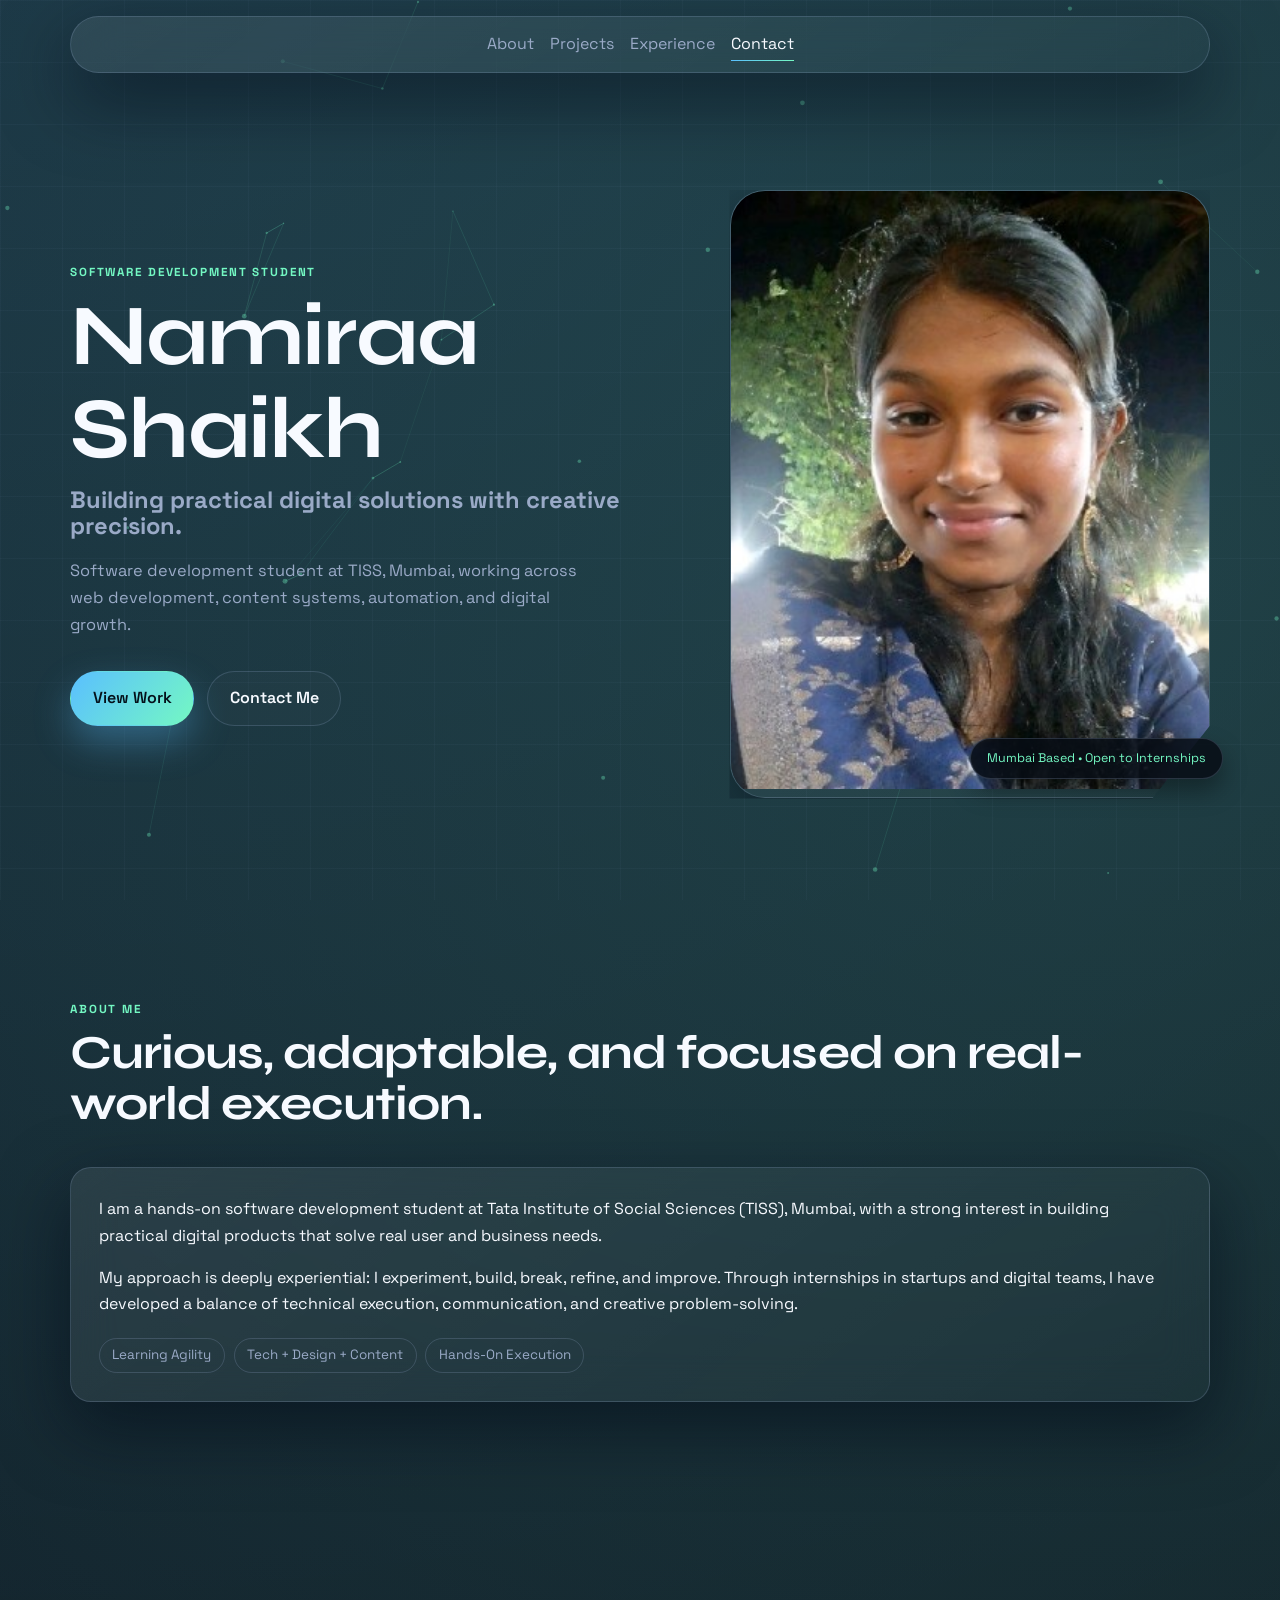
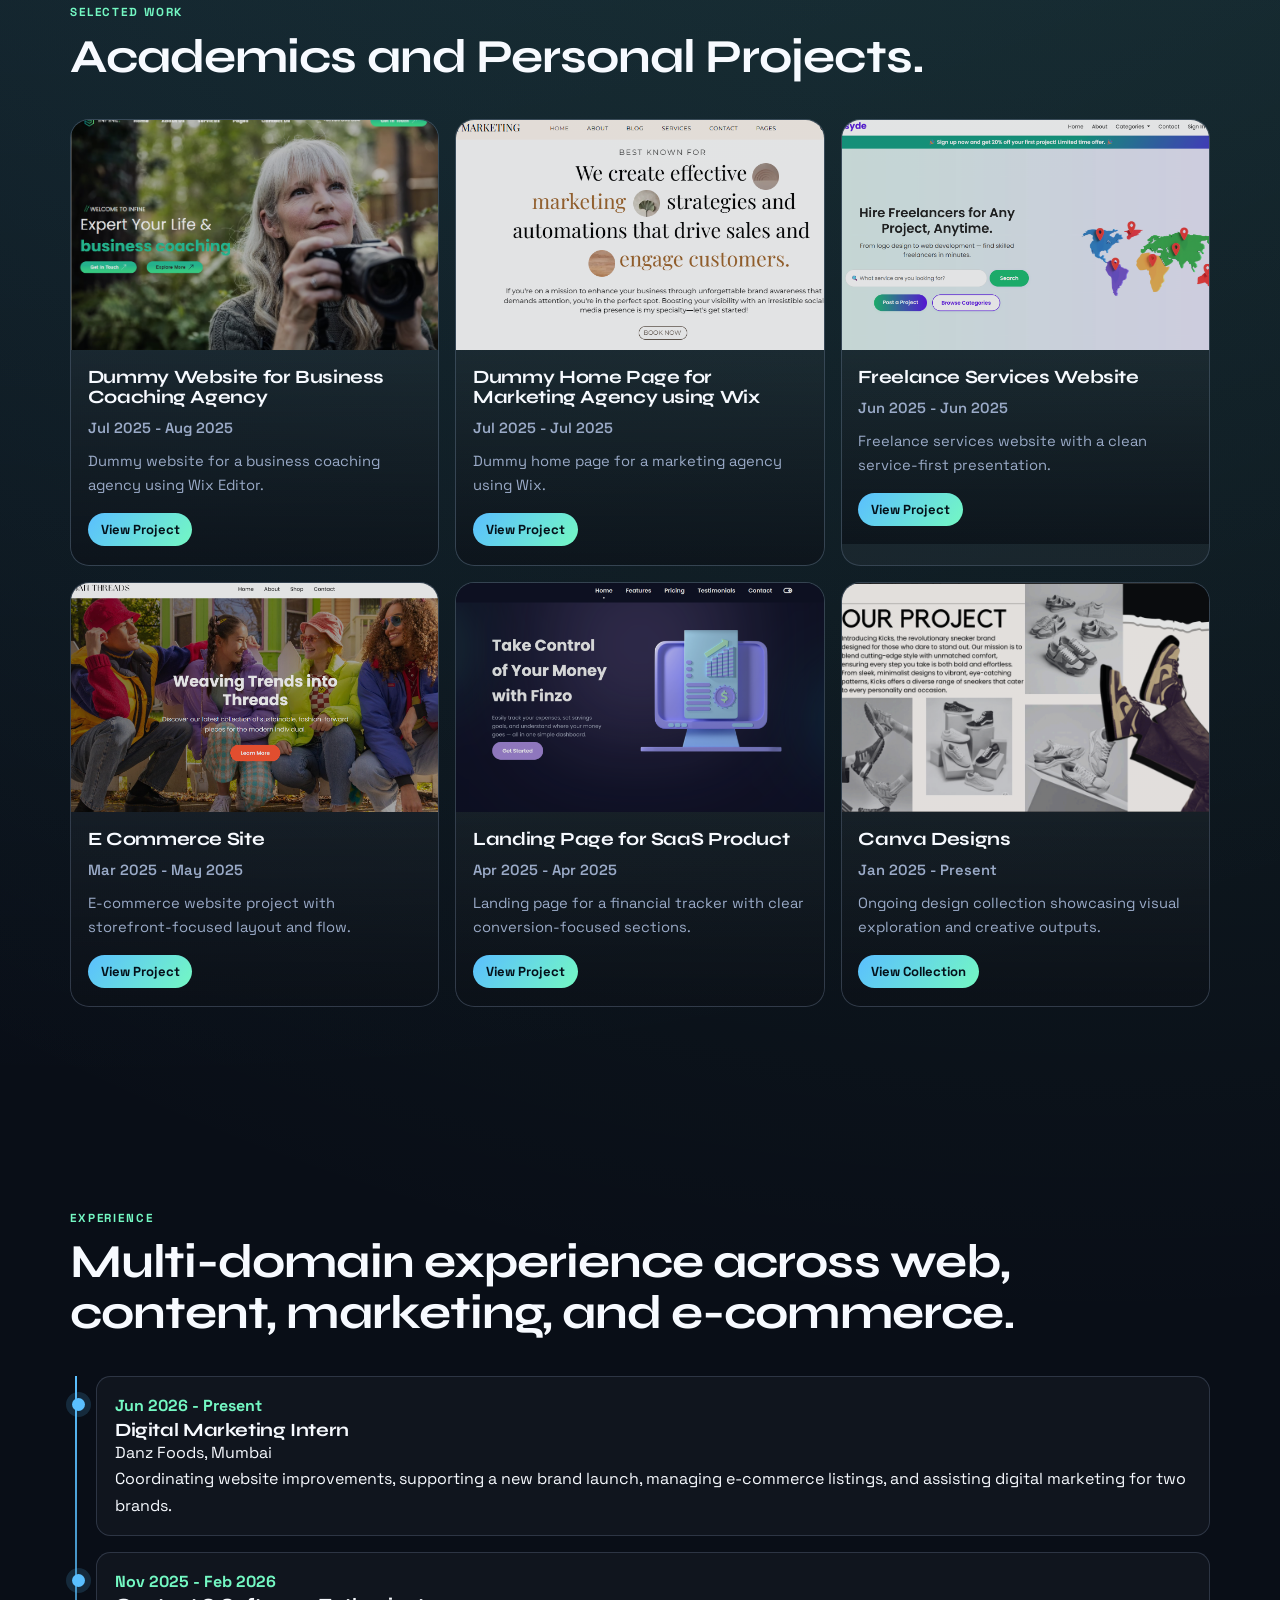
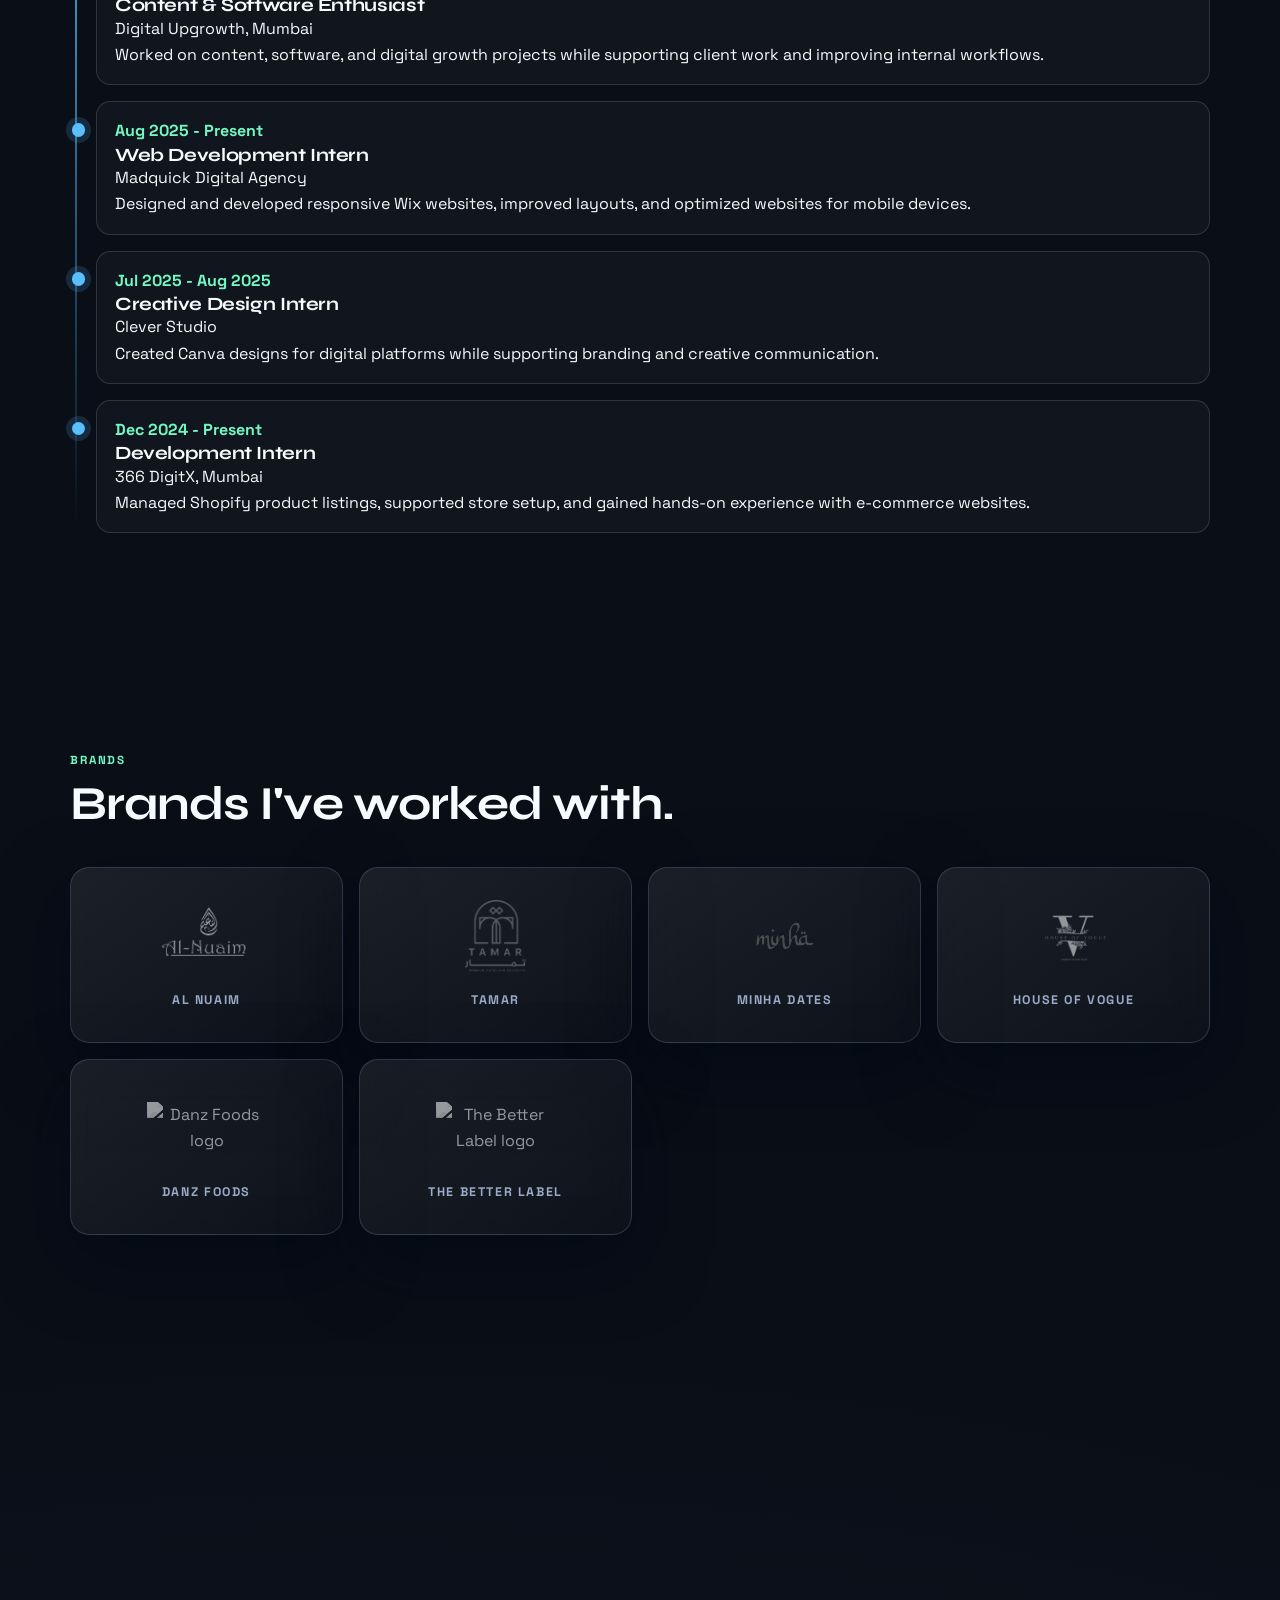
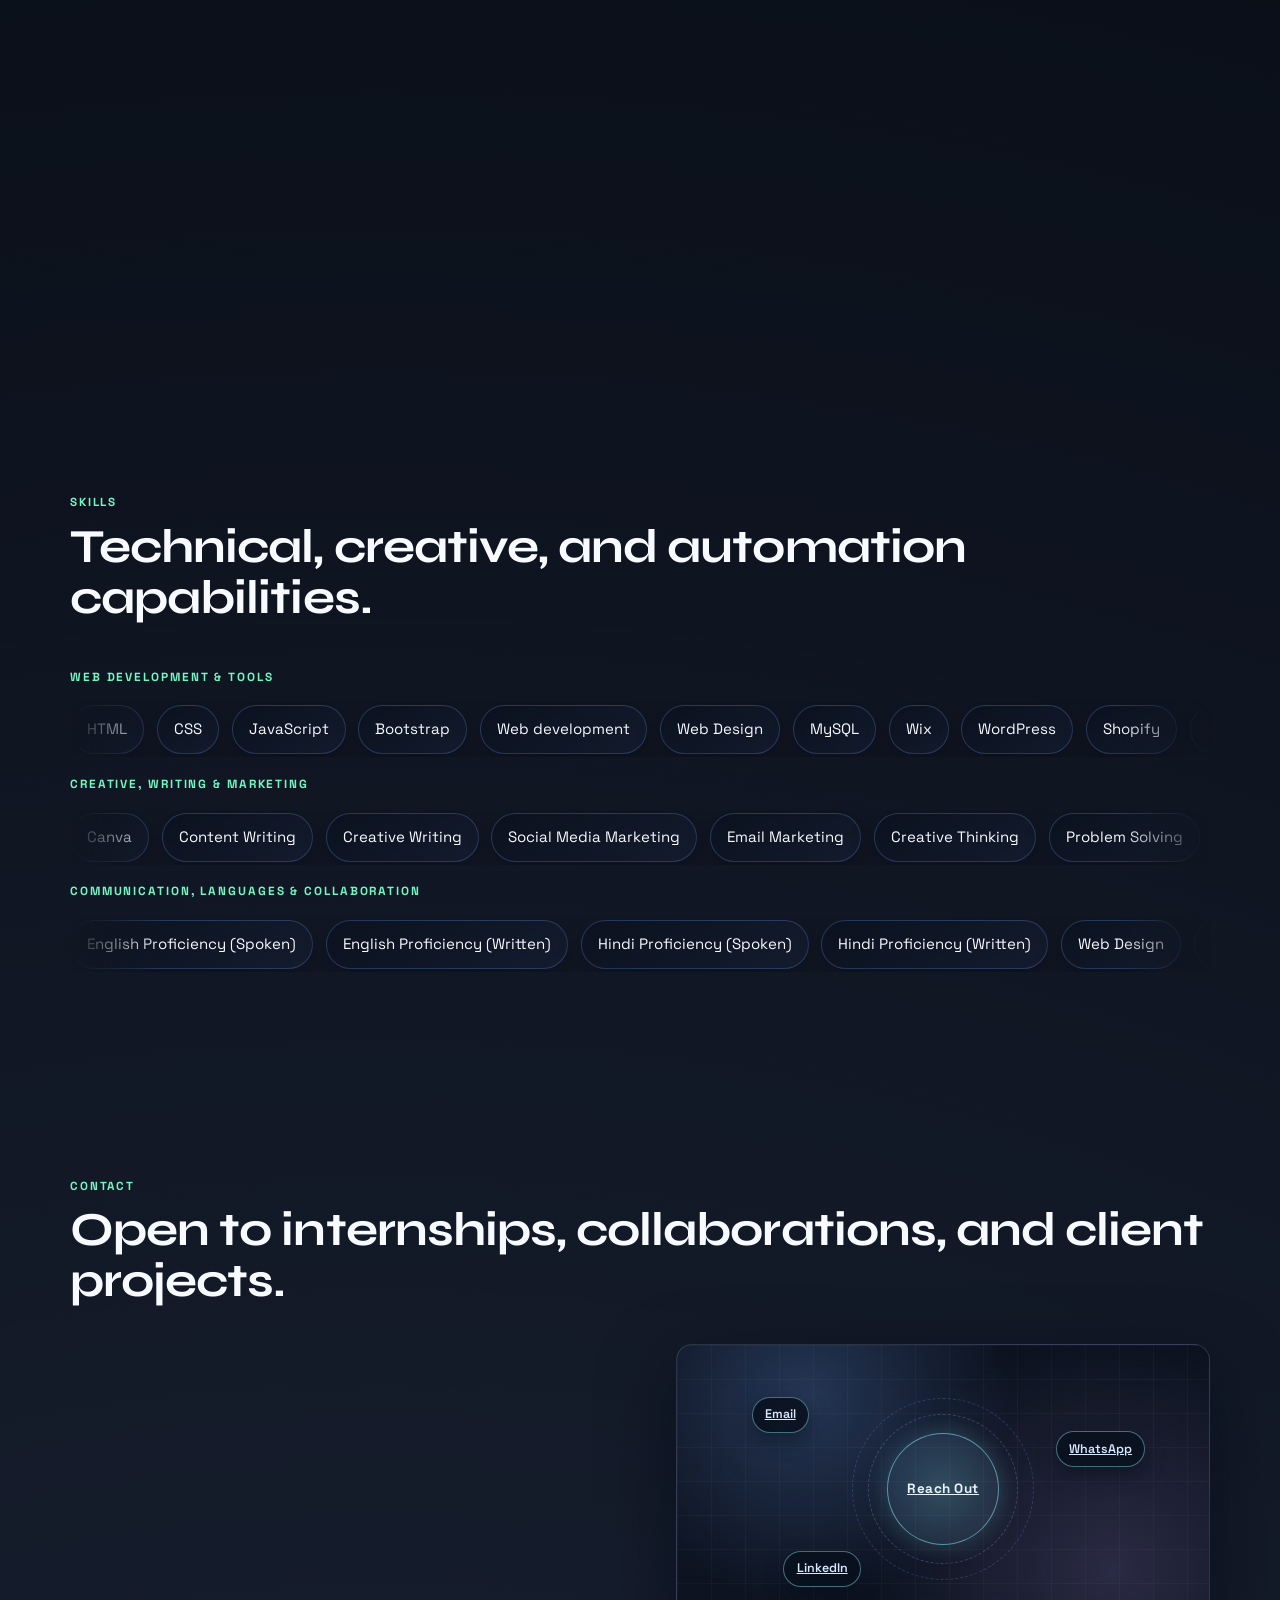
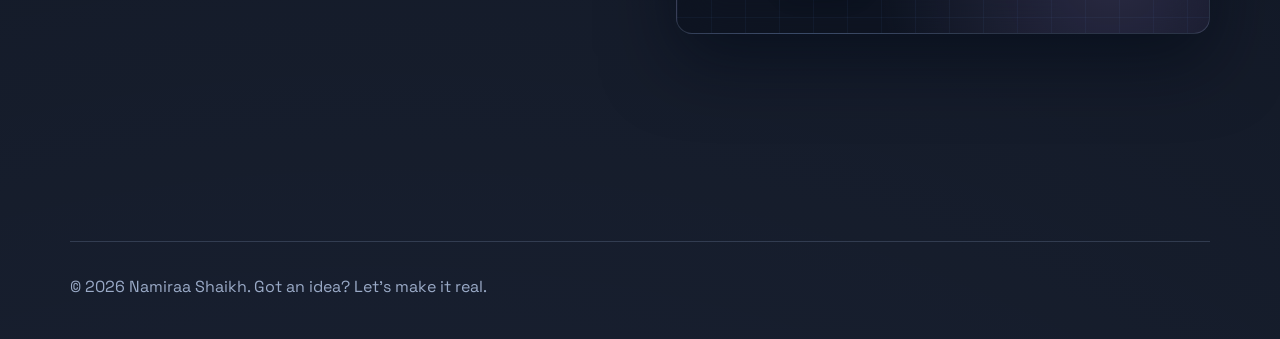
==== index.html @ 61bba836 "Update brands section with new logos and cards" ====
<!doctype html>
<html lang="en" data-theme="dark">
  <head>
    <meta charset="UTF-8" />
    <meta name="viewport" content="width=device-width, initial-scale=1.0" />
    <meta
      name="description"
      content="Namiraa Shaikh portfolio - creative developer and designer crafting premium digital experiences."
    />
    <title>Namiraa Shaikh | Portfolio</title>

    <link rel="preconnect" href="https://fonts.googleapis.com" />
    <link rel="preconnect" href="https://fonts.gstatic.com" crossorigin />
    <link
      href="https://fonts.googleapis.com/css2?family=Space+Grotesk:wght@400;500;600;700&family=Syne:wght@500;700;800&display=swap"
      rel="stylesheet"
    />
    <link rel="stylesheet" href="./css/styles.css" />
  </head>
  <body>
    <div class="bg-grid"></div>
    <div class="noise"></div>
    <canvas id="particle-canvas" aria-hidden="true"></canvas>

    <div class="cursor cursor-dot"></div>
    <div class="cursor cursor-ring"></div>

    <header class="site-header glass reveal">
      <nav class="site-nav">
        <a href="#about">About</a>
        <a href="#projects">Projects</a>
        <a href="#experience">Experience</a>
        <a href="#contact">Contact</a>
      </nav>
    </header>

    <main>
      <section id="home" class="hero section">
        <div class="hero-content reveal">
          <p class="eyebrow">Software Development Student</p>
          <h1>
            Namiraa Shaikh
            <span>Building practical digital solutions with creative precision.</span>
          </h1>
          <p class="hero-copy">
            Software development student at TISS, Mumbai, working across web
            development, content systems, automation, and digital growth.
          </p>
          <div class="hero-cta">
            <a class="btn btn-primary" href="#projects" data-cursor-text="Open">View Work</a>
            <a class="btn btn-ghost" href="#contact" data-cursor-text="Talk">Contact Me</a>
          </div>
        </div>

        <div class="hero-visual reveal" data-parallax="0.2">
          <div class="portrait-card glass">
            <img
              src="./image/hero-photo.jpg"
              alt="Portrait of Namiraa Shaikh"
              loading="eager"
            />
          </div>
          <div class="floating-tag">Mumbai Based • Open to Internships</div>
        </div>
      </section>

      <section id="about" class="section">
        <div class="section-head reveal">
          <p class="eyebrow">About Me</p>
          <h2>Curious, adaptable, and focused on real-world execution.</h2>
        </div>
        <div class="about-grid">
          <article class="about-text glass reveal">
            <p>
              I am a hands-on software development student at Tata Institute of
              Social Sciences (TISS), Mumbai, with a strong interest in building
              practical digital products that solve real user and business needs.
            </p>
            <p>
              My approach is deeply experiential: I experiment, build, break,
              refine, and improve. Through internships in startups and digital
              teams, I have developed a balance of technical execution,
              communication, and creative problem-solving.
            </p>
            <div class="chips">
              <span>Learning Agility</span>
              <span>Tech + Design + Content</span>
              <span>Hands-On Execution</span>
            </div>
          </article>
        </div>
      </section>

      <section id="projects" class="section">
        <div class="section-head reveal">
          <p class="eyebrow">Selected Work</p>
          <h2>Academics and Personal Projects.</h2>
        </div>
        <div class="projects-grid">
          <article class="project-card reveal tilt" data-case="Dummy website for a business coaching agency built in Wix." data-cursor-text="Open">
            <div class="project-visual">
              <img src="./image/dummy-website-business-coaching-agency.png" alt="Dummy Website for Business Coaching Agency screenshot" loading="lazy" />
            </div>
            <div class="project-meta">
              <h3>Dummy Website for Business Coaching Agency</h3>
              <p class="project-date">Jul 2025 - Aug 2025</p>
              <p>Dummy website for a business coaching agency using Wix Editor.</p>
              <a class="project-link" href="https://namiraashaikh13.wixsite.com/my-site-1/home" target="_blank" rel="noopener noreferrer">View Project</a>
            </div>
          </article>

          <article class="project-card reveal tilt" data-case="Dummy homepage concept for a marketing agency using Wix." data-cursor-text="Open">
            <div class="project-visual">
              <img src="./image/dummy-home-page-marketing-agency-wix.png" alt="Dummy Home Page for Marketing Agency using Wix screenshot" loading="lazy" />
            </div>
            <div class="project-meta">
              <h3>Dummy Home Page for Marketing Agency using Wix</h3>
              <p class="project-date">Jul 2025 - Jul 2025</p>
              <p>Dummy home page for a marketing agency using Wix.</p>
              <a class="project-link" href="https://namiraashaikh13.wixsite.com/madquickagency" target="_blank" rel="noopener noreferrer">View Project</a>
            </div>
          </article>

          <article class="project-card reveal tilt" data-case="Freelance services website designed and deployed on GitHub Pages." data-cursor-text="Open">
            <div class="project-visual">
              <img src="./image/freelance-services-website.png" alt="Freelance Services Website screenshot" loading="lazy" />
            </div>
            <div class="project-meta">
              <h3>Freelance Services Website</h3>
              <p class="project-date">Jun 2025 - Jun 2025</p>
              <p>Freelance services website with a clean service-first presentation.</p>
              <a class="project-link" href="https://namiraashaikh.github.io/craftysyde/" target="_blank" rel="noopener noreferrer">View Project</a>
            </div>
          </article>

          <article class="project-card reveal tilt" data-case="E-commerce storefront concept with product-oriented browsing flow." data-cursor-text="Open">
            <div class="project-visual">
              <img src="./image/e-commerce-site.png" alt="E Commerce Site screenshot" loading="lazy" />
            </div>
            <div class="project-meta">
              <h3>E Commerce Site</h3>
              <p class="project-date">Mar 2025 - May 2025</p>
              <p>E-commerce website project with storefront-focused layout and flow.</p>
              <a class="project-link" href="https://namiraashaikh.github.io/UrbanThreads/" target="_blank" rel="noopener noreferrer">View Project</a>
            </div>
          </article>

          <article class="project-card reveal tilt" data-case="Landing page for a financial tracker SaaS product concept." data-cursor-text="Open">
            <div class="project-visual">
              <img src="./image/landing-page-saas-product.png" alt="Landing Page for SaaS Product screenshot" loading="lazy" />
            </div>
            <div class="project-meta">
              <h3>Landing Page for SaaS Product</h3>
              <p class="project-date">Apr 2025 - Apr 2025</p>
              <p>Landing page for a financial tracker with clear conversion-focused sections.</p>
              <a class="project-link" href="https://namiraashaikh.github.io/FinZo/" target="_blank" rel="noopener noreferrer">View Project</a>
            </div>
          </article>

          <article class="project-card reveal tilt" data-case="Ongoing Canva design collection featuring various visual styles." data-cursor-text="Open">
            <div class="project-visual">
              <img src="./image/canva-designs.png" alt="Canva Designs screenshot" loading="lazy" />
            </div>
            <div class="project-meta">
              <h3>Canva Designs</h3>
              <p class="project-date">Jan 2025 - Present</p>
              <p>Ongoing design collection showcasing visual exploration and creative outputs.</p>
              <a class="project-link" href="https://drive.google.com/drive/folders/18LfZt9yb9wFl4prIj-80DJfvvRu0XpTT?usp=sharing" target="_blank" rel="noopener noreferrer">View Collection</a>
            </div>
          </article>
        </div>
      </section>

      <section id="experience" class="section">
  <div class="section-head reveal">
    <p class="eyebrow">Experience</p>
    <h2>Multi-domain experience across web, content, marketing, and e-commerce.</h2>
  </div>

  <div class="timeline">

    <article class="timeline-item reveal">
      <span class="timeline-year">Jun 2026 - Present</span>
      <div>
        <h3>Digital Marketing Intern</h3>
        <p>Danz Foods, Mumbai</p>
        <p>
          Coordinating website improvements, supporting a new brand launch,
          managing e-commerce listings, and assisting digital marketing for two brands.
        </p>
      </div>
    </article>

    <article class="timeline-item reveal">
      <span class="timeline-year">Nov 2025 - Feb 2026</span>
      <div>
        <h3>Content & Software Enthusiast</h3>
        <p>Digital Upgrowth, Mumbai</p>
        <p>
          Worked on content, software, and digital growth projects while supporting
          client work and improving internal workflows.
        </p>
      </div>
    </article>

    <article class="timeline-item reveal">
      <span class="timeline-year">Aug 2025 - Present</span>
      <div>
        <h3>Web Development Intern</h3>
        <p>Madquick Digital Agency</p>
        <p>
          Designed and developed responsive Wix websites, improved layouts,
          and optimized websites for mobile devices.
        </p>
      </div>
    </article>

    <article class="timeline-item reveal">
      <span class="timeline-year">Jul 2025 - Aug 2025</span>
      <div>
        <h3>Creative Design Intern</h3>
        <p>Clever Studio</p>
        <p>
          Created Canva designs for digital platforms while supporting branding
          and creative communication.
        </p>
      </div>
    </article>

    <article class="timeline-item reveal">
      <span class="timeline-year">Dec 2024 - Present</span>
      <div>
        <h3>Development Intern</h3>
        <p>366 DigitX, Mumbai</p>
        <p>
          Managed Shopify product listings, supported store setup,
          and gained hands-on experience with e-commerce websites.
        </p>
      </div>
    </article>

  </div>
</section>

<section id="brands" class="section">
  <div class="section-head reveal">
    <p class="eyebrow">Brands</p>
    <h2>Brands I've worked with.</h2>
  </div>

  <div class="brands-grid">

    <div class="brand-card glass reveal" style="--reveal-delay: 0ms">
      <div class="brand-logo-wrap">
        <img src="./image/brand-al-nuaim.png" alt="Al Nuaim logo" loading="lazy" />
      </div>
      <span class="brand-name">Al Nuaim</span>
    </div>

    <div class="brand-card glass reveal" style="--reveal-delay: 80ms">
      <div class="brand-logo-wrap">
        <img src="./image/brand-tamar.png" alt="Tamar logo" loading="lazy" />
      </div>
      <span class="brand-name">Tamar</span>
    </div>

    <div class="brand-card glass reveal" style="--reveal-delay: 160ms">
      <div class="brand-logo-wrap">
        <img src="./image/brand-minha-dates.png" alt="Minha Dates logo" loading="lazy" />
      </div>
      <span class="brand-name">Minha Dates</span>
    </div>

    <div class="brand-card glass reveal" style="--reveal-delay: 240ms">
      <div class="brand-logo-wrap">
        <img src="./image/brand-house-of-vogue.png" alt="House of Vogue logo" loading="lazy" />
      </div>
      <span class="brand-name">House of Vogue</span>
    </div>

    <div class="brand-card glass reveal" style="--reveal-delay: 320ms">
      <div class="brand-logo-wrap">
        <img src="./image/brand-danz.png" alt="Danz Foods logo" loading="lazy" />
      </div>
      <span class="brand-name">Danz Foods</span>
    </div>

    <div class="brand-card glass reveal" style="--reveal-delay: 400ms">
      <div class="brand-logo-wrap">
        <img src="./image/brand-the-better-label.png" alt="The Better Label logo" loading="lazy" />
      </div>
      <span class="brand-name">The Better Label</span>
    </div>

  </div>
</section>

  </div>
</section>
      
      <section id="education" class="section">
        <div class="section-head reveal">
          <p class="eyebrow">Education</p>
          <h2>Academic foundation with consistent practical application.</h2>
        </div>
        <div class="education-grid">
          <article class="edu-card glass reveal">
            <h3>Bachelor's in Software Development</h3>
            <p>Tata Institute of Social Sciences (TISS), Mumbai</p>
            <span>2024 - 2027</span>
          </article>
          <article class="edu-card glass reveal">
            <h3>Higher Secondary Education (HSC)</h3>
            <p>Jai Hind College, Churchgate • 70.83%</p>
            <span>2022 - 2024</span>
          </article>
          <article class="edu-card glass reveal">
            <h3>Indian Certificate of Secondary Education</h3>
            <p>St. Anne's High School, Fort • 80.00%</p>
            <span>2010 - 2022</span>
          </article>
        </div>
      </section>

      <section id="skills" class="section">
        <div class="section-head reveal">
          <p class="eyebrow">Skills</p>
          <h2>Technical, creative, and automation capabilities.</h2>
        </div>
        <div class="skills-marquee reveal" aria-label="Skills marquee">
          <p class="skills-category">Web Development & Tools</p>
          <div class="marquee-row">
            <div class="marquee-track">
              <span class="marquee-chip">HTML</span>
              <span class="marquee-chip">CSS</span>
              <span class="marquee-chip">JavaScript</span>
              <span class="marquee-chip">Bootstrap</span>
              <span class="marquee-chip">Web development</span>
              <span class="marquee-chip">Web Design</span>
              <span class="marquee-chip">MySQL</span>
              <span class="marquee-chip">Wix</span>
              <span class="marquee-chip">WordPress</span>
              <span class="marquee-chip">Shopify</span>
              <span class="marquee-chip">Adobe Dreamweaver</span>
            </div>
          </div>
          <p class="skills-category">Creative, Writing & Marketing</p>
          <div class="marquee-row reverse">
            <div class="marquee-track">
              <span class="marquee-chip">Canva</span>
              <span class="marquee-chip">Content Writing</span>
              <span class="marquee-chip">Creative Writing</span>
              <span class="marquee-chip">Social Media Marketing</span>
              <span class="marquee-chip">Email Marketing</span>
              <span class="marquee-chip">Creative Thinking</span>
              <span class="marquee-chip">Problem Solving</span>
              <span class="marquee-chip">Self-learning</span>
              <span class="marquee-chip">Automation</span>
              <span class="marquee-chip">n8n</span>
              <span class="marquee-chip">make.io</span>
              <span class="marquee-chip">MS-Office</span>
              <span class="marquee-chip">MS-Word</span>
              <span class="marquee-chip">MS-Excel</span>
              <span class="marquee-chip">MS-PowerPoint</span>
            </div>
          </div>
          <p class="skills-category">Communication, Languages & Collaboration</p>
          <div class="marquee-row">
            <div class="marquee-track">
              <span class="marquee-chip">English Proficiency (Spoken)</span>
              <span class="marquee-chip">English Proficiency (Written)</span>
              <span class="marquee-chip">Hindi Proficiency (Spoken)</span>
              <span class="marquee-chip">Hindi Proficiency (Written)</span>
              <span class="marquee-chip">Web Design</span>
              <span class="marquee-chip">Interpersonal skills</span>
              <span class="marquee-chip">Collaboration</span>
              <span class="marquee-chip">Teamwork</span>
              <span class="marquee-chip">Client Relationship</span>
              <span class="marquee-chip">Adaptability</span>
              <span class="marquee-chip">Time Management</span>
            </div>
          </div>
        </div>
      </section>

      <section id="contact" class="section">
  <div class="section-head reveal">
    <p class="eyebrow">Contact</p>
    <h2>Open to internships, collaborations, and client projects.</h2>
  </div>

  <div class="contact-grid">

    <aside class="contact-aside reveal glass">

      <p>Let's connect through whichever channel is easiest for you.</p>

      <p>
        <strong>Email:</strong><br>
        <a href="mailto:namiraashaikh13@gmail.com">
          namiraashaikh13@gmail.com
        </a>
      </p>

      <p>
        <strong>WhatsApp:</strong><br>
        <a href="https://wa.me/918356054395" target="_blank">
          +91 83560 54395
        </a>
      </p>

      <p>
        <strong>LinkedIn:</strong><br>
        <a href="https://www.linkedin.com/in/namiraashaikh"
           target="_blank">
          linkedin.com/in/namiraashaikh
        </a>
      </p>

      <p>Location: Mumbai, India</p>

      <div class="socials">
        <a href="https://www.linkedin.com/in/namiraashaikh"
           target="_blank"
           rel="noopener noreferrer">
          LinkedIn
        </a>

        <a href="mailto:namiraashaikh13@gmail.com">
          Email
        </a>

        <a href="https://wa.me/918356054395"
           target="_blank"
           rel="noopener noreferrer">
          WhatsApp
        </a>
      </div>

      <a class="btn btn-ghost resume-download"
         href="./Document/NamiraaShaikh_Resume%20(1).pdf"
         download>
        Download Resume
      </a>

    </aside>

    <div class="contact-graphic reveal glass">

      <div class="contact-gridlines"></div>

      <a href="mailto:namiraashaikh13@gmail.com"
         class="contact-center">
        Reach Out
      </a>

      <a href="mailto:namiraashaikh13@gmail.com"
         class="contact-pill pill-email">
        Email
      </a>

      <a href="https://wa.me/918356054395"
         target="_blank"
         class="contact-pill pill-whatsapp">
        WhatsApp
      </a>

      <a href="https://www.linkedin.com/in/namiraashaikh"
         target="_blank"
         class="contact-pill pill-linkedin">
        LinkedIn
      </a>

    </div>

  </div>
</section>
    </main>

    <footer class="site-footer">
      <p>© <span id="year"></span> Namiraa Shaikh. Got an idea? Let's make it real.</p>
    </footer>

    <script type="module" src="./js/main.js"></script>
  </body>
</html>
---- css/styles.css ----
:root {
  --bg: #090e17;
  --bg-soft: #101a2b;
  --surface: rgba(12, 20, 34, 0.56);
  --surface-strong: rgba(12, 20, 34, 0.9);
  --text: #f7faff;
  --text-muted: #9aaac7;
  --stroke: rgba(164, 187, 226, 0.2);
  --primary: #5abfff;
  --secondary: #74f8c3;
  --accent: #96b2ff;
  --shadow: 0 26px 70px rgba(2, 9, 22, 0.56);
}

html[data-theme="light"] {
  --bg: #edf3ff;
  --bg-soft: #ffffff;
  --surface: rgba(255, 255, 255, 0.8);
  --surface-strong: rgba(255, 255, 255, 0.96);
  --text: #141d31;
  --text-muted: #5e6d8a;
  --stroke: rgba(21, 38, 72, 0.16);
  --primary: #005bf6;
  --secondary: #00b88b;
  --accent: #364dff;
  --shadow: 0 22px 58px rgba(59, 88, 142, 0.2);
}

* {
  box-sizing: border-box;
  margin: 0;
}

html {
  scroll-behavior: smooth;
}

body {
  font-family: "Space Grotesk", sans-serif;
  color: var(--text);
  min-height: 100vh;
  line-height: 1.65;
  overflow-x: hidden;
  background:
    radial-gradient(circle at 10% -10%, rgba(90, 191, 255, 0.2), transparent 45%),
    radial-gradient(circle at 86% 8%, rgba(116, 248, 195, 0.16), transparent 38%),
    radial-gradient(circle at 30% 120%, rgba(150, 178, 255, 0.16), transparent 44%),
    var(--bg);
}

#particle-canvas,
.bg-grid,
.noise {
  position: fixed;
  inset: 0;
  pointer-events: none;
}

#particle-canvas {
  z-index: -3;
}

.bg-grid {
  z-index: -2;
  background-image: linear-gradient(var(--stroke) 1px, transparent 1px),
    linear-gradient(90deg, var(--stroke) 1px, transparent 1px);
  background-size: 62px 62px;
  opacity: 0.21;
}

.noise {
  z-index: -1;
  opacity: 0.13;
  background-image: radial-gradient(rgba(255, 255, 255, 0.06) 1px, transparent 0);
  background-size: 3px 3px;
  mix-blend-mode: soft-light;
}

.section {
  width: min(1140px, 92vw);
  margin: 0 auto;
  padding: 6.3rem 0;
}

.section-head {
  margin-bottom: 2.35rem;
}

.eyebrow {
  color: var(--secondary);
  font-size: 0.73rem;
  letter-spacing: 0.16em;
  font-weight: 700;
  text-transform: uppercase;
  margin-bottom: 0.5rem;
}

h1,
h2,
h3 {
  font-family: "Syne", sans-serif;
  line-height: 1.08;
  letter-spacing: -0.02em;
}

h1 {
  font-size: clamp(2.5rem, 7vw, 5.4rem);
}

h1 span {
  display: block;
  margin-top: 0.7rem;
  color: var(--text-muted);
  font-size: clamp(1.04rem, 2.1vw, 1.48rem);
  letter-spacing: 0;
  font-family: "Space Grotesk", sans-serif;
}

h2 {
  font-size: clamp(1.7rem, 3.7vw, 3rem);
}

.glass {
  background: linear-gradient(145deg, rgba(255, 255, 255, 0.08), rgba(255, 255, 255, 0.02));
  border: 1px solid var(--stroke);
  backdrop-filter: blur(22px);
  box-shadow: var(--shadow);
}

.site-header {
  width: min(1140px, 92vw);
  margin: 1rem auto;
  padding: 0.9rem 1.15rem;
  border-radius: 999px;
  display: flex;
  align-items: center;
  justify-content: center;
  position: sticky;
  top: 0.7rem;
  z-index: 100;
}

.brand {
  color: var(--text);
  text-decoration: none;
  font-size: 1.12rem;
  font-weight: 700;
  letter-spacing: 0.06em;
}

.site-nav {
  display: flex;
  gap: 1rem;
}

.site-nav a,
.socials a,
.contact-aside a {
  color: var(--text-muted);
  text-decoration: none;
  position: relative;
  transition: color 250ms ease;
}

.site-nav a::after,
.socials a::after,
.contact-aside a::after {
  content: "";
  position: absolute;
  left: 0;
  bottom: -0.18rem;
  width: 100%;
  height: 1px;
  transform: scaleX(0);
  transform-origin: left;
  background: linear-gradient(90deg, var(--primary), var(--secondary));
  transition: transform 260ms ease;
}

.site-nav a:hover,
.site-nav a.active,
.socials a:hover,
.contact-aside a:hover {
  color: var(--text);
}

.site-nav a:hover::after,
.site-nav a.active::after,
.socials a:hover::after,
.contact-aside a:hover::after {
  transform: scaleX(1);
}

.theme-toggle {
  position: absolute;
  right: 1rem;
  width: 2.35rem;
  height: 2.35rem;
  border-radius: 50%;
  border: 1px solid var(--stroke);
  background: radial-gradient(circle at 30% 20%, rgba(255, 255, 255, 0.28), transparent 60%);
  color: var(--text);
  transition: transform 250ms ease, box-shadow 250ms ease;
}

.theme-toggle:hover {
  transform: translateY(-2px) rotate(12deg);
  box-shadow: 0 10px 24px rgba(90, 191, 255, 0.24);
}

.hero {
  min-height: 88vh;
  display: grid;
  grid-template-columns: 1.12fr 0.88fr;
  gap: 3rem;
  align-items: center;
}

.hero-content {
  position: relative;
}

.hero-copy {
  max-width: 52ch;
  margin: 1.2rem 0 2rem;
  color: var(--text-muted);
  font-size: 1.02rem;
}

.hero-cta {
  display: flex;
  gap: 0.8rem;
  flex-wrap: wrap;
}

.btn {
  border-radius: 999px;
  border: 1px solid transparent;
  text-decoration: none;
  font-weight: 600;
  padding: 0.82rem 1.35rem;
  display: inline-flex;
  align-items: center;
  justify-content: center;
  transition: transform 300ms cubic-bezier(0.17, 0.84, 0.44, 1), box-shadow 300ms ease,
    border-color 300ms ease;
}

.btn:hover {
  transform: translateY(-4px) scale(1.02);
}

.btn-primary {
  color: #04111a;
  background: linear-gradient(128deg, var(--primary), var(--secondary));
  box-shadow: 0 16px 36px rgba(90, 191, 255, 0.34);
}

.btn-primary:hover {
  box-shadow: 0 20px 42px rgba(90, 191, 255, 0.46);
}

.btn-ghost {
  border-color: var(--stroke);
  color: var(--text);
  background: rgba(255, 255, 255, 0.02);
}

.hero-visual {
  position: relative;
  perspective: 1000px;
}

.portrait-card {
  border-radius: 2.2rem;
  overflow: hidden;
  position: relative;
  border: 1px solid var(--stroke);
  clip-path: polygon(0 0, 100% 0, 100% 88%, 88% 100%, 0 100%);
}

.portrait-card::before {
  content: none;
}

.portrait-card img {
  width: 100%;
  aspect-ratio: 4 / 5;
  object-fit: cover;
  transform: none;
}

.portrait-overlay {
  position: absolute;
  inset: 0;
  z-index: 2;
  display: none;
}

.floating-tag {
  position: absolute;
  right: -0.8rem;
  bottom: 1.2rem;
  padding: 0.58rem 1rem;
  border-radius: 999px;
  font-size: 0.78rem;
  color: var(--secondary);
  background: rgba(8, 13, 22, 0.86);
  border: 1px solid var(--stroke);
  box-shadow: 0 12px 25px rgba(0, 0, 0, 0.36);
}

.about-grid {
  display: grid;
  grid-template-columns: 1fr;
  gap: 1.25rem;
}

.about-text {
  padding: 1.75rem;
  border-radius: 1.3rem;
}

.about-text p + p {
  margin-top: 1rem;
}

.chips {
  margin-top: 1.25rem;
  display: flex;
  flex-wrap: wrap;
  gap: 0.55rem;
}

.chips span {
  border: 1px solid var(--stroke);
  border-radius: 999px;
  font-size: 0.84rem;
  padding: 0.34rem 0.78rem;
  color: var(--text-muted);
}

.about-photo {
  position: relative;
  border-radius: 1.3rem;
  overflow: hidden;
  border: 1px solid var(--stroke);
}

.about-photo::after {
  content: "";
  position: absolute;
  inset: 0;
  border-radius: inherit;
  background: linear-gradient(160deg, rgba(90, 191, 255, 0.14), transparent 42%);
}

.about-photo img {
  width: 100%;
  min-height: 330px;
  height: 100%;
  object-fit: cover;
  transform: scale(1.04);
}

.projects-grid {
  display: grid;
  grid-template-columns: repeat(3, minmax(0, 1fr));
  gap: 1rem;
}

.project-card {
  position: relative;
  border-radius: 1.2rem;
  overflow: hidden;
  border: 1px solid var(--stroke);
  background: rgba(255, 255, 255, 0.04);
  transform-style: preserve-3d;
  display: flex;
  flex-direction: column;
  transition: transform 320ms cubic-bezier(0.17, 0.84, 0.44, 1), border-color 320ms ease,
    box-shadow 320ms ease;
  --mx: 50%;
  --my: 50%;
}

.project-visual {
  position: relative;
  aspect-ratio: 16 / 10;
  overflow: hidden;
  background: rgba(6, 11, 18, 0.4);
}

.project-visual img {
  width: 100%;
  height: 100%;
  object-fit: cover;
  display: block;
  opacity: 0.88;
  transform: scale(1.02);
  transition: opacity 260ms ease, transform 420ms ease, filter 420ms ease;
}

.project-card::before {
  content: "";
  position: absolute;
  inset: -1px;
  border-radius: inherit;
  background: radial-gradient(circle at var(--mx) var(--my), rgba(90, 191, 255, 0.35), transparent 44%);
  opacity: 0;
  transition: opacity 260ms ease;
  z-index: 0;
  pointer-events: none;
}

.project-card:hover {
  border-color: rgba(90, 191, 255, 0.55);
  box-shadow: 0 20px 38px rgba(0, 0, 0, 0.33);
}

.project-card:hover::before,
.project-card:hover .project-visual img {
  opacity: 1;
}

.project-card:hover .project-visual img {
  transform: scale(1.06);
  filter: saturate(1.12) contrast(1.06);
}

.project-meta {
  position: relative;
  z-index: 2;
  padding: 1.05rem 1.05rem 1.15rem;
  display: flex;
  flex-direction: column;
  justify-content: flex-start;
  gap: 0.1rem;
  background: linear-gradient(180deg, rgba(6, 11, 18, 0.02), rgba(6, 11, 18, 0.62));
  transition: background 260ms ease;
}

.project-card:hover .project-meta {
  background: linear-gradient(180deg, rgba(6, 11, 18, 0.04), rgba(6, 11, 18, 0.78));
}

.project-meta p {
  margin-top: 0.44rem;
  color: var(--text-muted);
  font-size: 0.92rem;
}

.project-date {
  margin-top: 0.35rem;
  font-size: 0.8rem;
  color: var(--secondary);
  font-weight: 600;
}

.project-link {
  margin-top: 0.9rem;
  align-self: flex-start;
  text-decoration: none;
  color: #04111a;
  background: linear-gradient(128deg, var(--primary), var(--secondary));
  border-radius: 999px;
  padding: 0.35rem 0.8rem;
  font-size: 0.82rem;
  font-weight: 700;
  pointer-events: auto;
  transition: transform 220ms ease, box-shadow 220ms ease;
}

.project-link:hover {
  transform: translateY(-2px);
  box-shadow: 0 10px 20px rgba(116, 168, 255, 0.33);
}

.timeline {
  position: relative;
  padding-left: 1.6rem;
}

.timeline::before {
  content: "";
  position: absolute;
  left: 0.3rem;
  top: 0;
  bottom: 0;
  width: 2px;
  background: linear-gradient(var(--primary), transparent);
}

.timeline-item {
  position: relative;
  margin-bottom: 1rem;
  padding: 1rem 1rem 1rem 1.15rem;
  border: 1px solid var(--stroke);
  border-radius: 0.9rem;
  background: rgba(255, 255, 255, 0.03);
  transition: transform 260ms ease, border-color 260ms ease;
}

.timeline-item:hover {
  transform: translateX(4px);
  border-color: rgba(90, 191, 255, 0.48);
}

.timeline-item::before {
  content: "";
  position: absolute;
  left: -1.55rem;
  top: 1.3rem;
  width: 0.84rem;
  height: 0.84rem;
  border-radius: 50%;
  background: var(--primary);
  box-shadow: 0 0 0 6px rgba(90, 191, 255, 0.16);
}

.timeline-year {
  color: var(--secondary);
  font-weight: 700;
}

.education-grid,
.skills-grid,
.contact-grid {
  display: grid;
  gap: 1rem;
}

.education-grid {
  grid-template-columns: repeat(2, minmax(0, 1fr));
}

.edu-card {
  border-radius: 1rem;
  padding: 1.35rem;
  transition: transform 240ms ease, border-color 240ms ease;
}

.edu-card:hover {
  transform: translateY(-4px);
  border-color: rgba(116, 248, 195, 0.46);
}

.edu-card p {
  margin: 0.55rem 0;
  color: var(--text-muted);
}

.skills-grid {
  grid-template-columns: repeat(2, minmax(0, 1fr));
}

.skills-marquee {
  display: grid;
  gap: 0.85rem;
  overflow: hidden;
  padding: 0.2rem 0;
}

.skills-category {
  font-size: 0.74rem;
  letter-spacing: 0.16em;
  text-transform: uppercase;
  color: var(--secondary);
  font-weight: 700;
  margin: 0.2rem 0 0.15rem;
}

.marquee-row {
  overflow: hidden;
  mask-image: linear-gradient(90deg, transparent, black 8%, black 92%, transparent);
}

.marquee-track {
  display: flex;
  width: max-content;
  gap: 0.8rem;
  padding-block: 0.2rem;
  animation: marquee 34s linear infinite;
  will-change: transform;
}

.marquee-row.reverse .marquee-track {
  animation-direction: reverse;
  animation-duration: 38s;
}

.marquee-row:hover .marquee-track {
  animation-play-state: paused;
}

.marquee-chip {
  display: inline-flex;
  align-items: center;
  justify-content: center;
  white-space: nowrap;
  padding: 0.68rem 1rem;
  border-radius: 999px;
  border: 1px solid rgba(116, 168, 255, 0.24);
  background: linear-gradient(145deg, rgba(10, 16, 29, 0.72), rgba(23, 34, 58, 0.45));
  color: var(--text);
  font-size: 0.94rem;
  box-shadow: 0 10px 24px rgba(1, 5, 17, 0.28);
}

@keyframes marquee {
  from {
    transform: translateX(0);
  }
  to {
    transform: translateX(calc(-50% - 0.4rem));
  }
}

.skill {
  border: 1px solid var(--stroke);
  border-radius: 0.9rem;
  padding: 1rem;
  transition: transform 260ms ease, border-color 260ms ease;
}

.skill:hover {
  transform: translateY(-4px);
  border-color: rgba(90, 191, 255, 0.48);
}

.skill-head {
  display: flex;
  justify-content: space-between;
  margin-bottom: 0.65rem;
}

.bar {
  width: 100%;
  height: 0.58rem;
  border-radius: 999px;
  background: rgba(255, 255, 255, 0.08);
  overflow: hidden;
}

.bar span {
  display: block;
  width: 0;
  height: 100%;
  border-radius: inherit;
  background: linear-gradient(110deg, var(--primary), var(--secondary));
  transition: width 1.2s cubic-bezier(0.17, 0.84, 0.44, 1);
}

.testimonial-wrap {
  border-radius: 1.16rem;
  padding: 1.5rem;
}

blockquote {
  font-size: clamp(1.15rem, 2.35vw, 1.55rem);
  margin-bottom: 0.8rem;
}

#testimonial-author {
  color: var(--text-muted);
}

.contact-grid {
  grid-template-columns: minmax(0, 1.05fr) minmax(0, 0.95fr);
  align-items: start;
}

.contact-aside {
  border-radius: 1rem;
  padding: 1.2rem;
  min-height: 100%;
}

.contact-aside p {
  margin-bottom: 0.5rem;
}

.socials {
  display: flex;
  flex-wrap: wrap;
  gap: 0.64rem;
  margin-top: 1rem;
}

.resume-download {
  margin-top: 1rem;
}

.contact-graphic {
  position: relative;
  border-radius: 1rem;
  min-height: 290px;
  overflow: hidden;
  border: 1px solid var(--stroke);
  background:
    radial-gradient(circle at 24% 18%, rgba(116, 168, 255, 0.24), transparent 44%),
    radial-gradient(circle at 82% 78%, rgba(194, 166, 255, 0.16), transparent 48%),
    rgba(7, 12, 24, 0.5);
}

.contact-gridlines {
  position: absolute;
  inset: 0;
  background-image:
    linear-gradient(rgba(116, 168, 255, 0.14) 1px, transparent 1px),
    linear-gradient(90deg, rgba(116, 168, 255, 0.14) 1px, transparent 1px);
  background-size: 34px 34px;
  opacity: 0.4;
}

.contact-center {
  position: absolute;
  top: 50%;
  left: 50%;
  transform: translate(-50%, -50%);
  width: 112px;
  height: 112px;
  display: flex;
  align-items: center;
  justify-content: center;
  color: #e7f3ff;
  font-weight: 700;
  letter-spacing: 0.04em;
  font-size: 0.84rem;
  border-radius: 50%;
  border: 1px solid rgba(143, 240, 255, 0.52);
  background: radial-gradient(circle, rgba(143, 240, 255, 0.22), rgba(116, 168, 255, 0.08));
  box-shadow: 0 0 24px rgba(143, 240, 255, 0.22);
}

.contact-center::before,
.contact-center::after {
  content: "";
  position: absolute;
  inset: -20px;
  border-radius: 50%;
  border: 1px dashed rgba(194, 166, 255, 0.26);
}

.contact-center::after {
  inset: -36px;
  border-color: rgba(116, 168, 255, 0.24);
}

.contact-pill {
  position: absolute;
  padding: 0.42rem 0.76rem;
  border-radius: 999px;
  border: 1px solid rgba(143, 240, 255, 0.42);
  background: rgba(9, 16, 29, 0.84);
  color: #d7e9ff;
  font-size: 0.78rem;
  font-weight: 600;
  box-shadow: 0 8px 20px rgba(2, 7, 18, 0.4);
}

.pill-email {
  top: 18%;
  left: 14%;
}

.pill-whatsapp {
  right: 12%;
  top: 30%;
}

.pill-linkedin {
  left: 20%;
  bottom: 16%;
}

.site-footer {
  width: min(1140px, 92vw);
  margin: 0 auto;
  padding: 2rem 0 2.4rem;
  color: var(--text-muted);
  border-top: 1px solid var(--stroke);
}

.cursor {
  position: fixed;
  pointer-events: none;
  opacity: 0;
  z-index: 999;
  transform: translate(-50%, -50%);
  transition: opacity 160ms ease;
}

.cursor-dot {
  width: 7px;
  height: 7px;
  border-radius: 50%;
  background: var(--secondary);
}

.cursor-ring {
  width: 34px;
  height: 34px;
  border-radius: 50%;
  border: 1px solid rgba(116, 248, 195, 0.54);
  background: rgba(116, 248, 195, 0.08);
  mix-blend-mode: screen;
  transition: width 240ms ease, height 240ms ease, border-color 240ms ease,
    background 240ms ease, transform 260ms ease;
}

body.cursor-hover .cursor-ring {
  width: 58px;
  height: 58px;
  border-color: rgba(90, 191, 255, 0.75);
  background: rgba(90, 191, 255, 0.12);
}

body.cursor-media .cursor-ring {
  width: 70px;
  height: 70px;
  border-color: rgba(150, 178, 255, 0.8);
}

.reveal {
  opacity: 0;
  filter: blur(10px);
  transform: translateY(32px) scale(0.985);
  transition: opacity 900ms cubic-bezier(0.17, 0.84, 0.44, 1),
    transform 900ms cubic-bezier(0.17, 0.84, 0.44, 1), filter 900ms;
  transition-delay: var(--reveal-delay, 0ms);
}

.reveal.visible {
  opacity: 1;
  filter: blur(0);
  transform: translateY(0) scale(1);
}

@media (hover: hover) and (pointer: fine) {
  body {
    cursor: none;
  }
}

@media (max-width: 960px) {
  .hero,
  .about-grid,
  .contact-grid {
    grid-template-columns: 1fr;
  }

  .projects-grid,
  .skills-grid,
  .education-grid {
    grid-template-columns: 1fr;
  }

  .section {
    padding: 5rem 0;
  }

  .hero {
    min-height: auto;
    padding-top: 3.8rem;
  }

  .site-header {
    border-radius: 1rem;
    display: grid;
    gap: 0.65rem;
    justify-items: center;
    padding: 0.8rem 0.85rem;
  }

  .site-nav {
    width: 100%;
    overflow-x: auto;
    justify-content: center;
    padding-bottom: 0.18rem;
    gap: 0.85rem;
  }

  .theme-toggle {
    position: static;
    justify-self: end;
  }

  .floating-tag {
    right: 0.7rem;
    bottom: 0.8rem;
  }

  .contact-graphic {
    min-height: 220px;
  }
}

@media (max-width: 640px) {
  .section {
    width: min(1140px, 94vw);
    padding: 4.2rem 0;
  }

  .hero {
    gap: 1.8rem;
  }

  .hero-copy {
    font-size: 0.96rem;
  }

  .btn {
    padding: 0.74rem 1.05rem;
  }

  .project-meta {
    padding: 0.9rem 0.9rem 1rem;
  }

  .project-link {
    font-size: 0.78rem;
  }

  .marquee-chip {
    font-size: 0.86rem;
    padding: 0.58rem 0.86rem;
  }

  .skills-category {
    font-size: 0.68rem;
  }

  .contact-aside {
    padding: 1rem;
  }

  .contact-graphic {
    min-height: 190px;
  }

  .contact-center {
    width: 92px;
    height: 92px;
    font-size: 0.74rem;
  }

  .contact-pill {
    font-size: 0.7rem;
    padding: 0.34rem 0.58rem;
  }

  .pill-email {
    top: 16%;
    left: 8%;
  }

  .pill-whatsapp {
    right: 8%;
    top: 27%;
  }

  .pill-linkedin {
    left: 12%;
    bottom: 14%;
  }
}

@media (prefers-reduced-motion: reduce) {
  html {
    scroll-behavior: auto;
  }

  * {
    transition-duration: 0ms !important;
    animation-duration: 0ms !important;
  }

  .cursor {
    display: none;
  }
}
/* ── Brands Section ─────────────────────────────── */
.brands-grid {
  display: grid;
  grid-template-columns: repeat(4, minmax(0, 1fr));
  gap: 1rem;
}

.brand-card {
  border-radius: 1.2rem;
  padding: 2rem 1.5rem;
  display: flex;
  flex-direction: column;
  align-items: center;
  justify-content: center;
  gap: 1.1rem;
  text-align: center;
  transition: transform 320ms cubic-bezier(0.17, 0.84, 0.44, 1),
    border-color 320ms ease,
    box-shadow 320ms ease;
}

.brand-card:hover {
  transform: translateY(-5px);
  border-color: rgba(90, 191, 255, 0.48);
  box-shadow: 0 20px 40px rgba(0, 0, 0, 0.3);
}

.brand-logo-wrap {
  width: 100%;
  height: 72px;
  display: flex;
  align-items: center;
  justify-content: center;
}

.brand-logo-wrap img {
  max-width: 120px;
  max-height: 72px;
  width: auto;
  height: auto;
  object-fit: contain;
  filter: grayscale(100%) brightness(1.6);
  opacity: 0.55;
  transition: filter 360ms ease, opacity 360ms ease;
}

.brand-card:hover .brand-logo-wrap img {
  filter: grayscale(0%) brightness(1);
  opacity: 1;
}

.brand-name {
  font-size: 0.78rem;
  font-weight: 700;
  letter-spacing: 0.13em;
  text-transform: uppercase;
  color: var(--text-muted);
  transition: color 300ms ease;
}

.brand-card:hover .brand-name {
  color: var(--secondary);
}

@media (max-width: 960px) {
  .brands-grid {
    grid-template-columns: repeat(2, minmax(0, 1fr));
  }
}

@media (max-width: 640px) {
  .brands-grid {
    grid-template-columns: repeat(2, minmax(0, 1fr));
    gap: 0.75rem;
  }

  .brand-card {
    padding: 1.5rem 1rem;
  }

  .brand-logo-wrap {
    height: 56px;
  }

  .brand-logo-wrap img {
    max-width: 90px;
    max-height: 56px;
  }
}
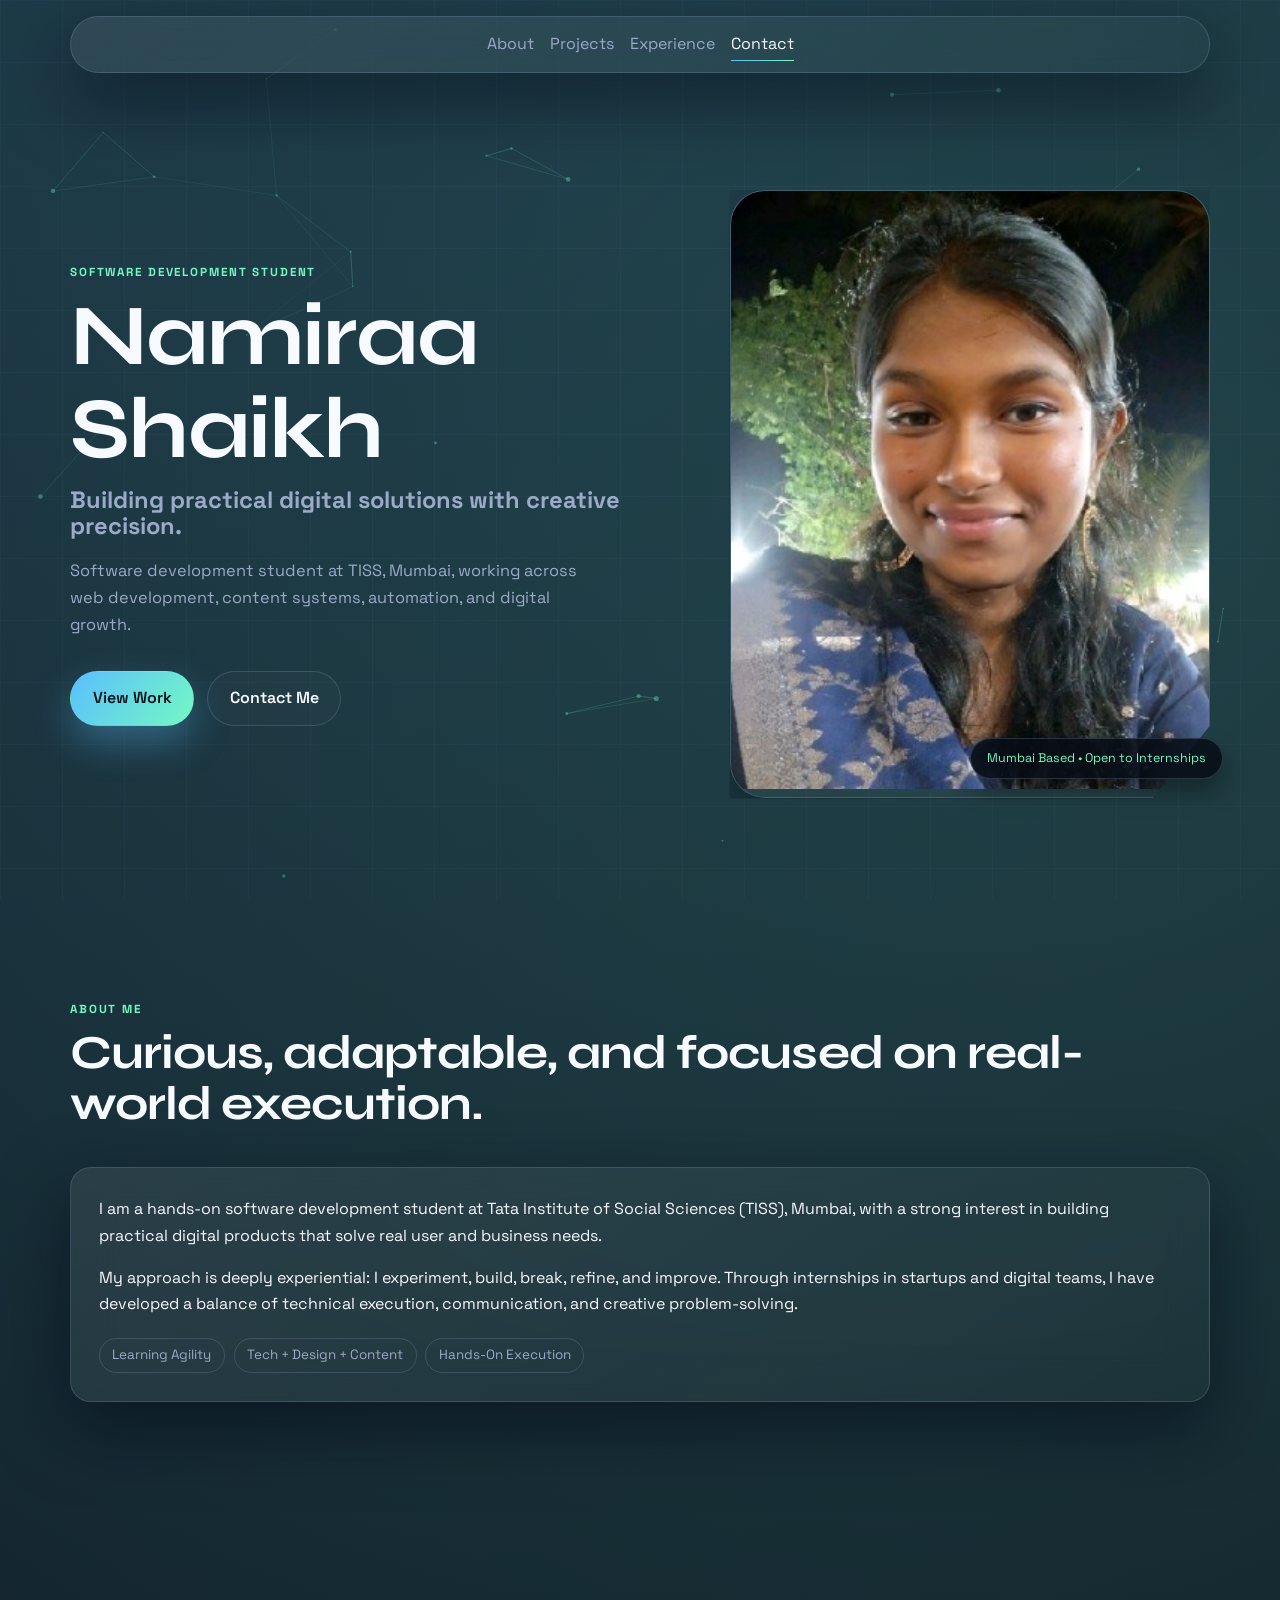
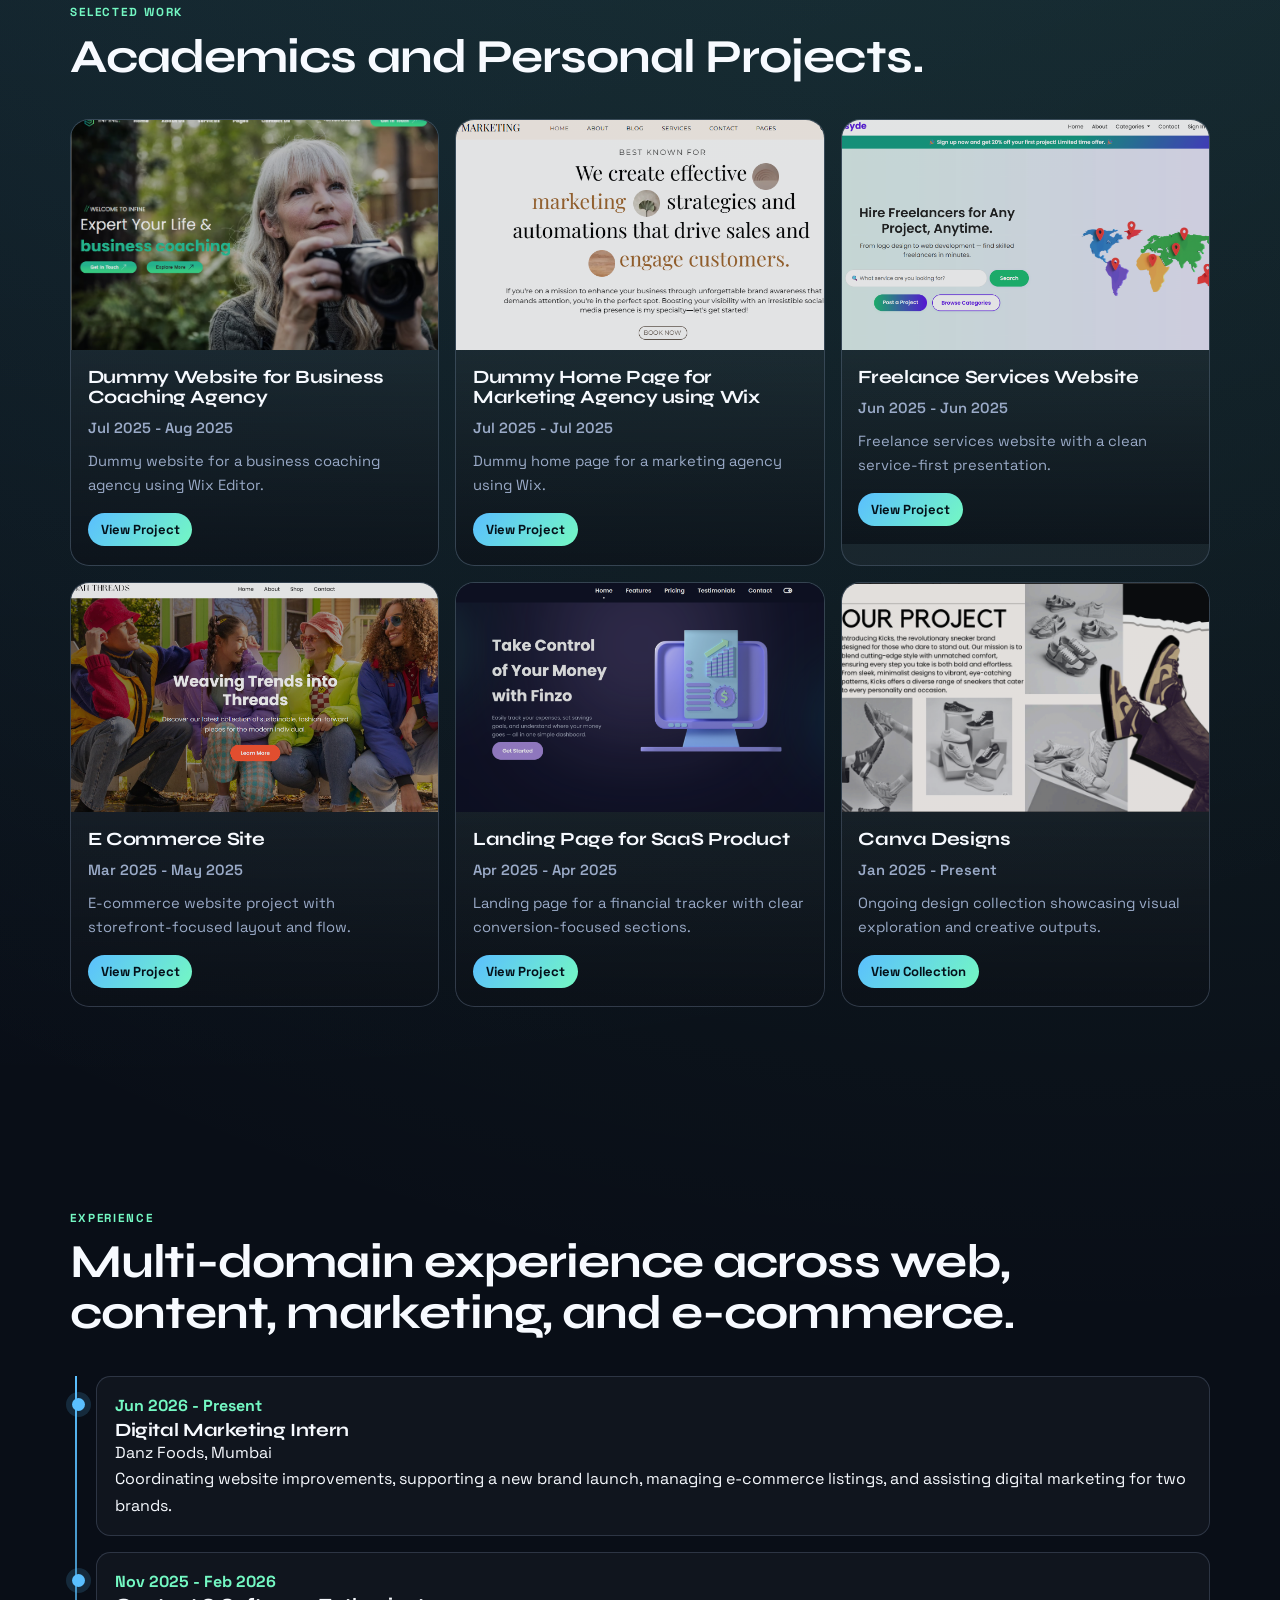
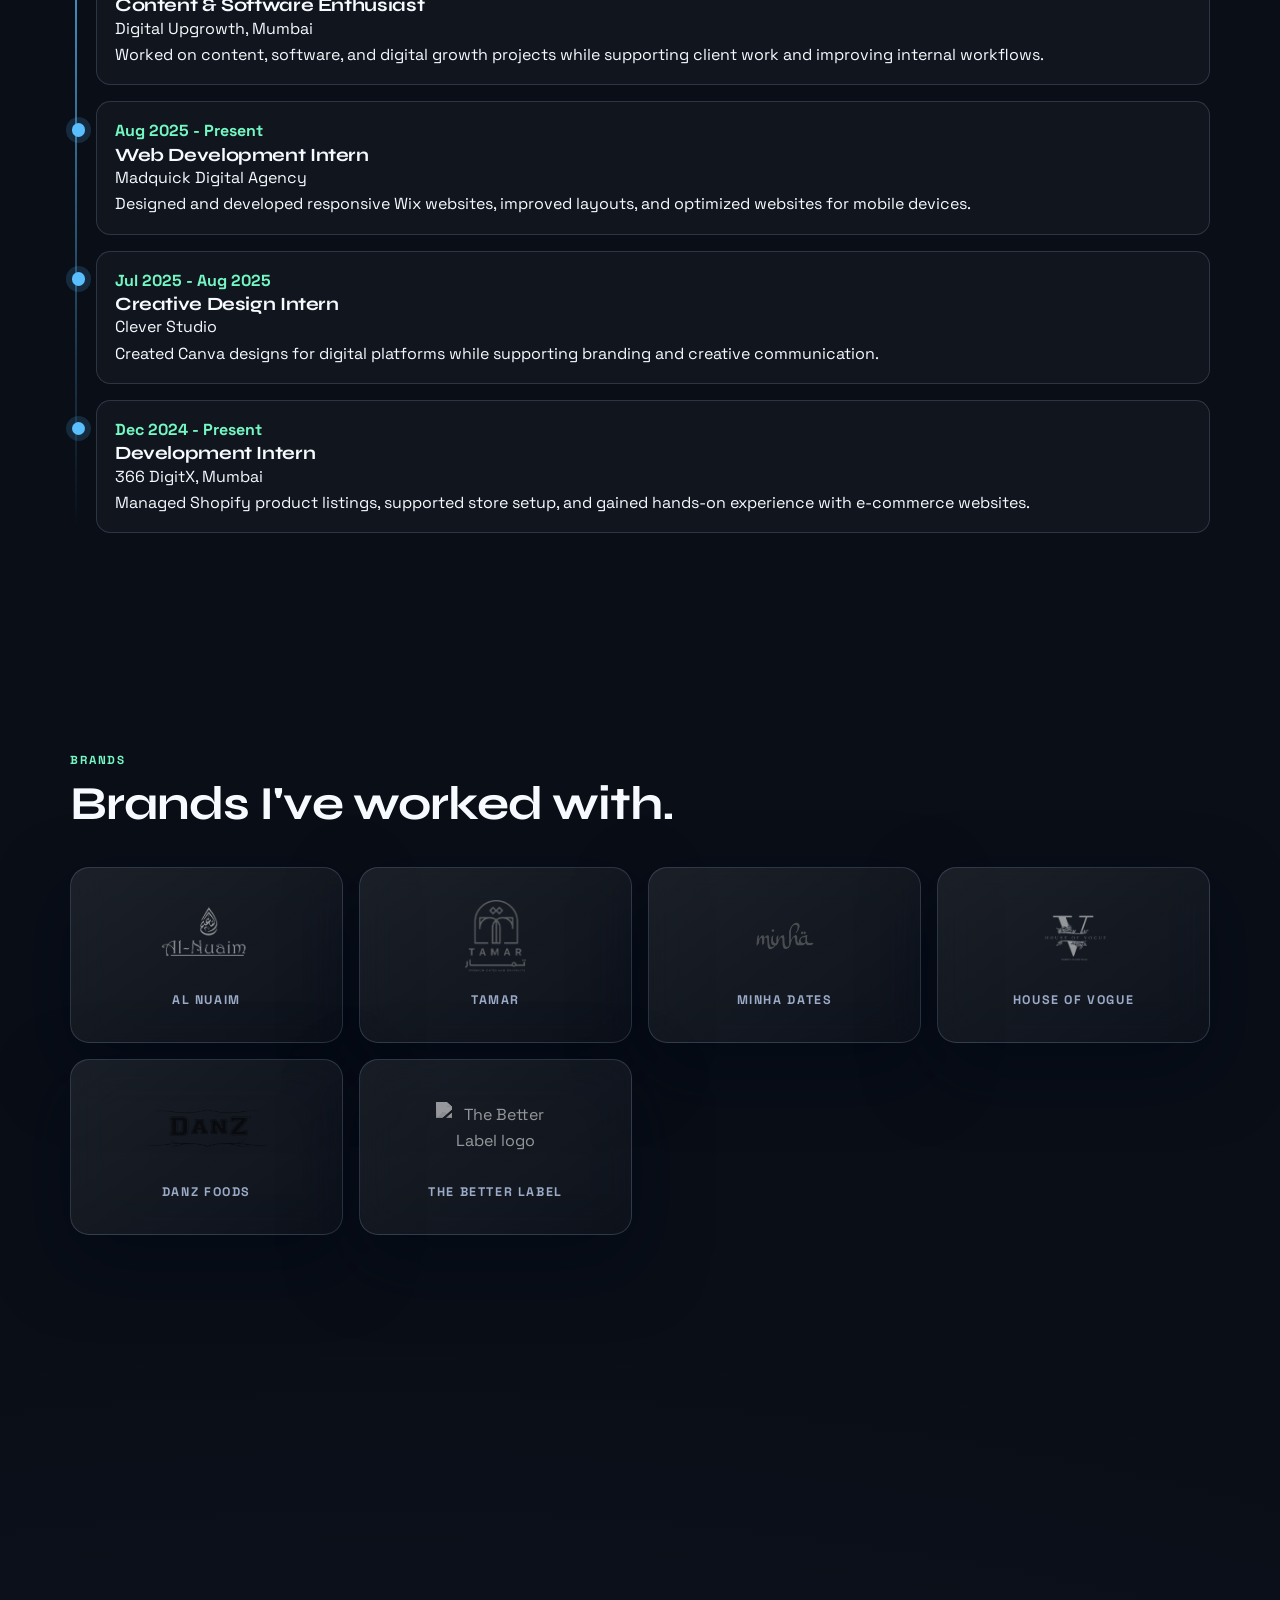
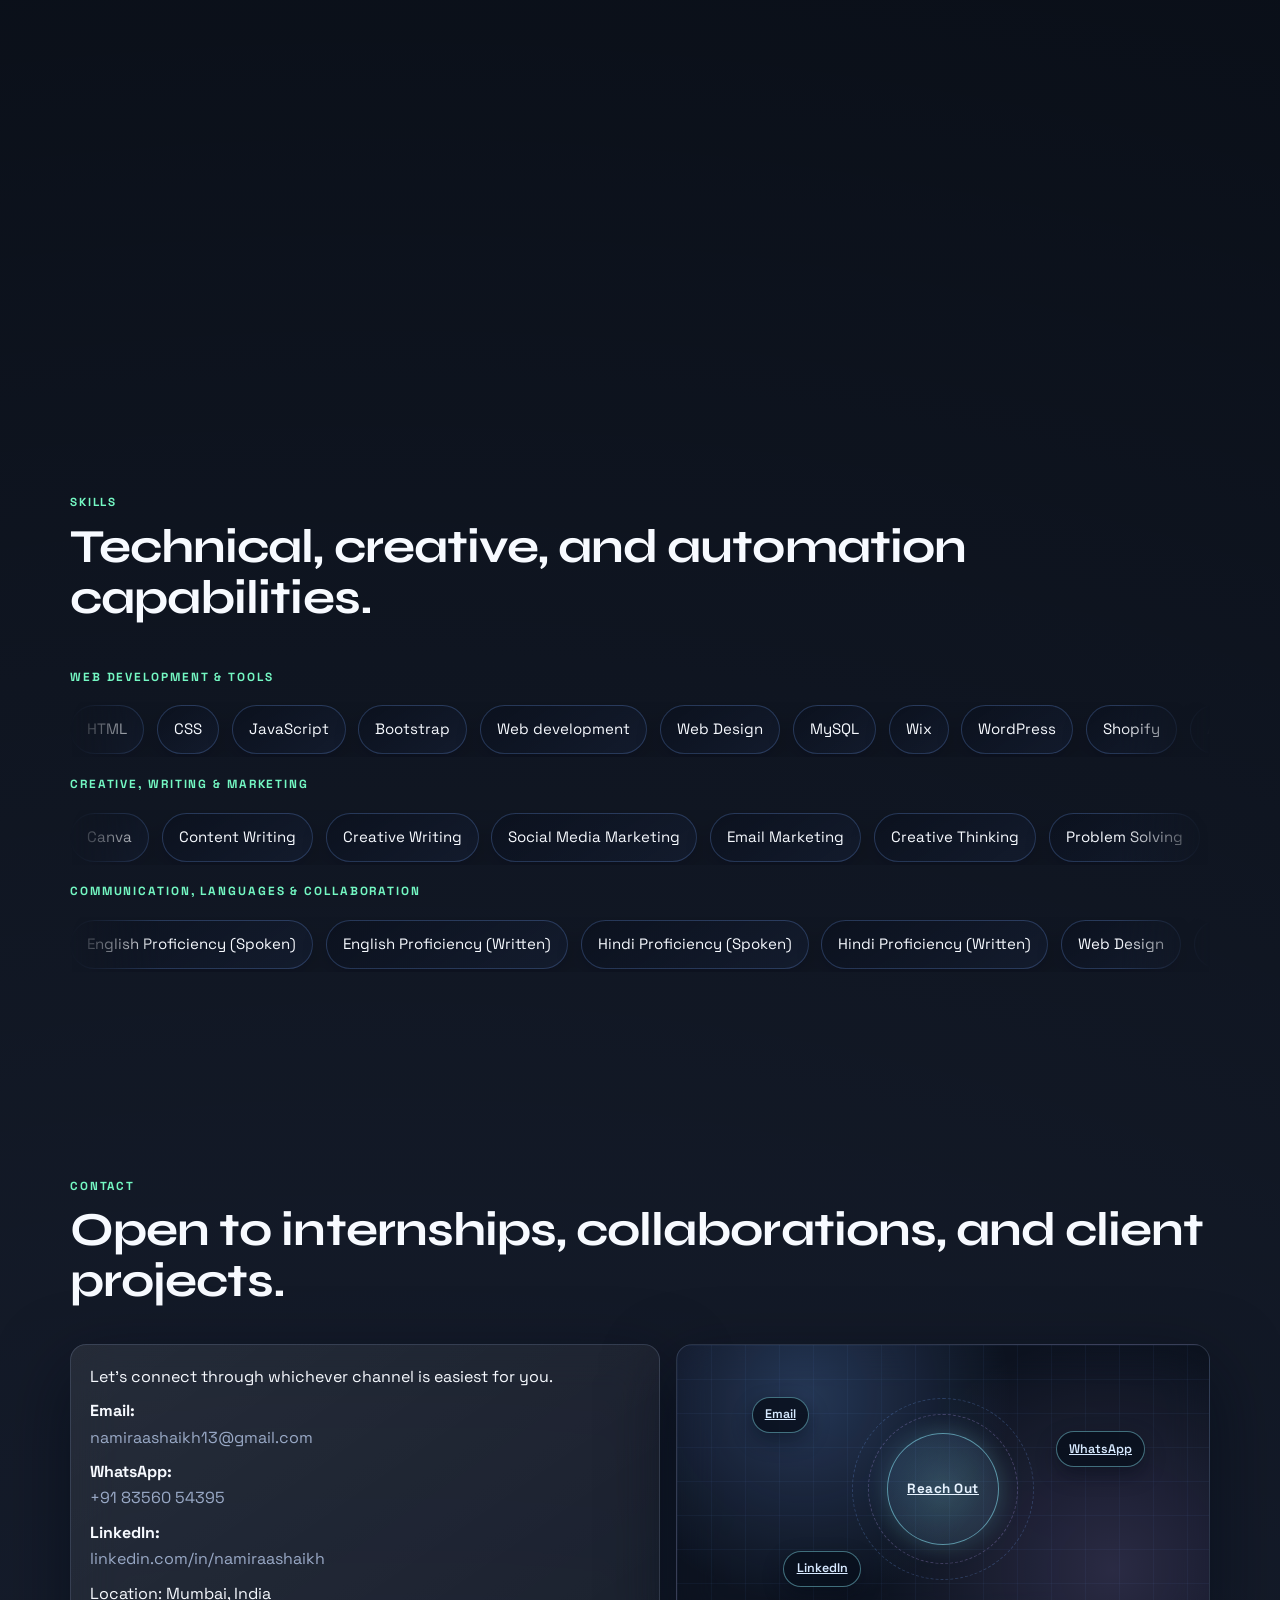
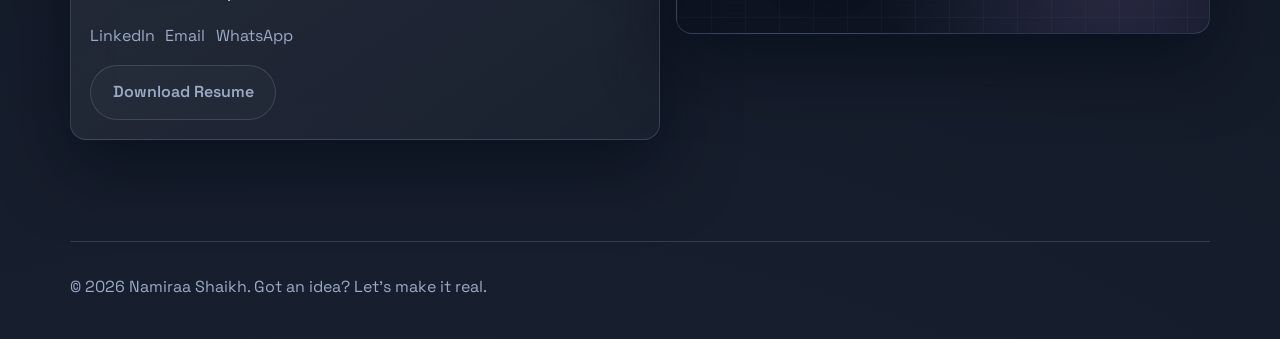
==== commit c5b023f1: "Fix image source path for brand logo" ====
--- a/index.html
+++ b/index.html
@@ -287,7 +287,7 @@
 
     <div class="brand-card glass reveal" style="--reveal-delay: 400ms">
       <div class="brand-logo-wrap">
-        <img src="./image/brand-the-better-label.png" alt="The Better Label logo" loading="lazy" />
+        <img src="./brand-the-better-label.png.png" alt="The Better Label logo" loading="lazy" />
       </div>
       <span class="brand-name">The Better Label</span>
     </div>
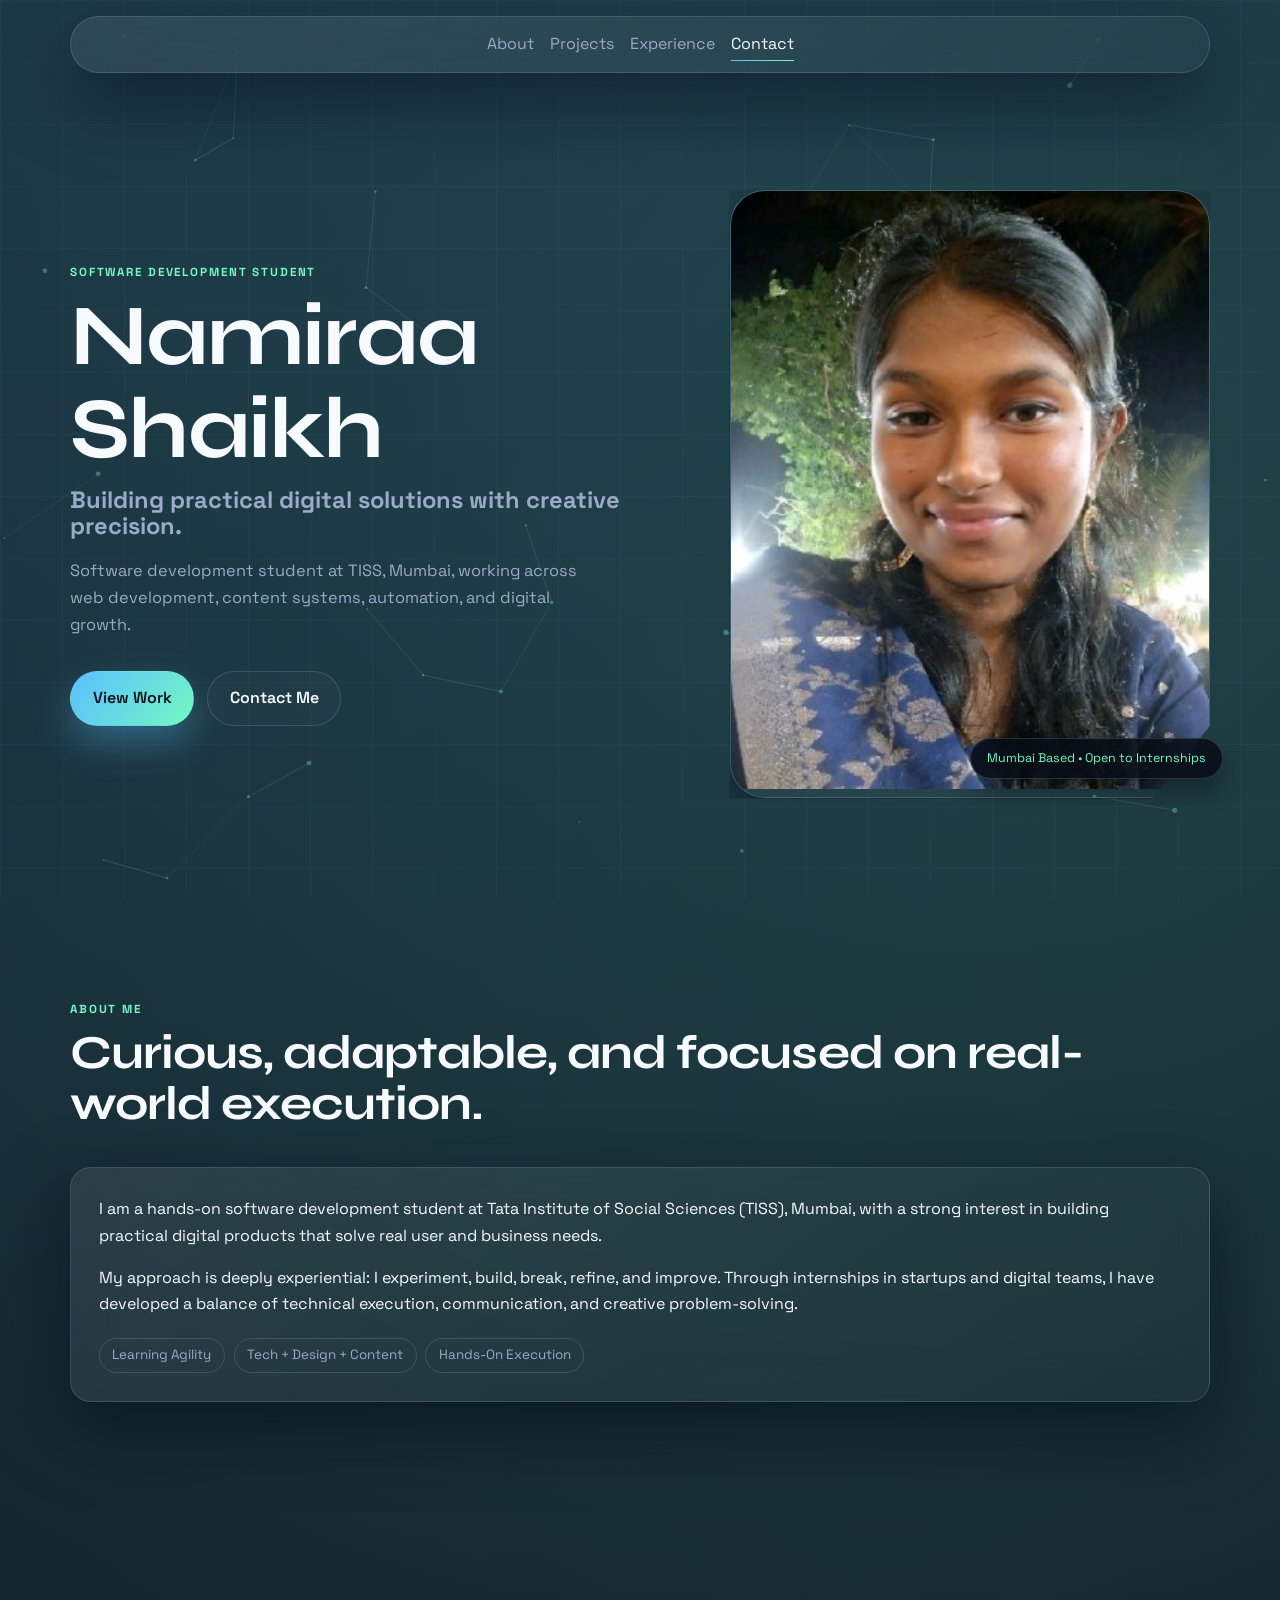
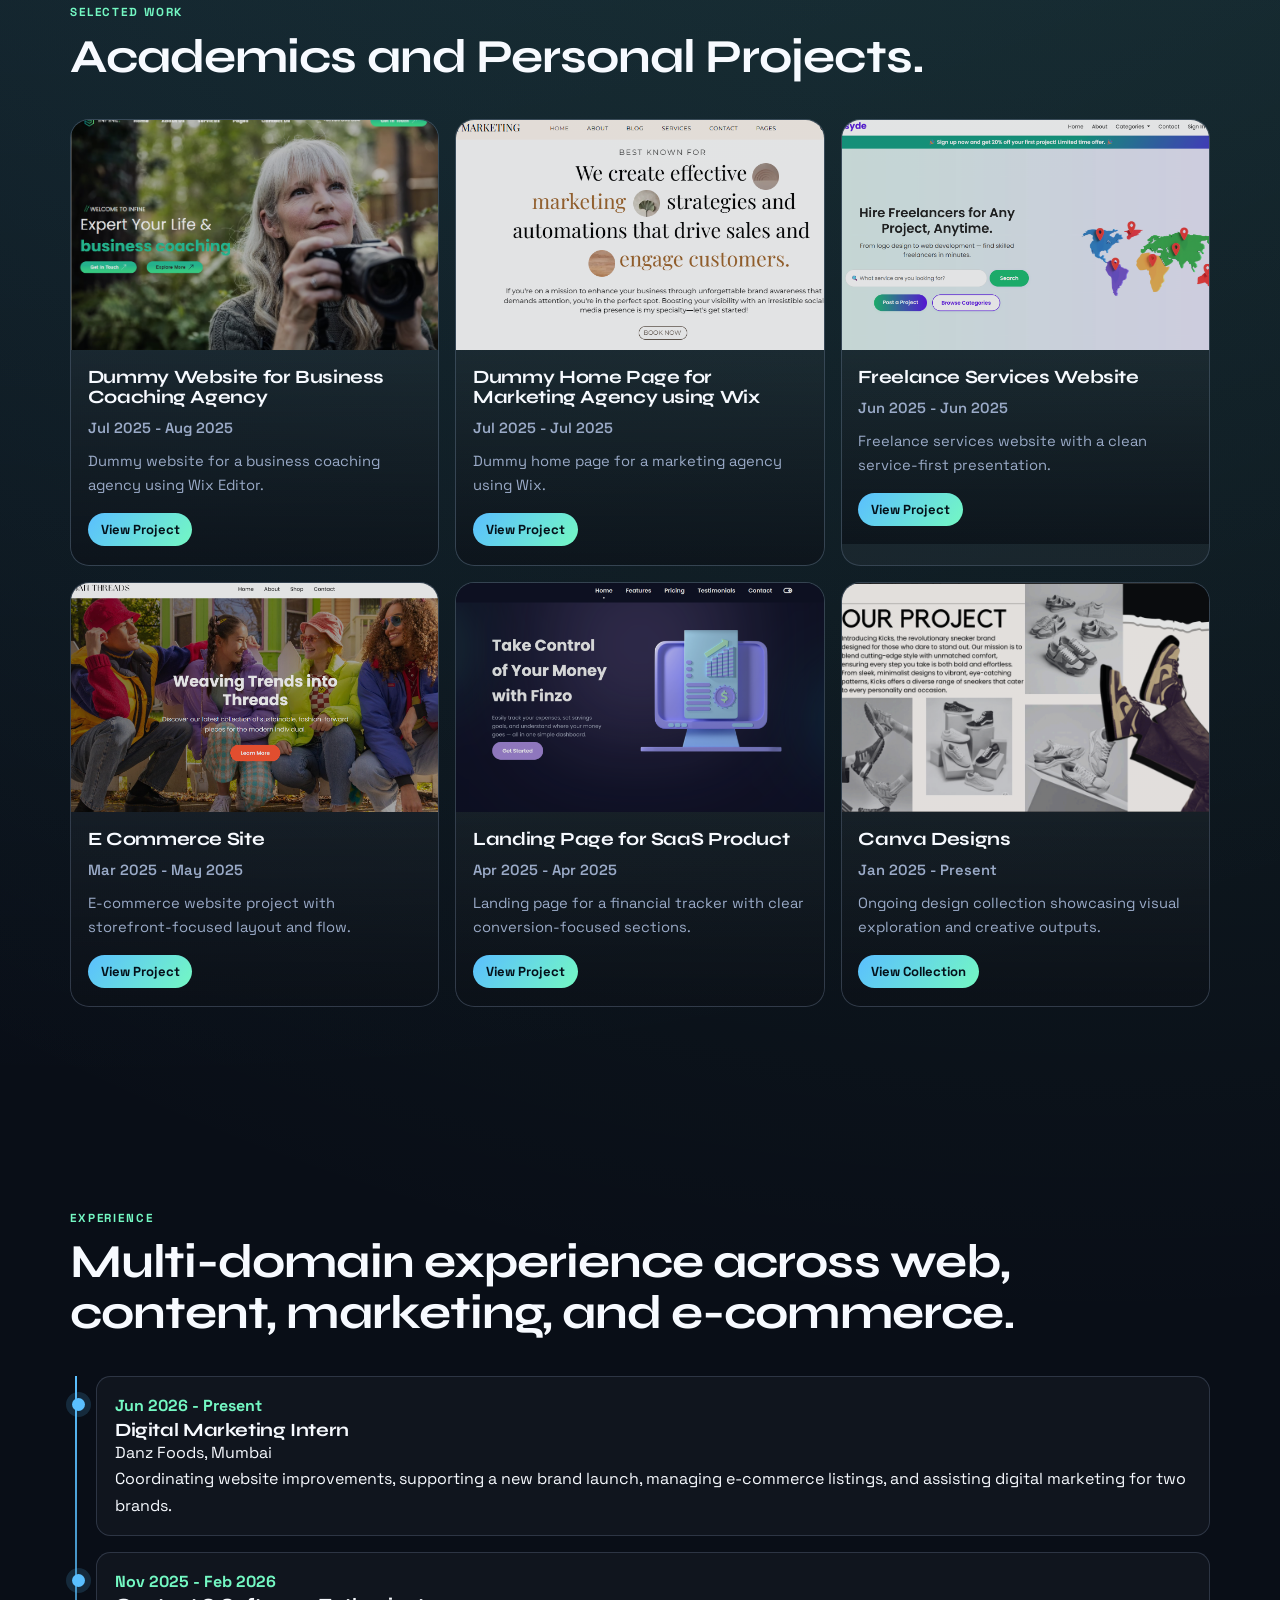
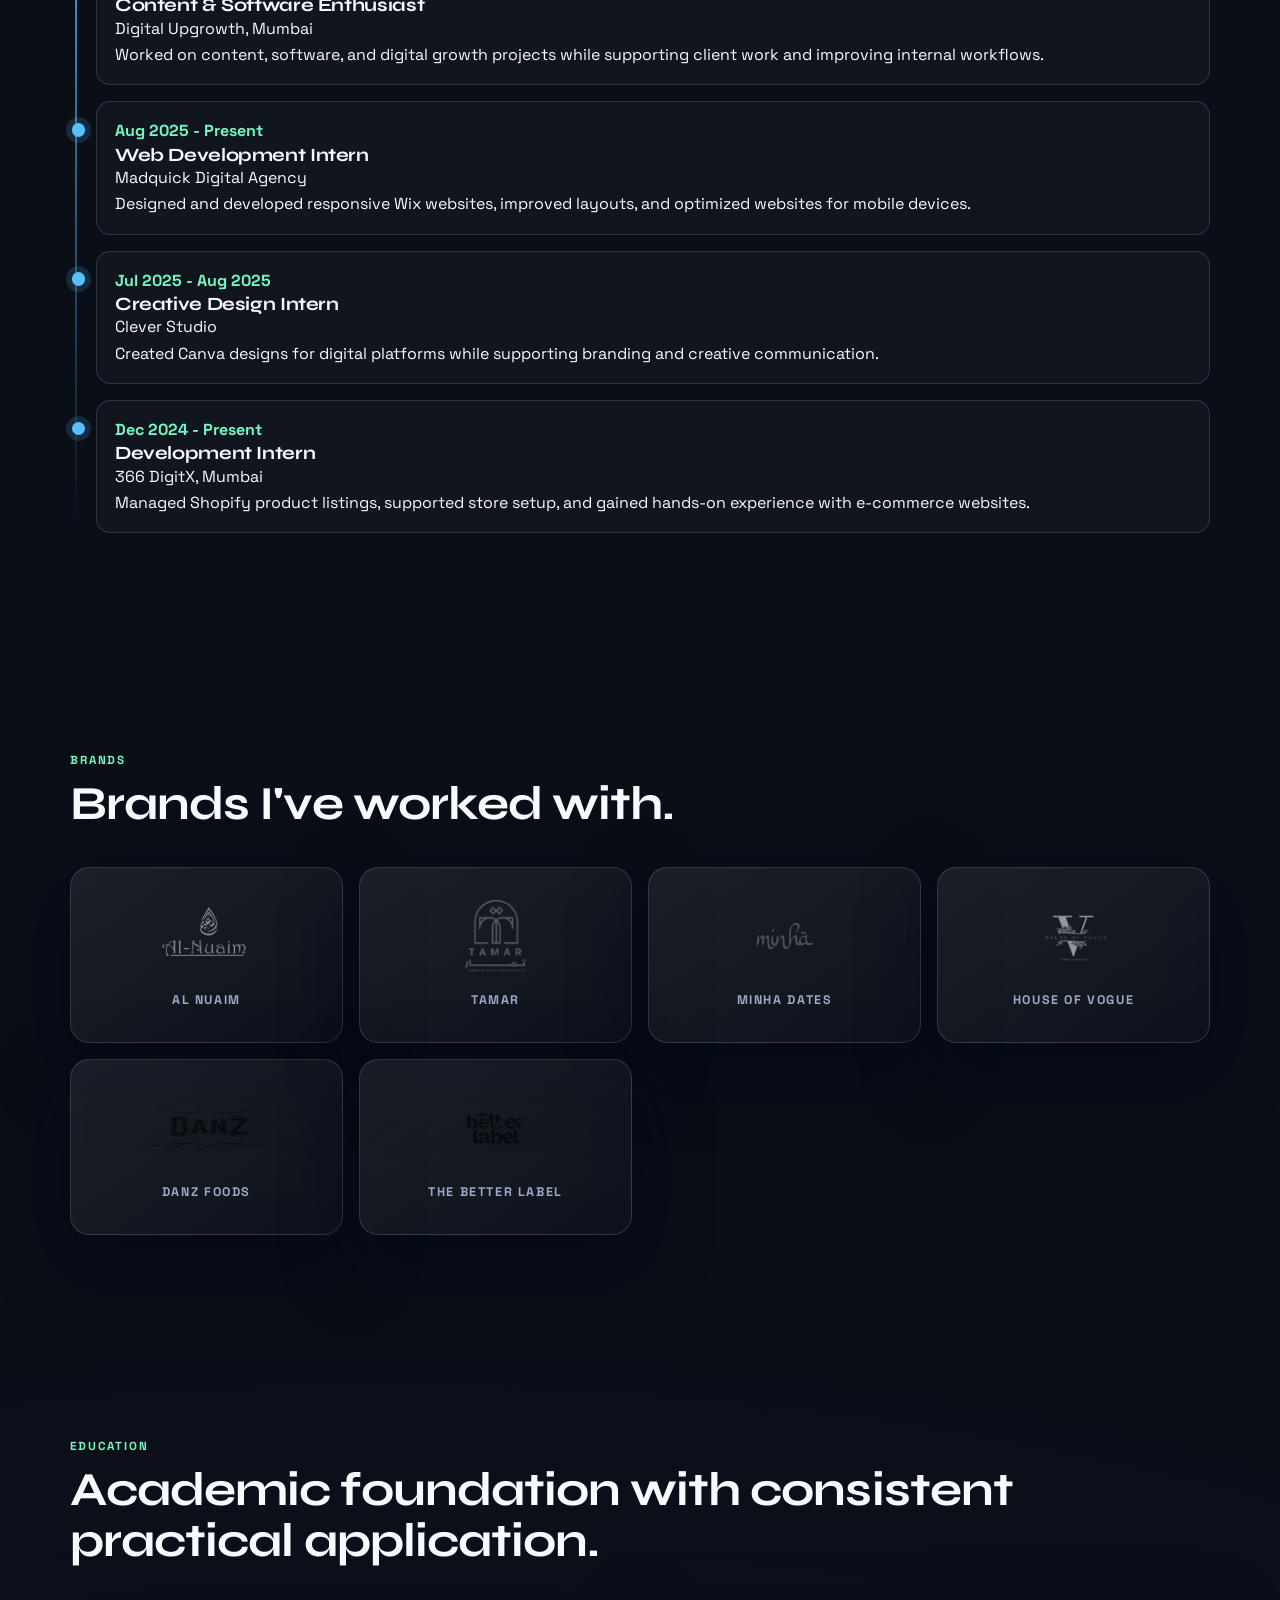
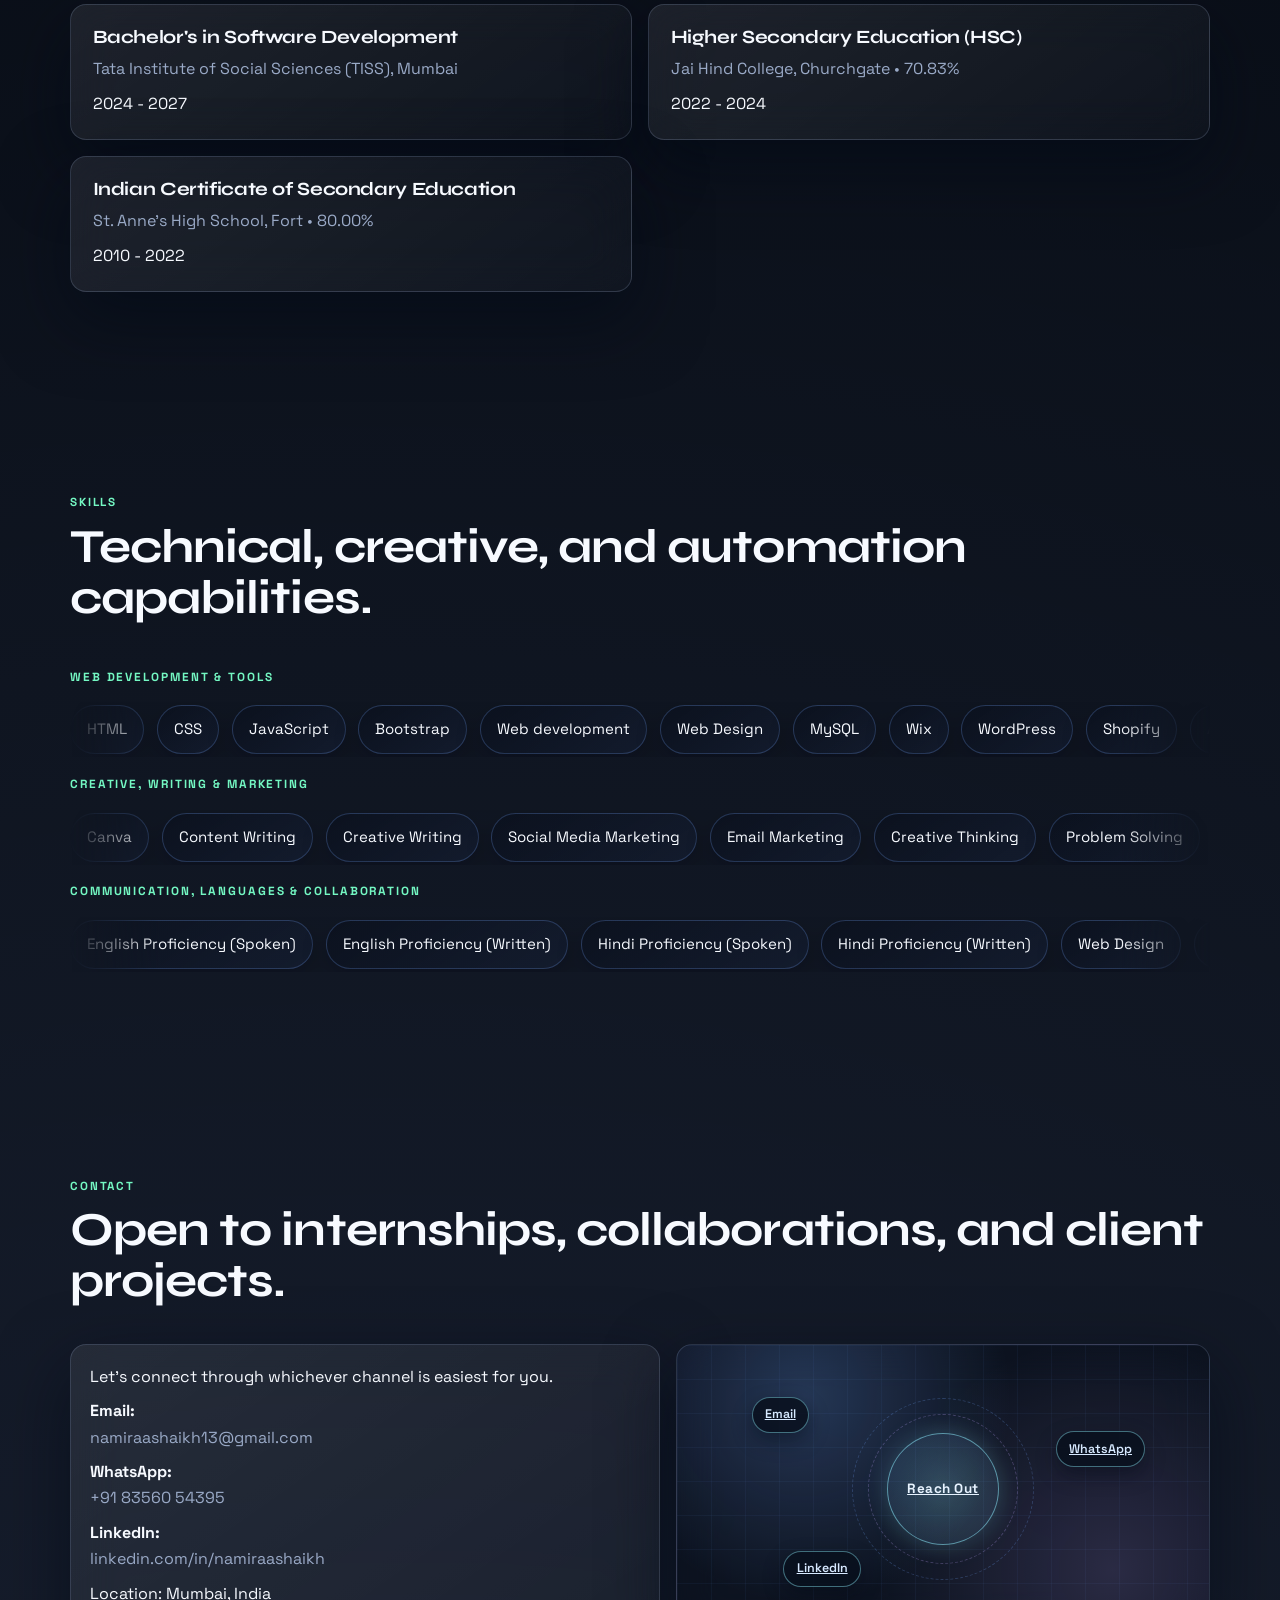
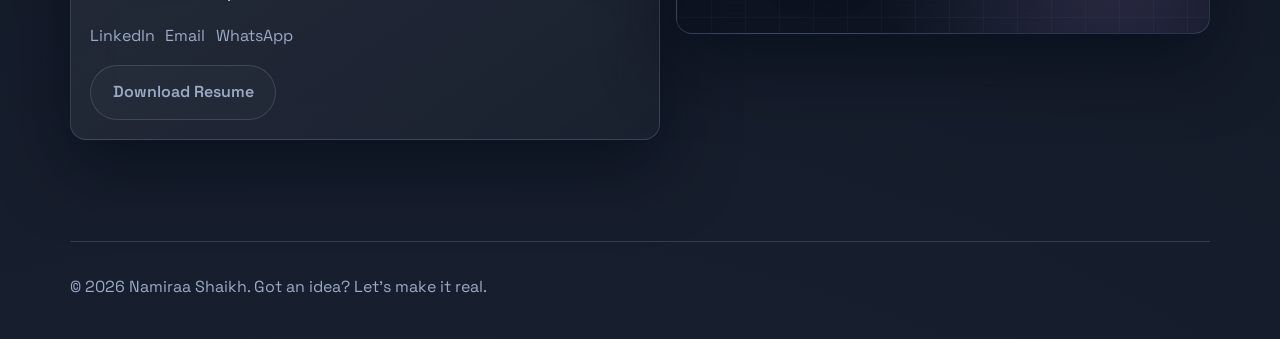
==== commit 9888b17b: "Update image source path for brand logo" ====
--- a/index.html
+++ b/index.html
@@ -287,7 +287,7 @@
 
     <div class="brand-card glass reveal" style="--reveal-delay: 400ms">
       <div class="brand-logo-wrap">
-        <img src="./brand-the-better-label.png.png" alt="The Better Label logo" loading="lazy" />
+        <img src="./image/brand-the-better-label.png.png" alt="The Better Label logo" loading="lazy" />
       </div>
       <span class="brand-name">The Better Label</span>
     </div>
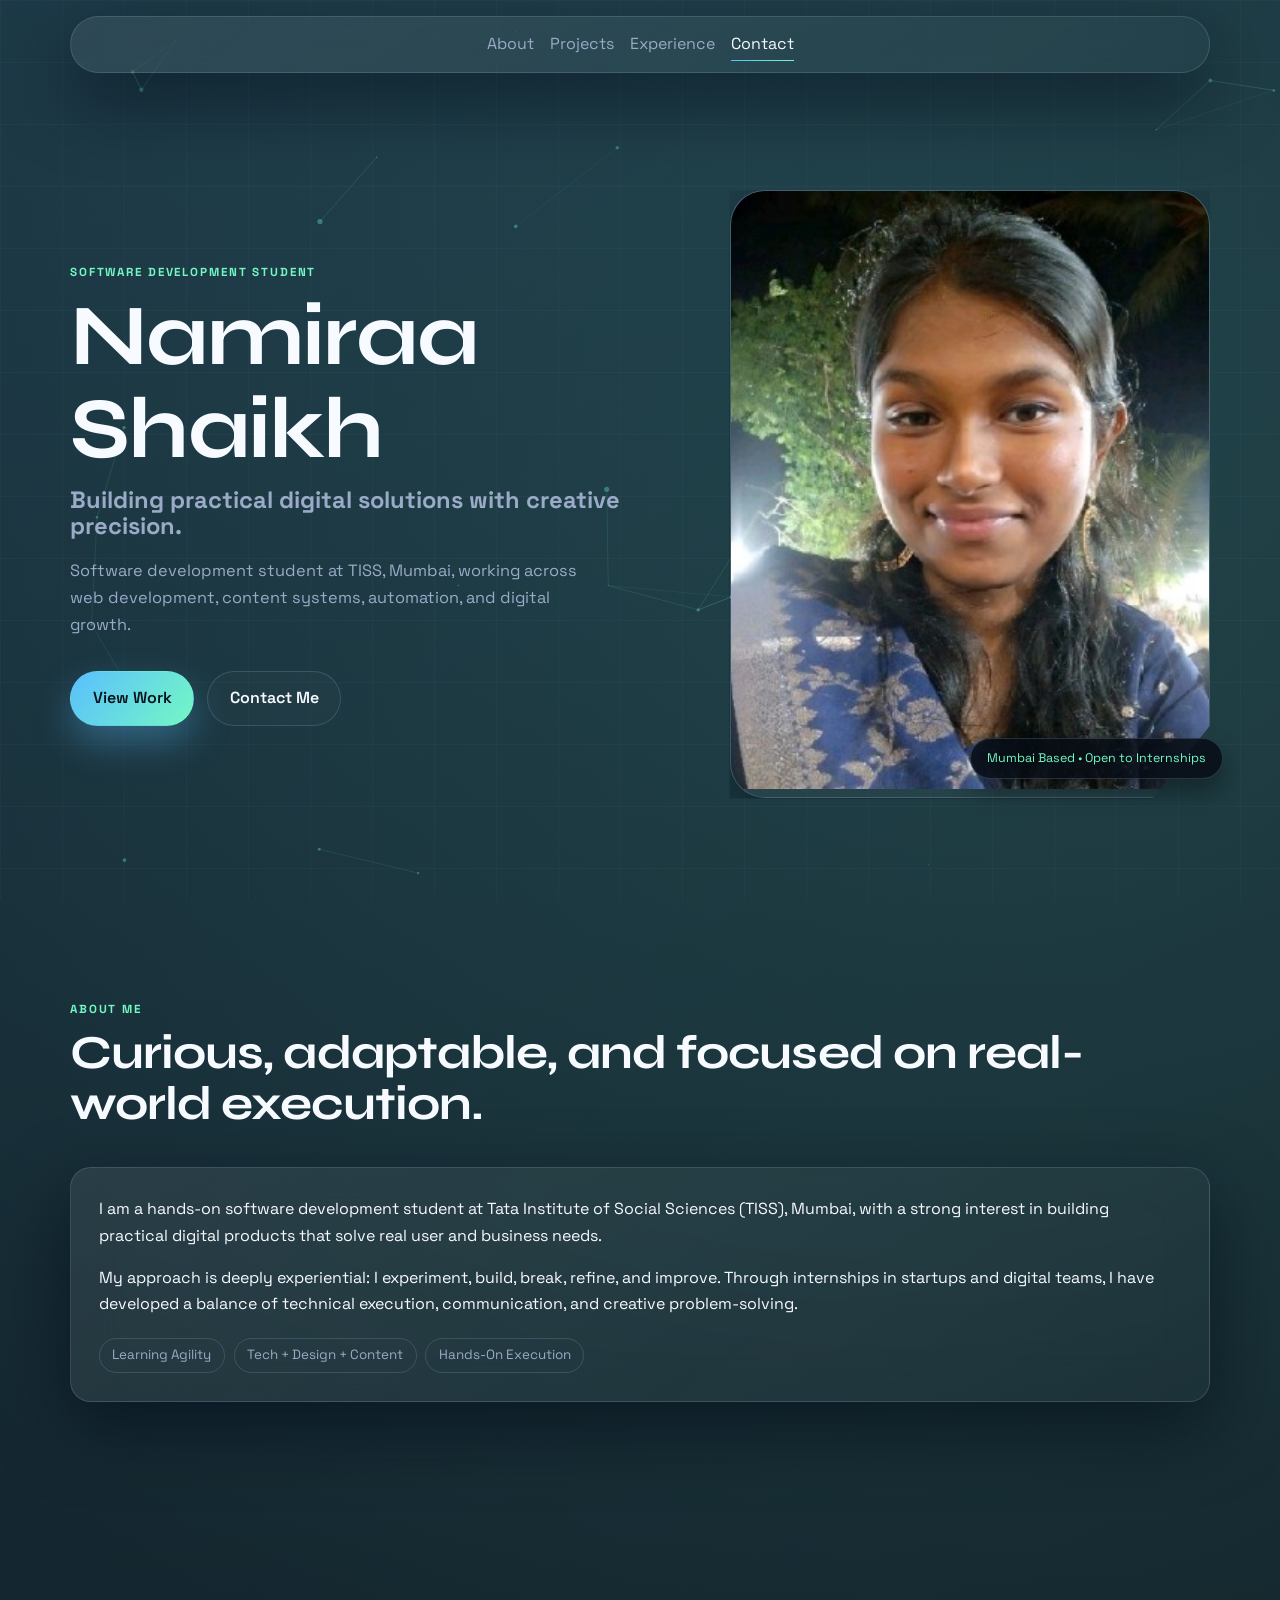
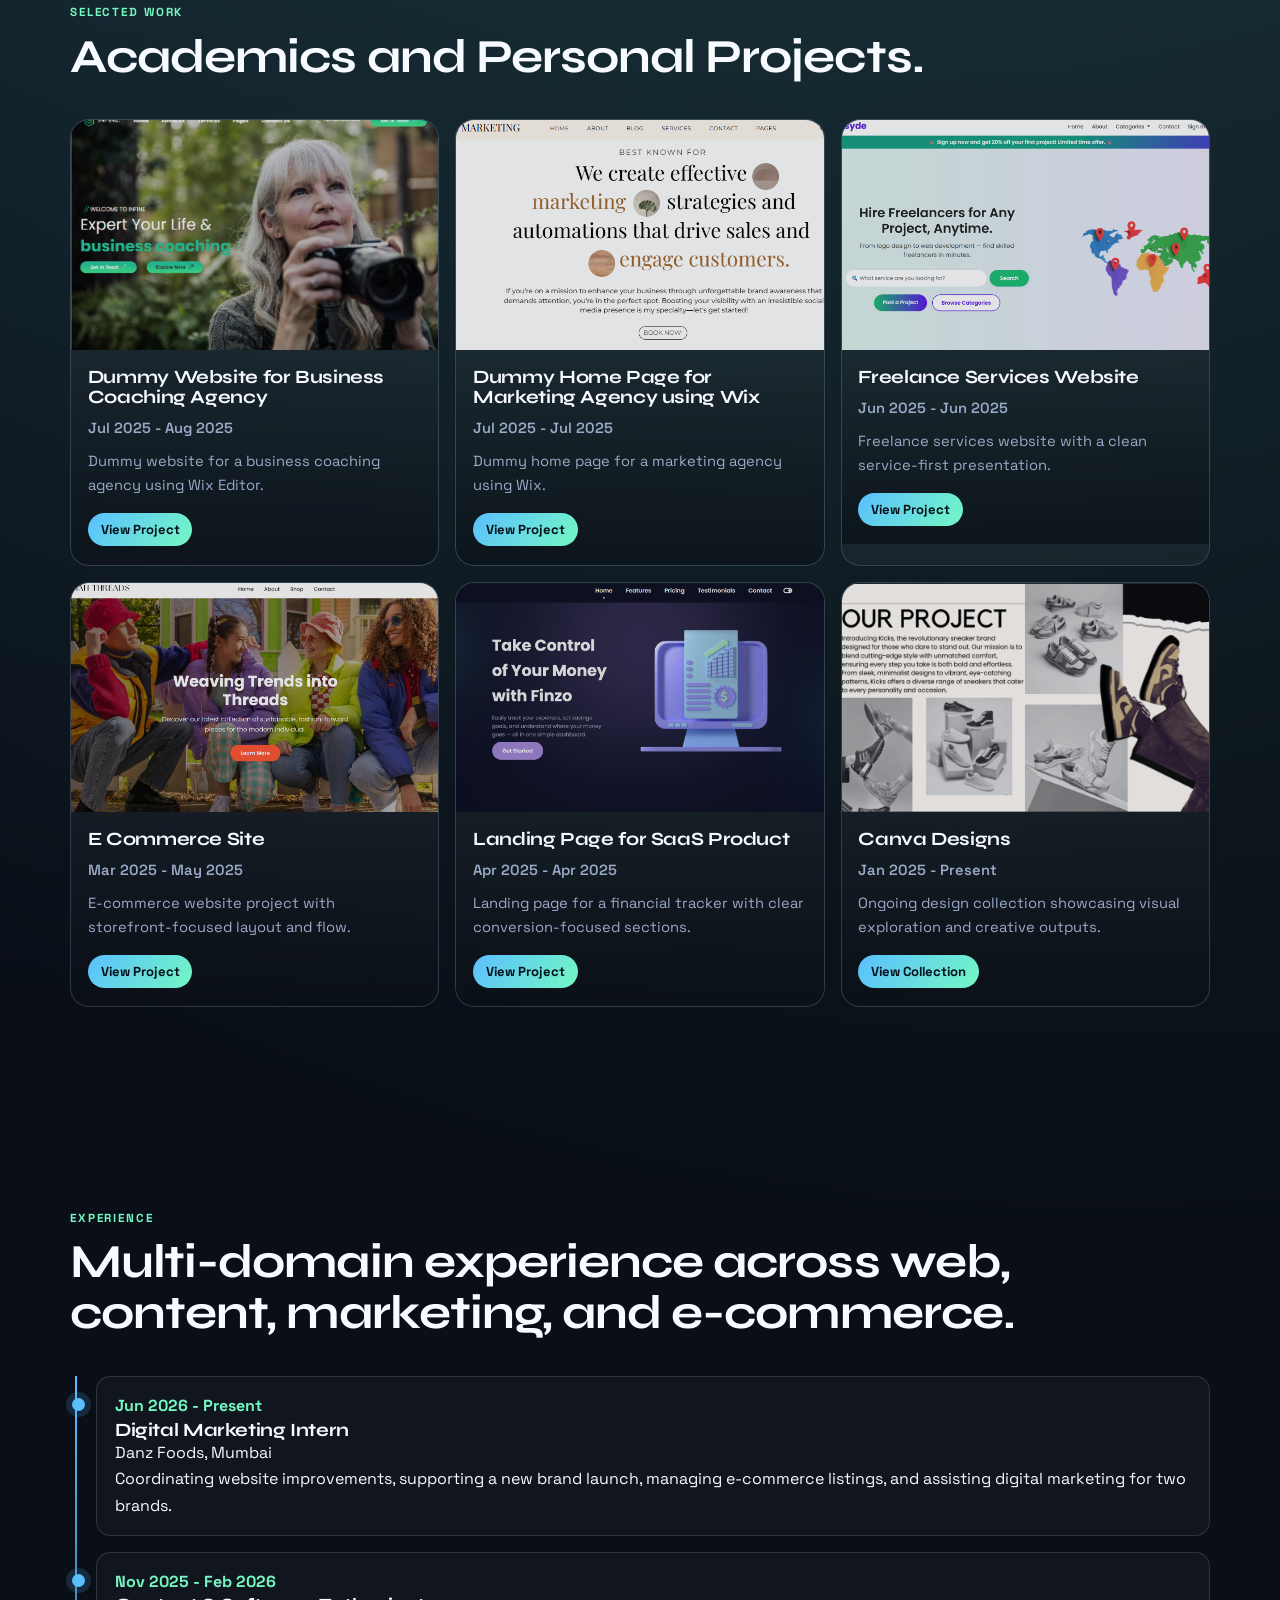
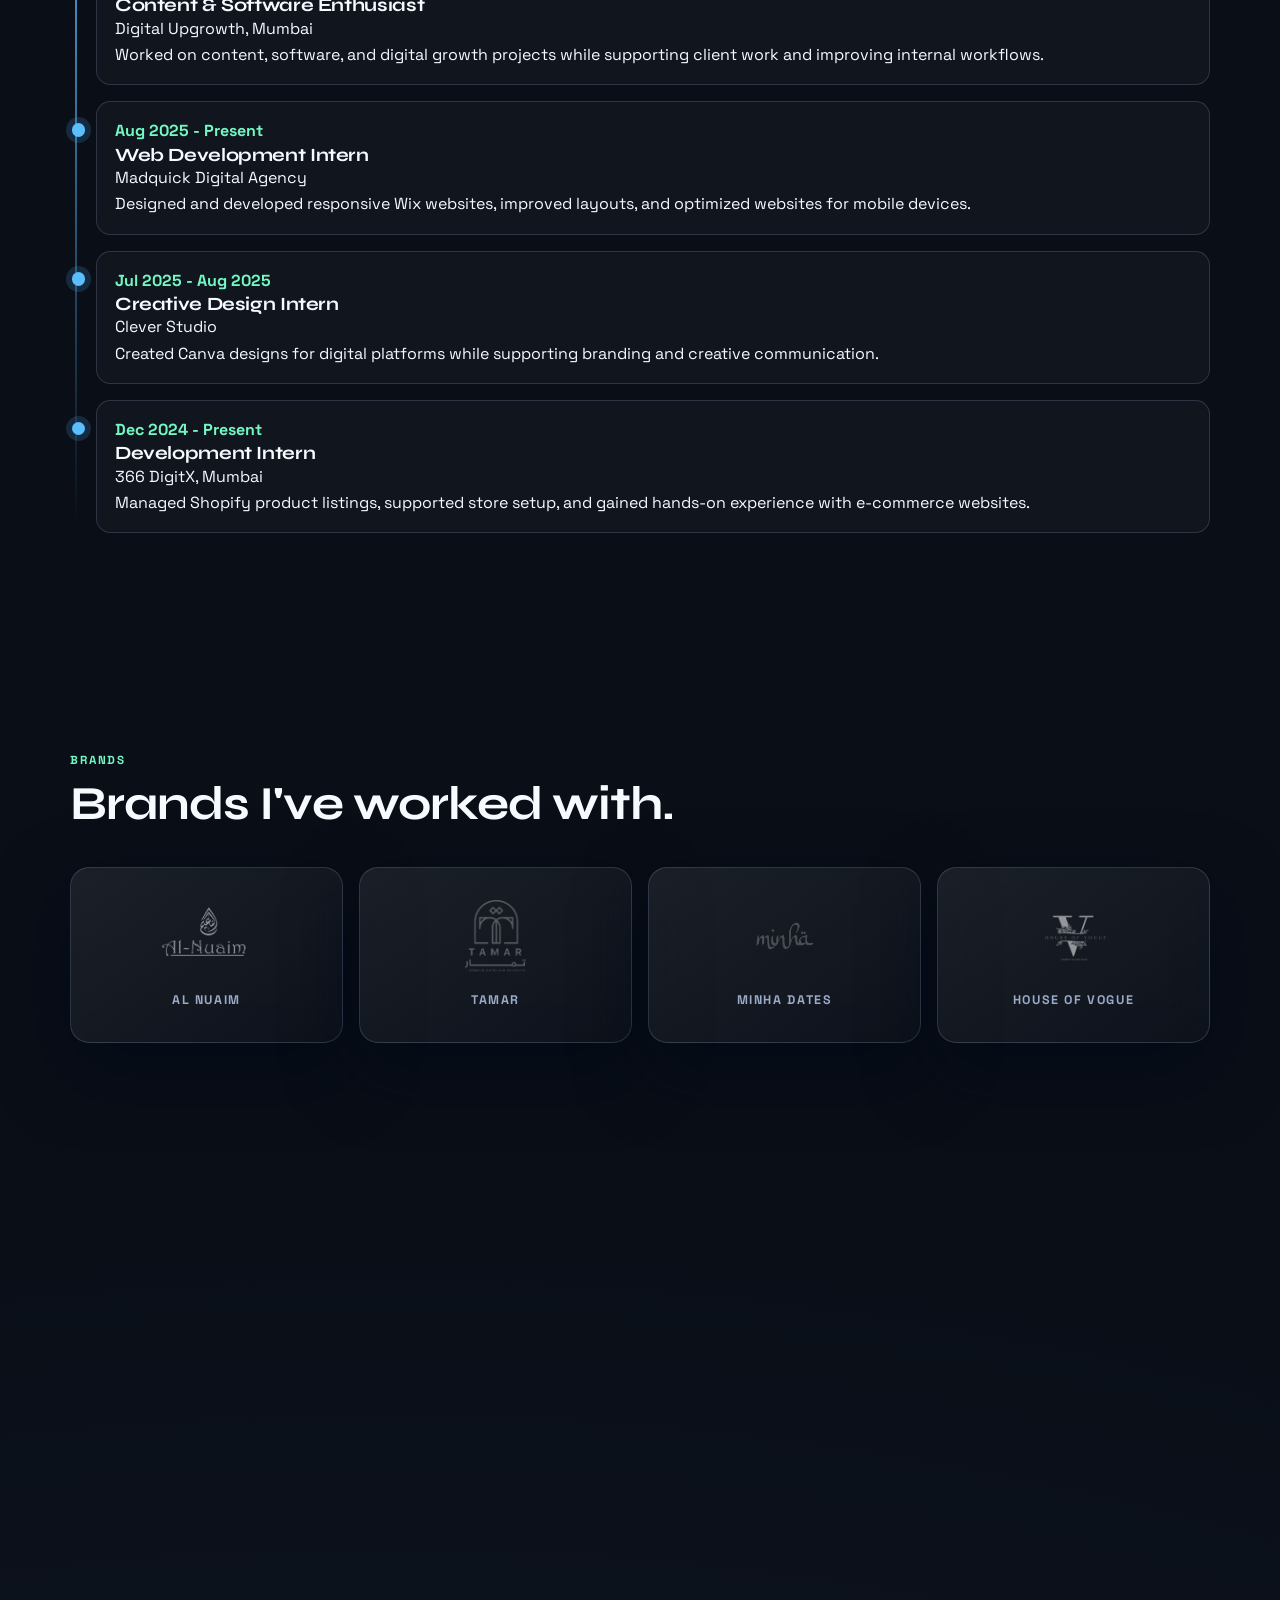
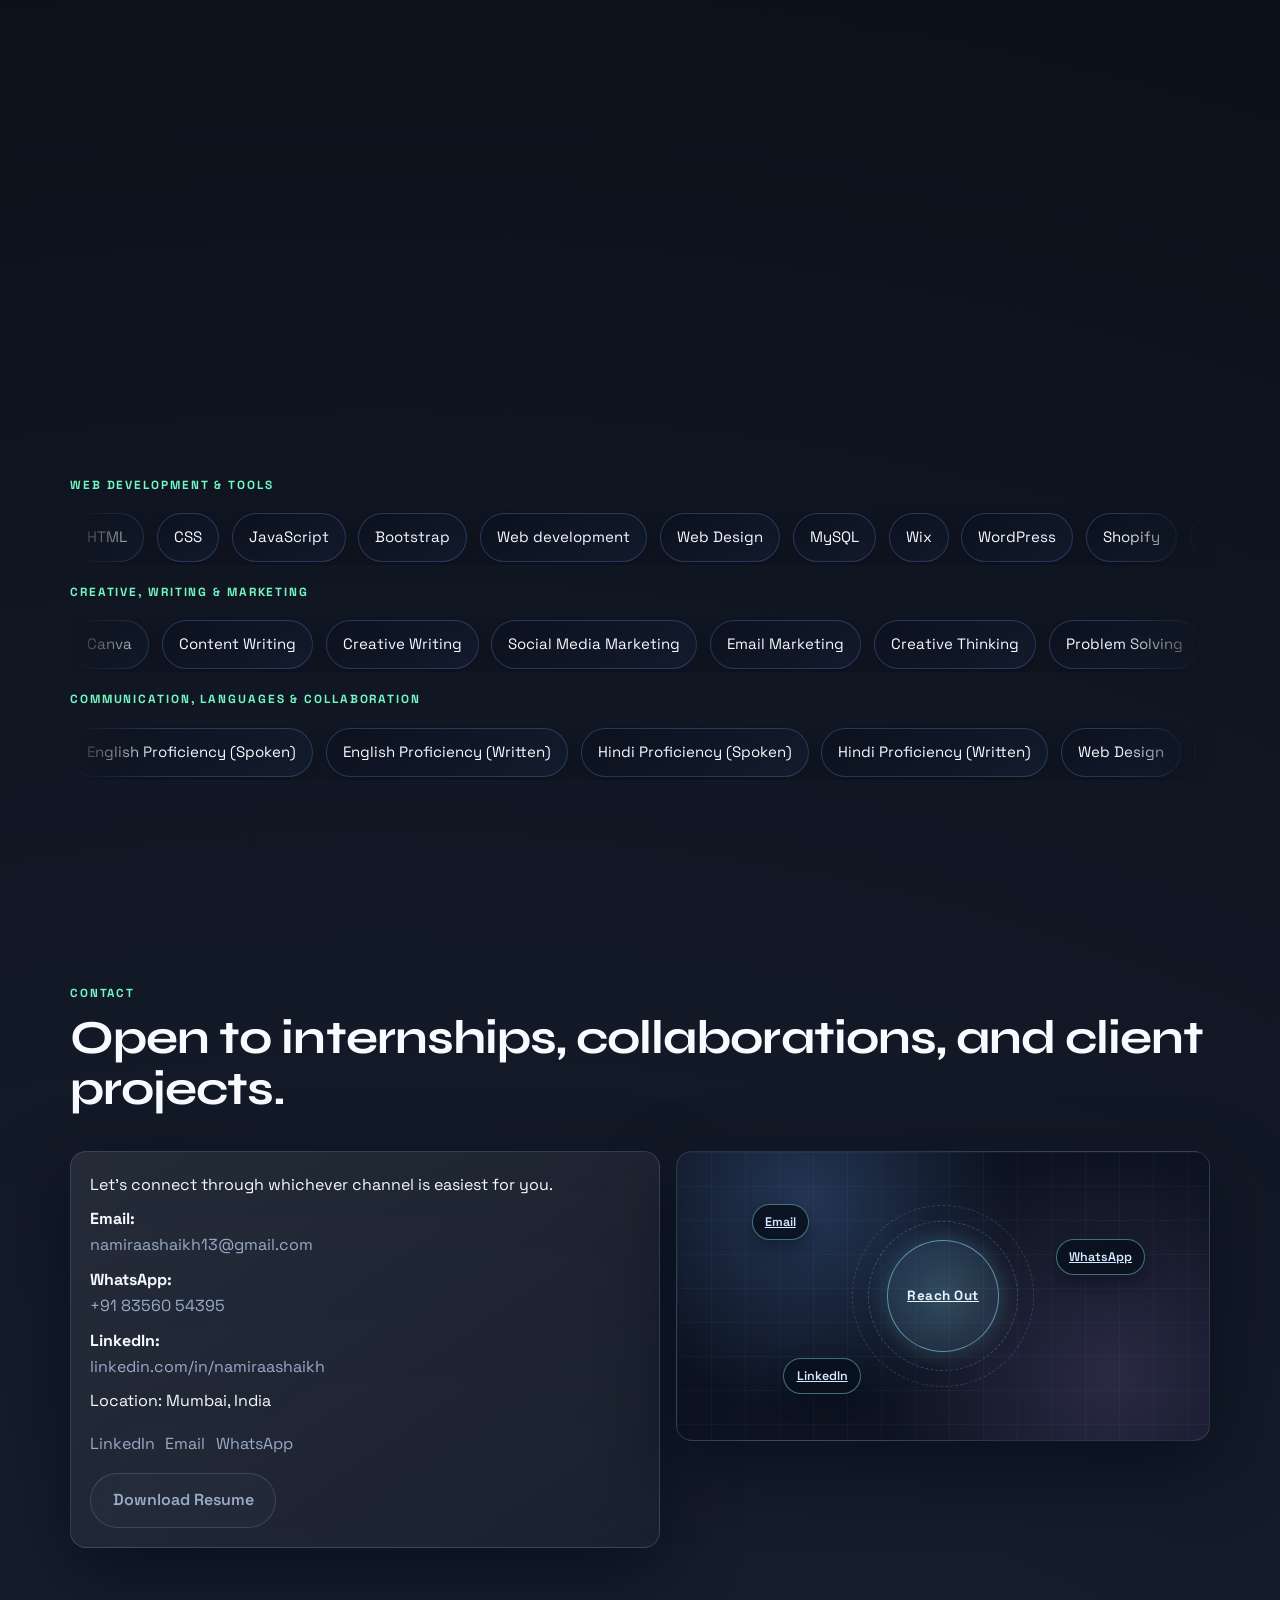
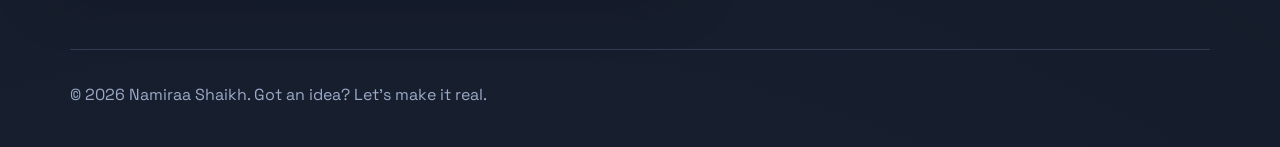
==== commit 98e51bed: "Delete brand cards from index.html Removed brand cards for Danz Foods and The Better Label." ====
--- a/index.html
+++ b/index.html
@@ -276,20 +276,6 @@
         <img src="./image/brand-house-of-vogue.png" alt="House of Vogue logo" loading="lazy" />
       </div>
       <span class="brand-name">House of Vogue</span>
-    </div>
-
-    <div class="brand-card glass reveal" style="--reveal-delay: 320ms">
-      <div class="brand-logo-wrap">
-        <img src="./image/brand-danz.png" alt="Danz Foods logo" loading="lazy" />
-      </div>
-      <span class="brand-name">Danz Foods</span>
-    </div>
-
-    <div class="brand-card glass reveal" style="--reveal-delay: 400ms">
-      <div class="brand-logo-wrap">
-        <img src="./image/brand-the-better-label.png.png" alt="The Better Label logo" loading="lazy" />
-      </div>
-      <span class="brand-name">The Better Label</span>
     </div>
 
   </div>
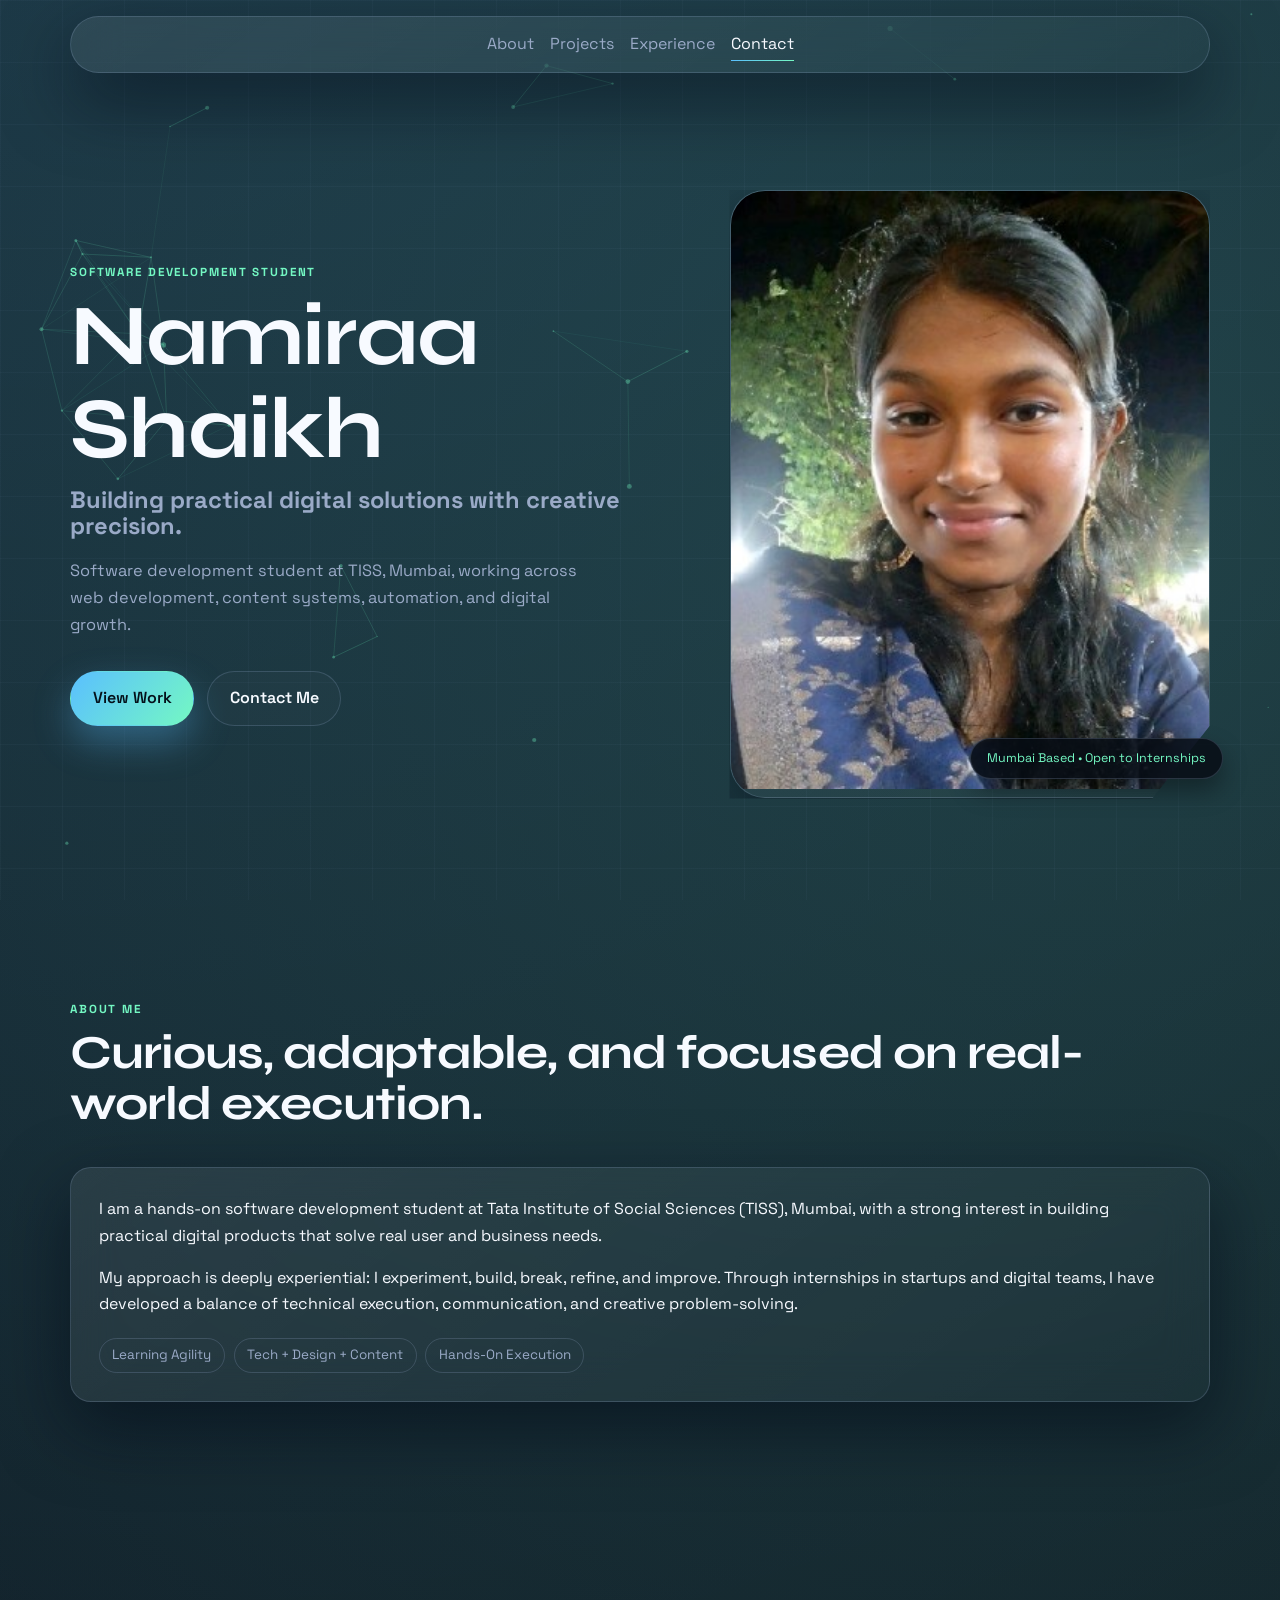
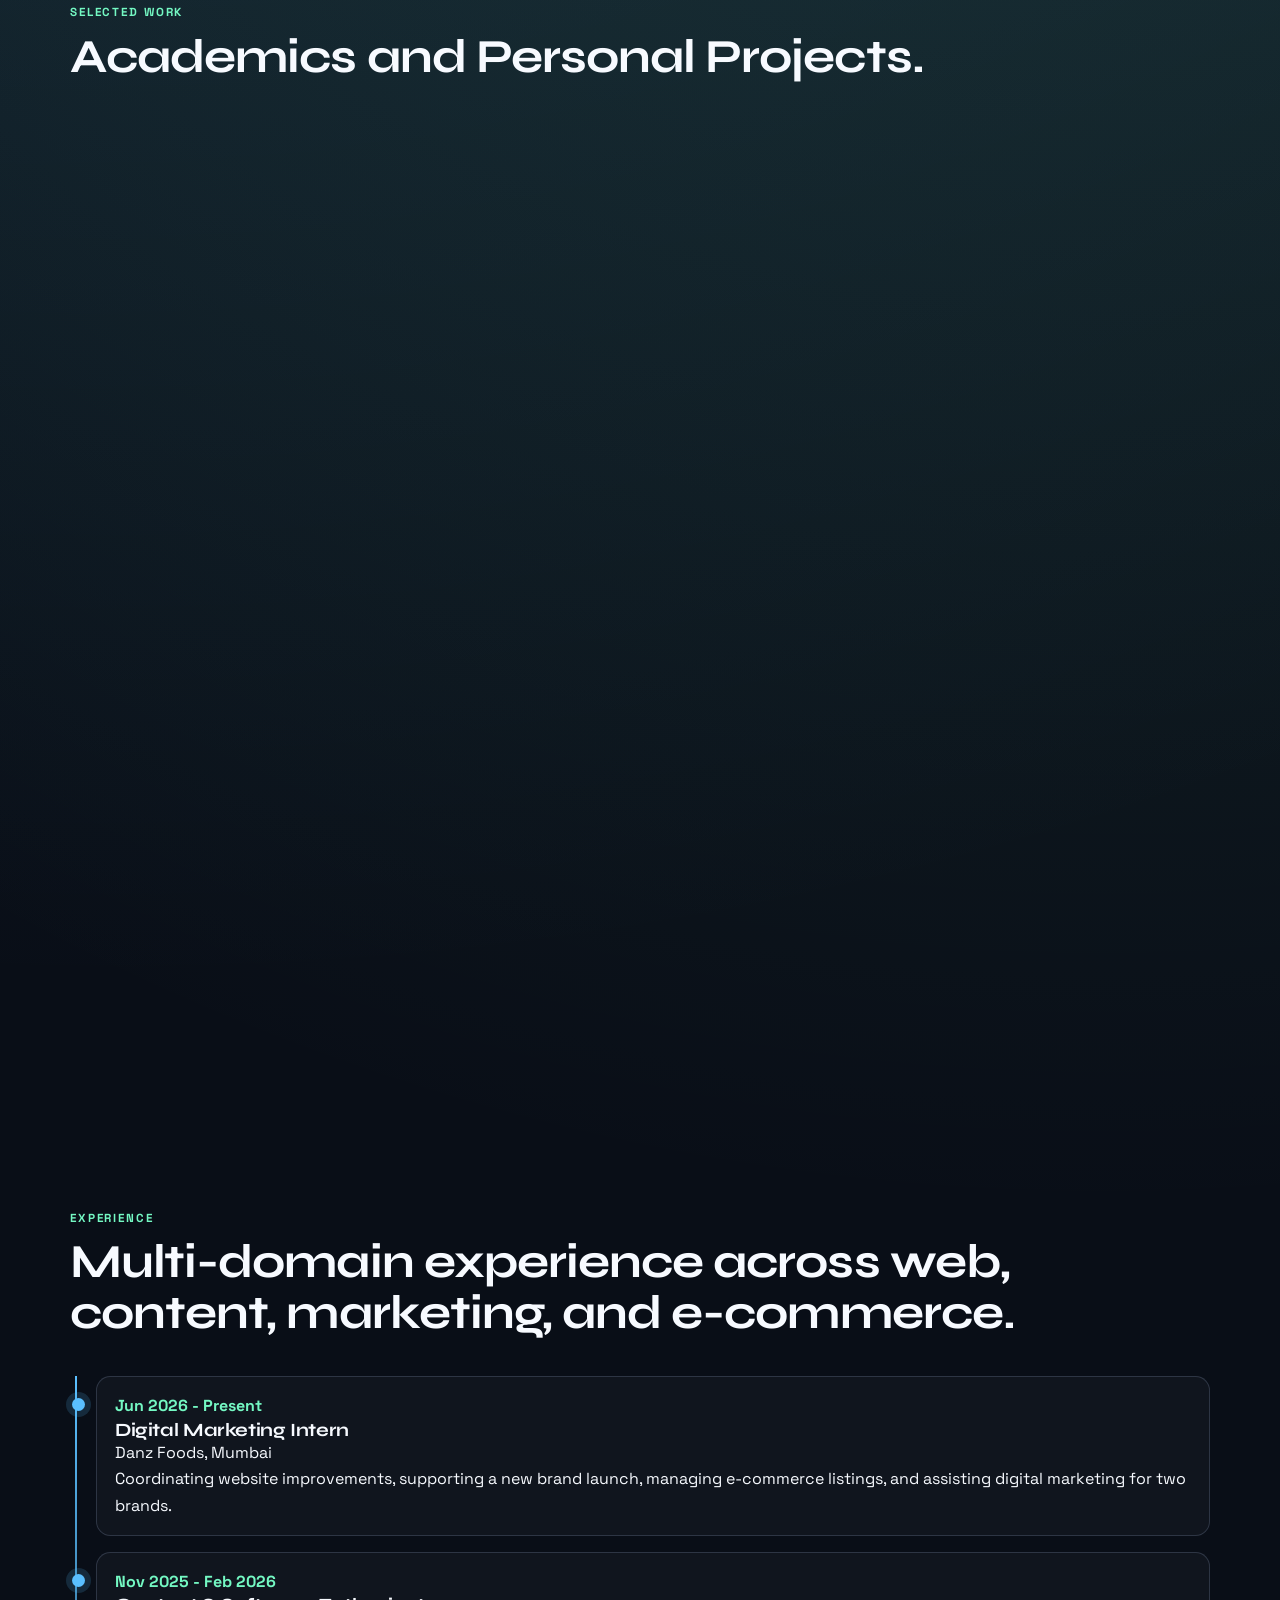
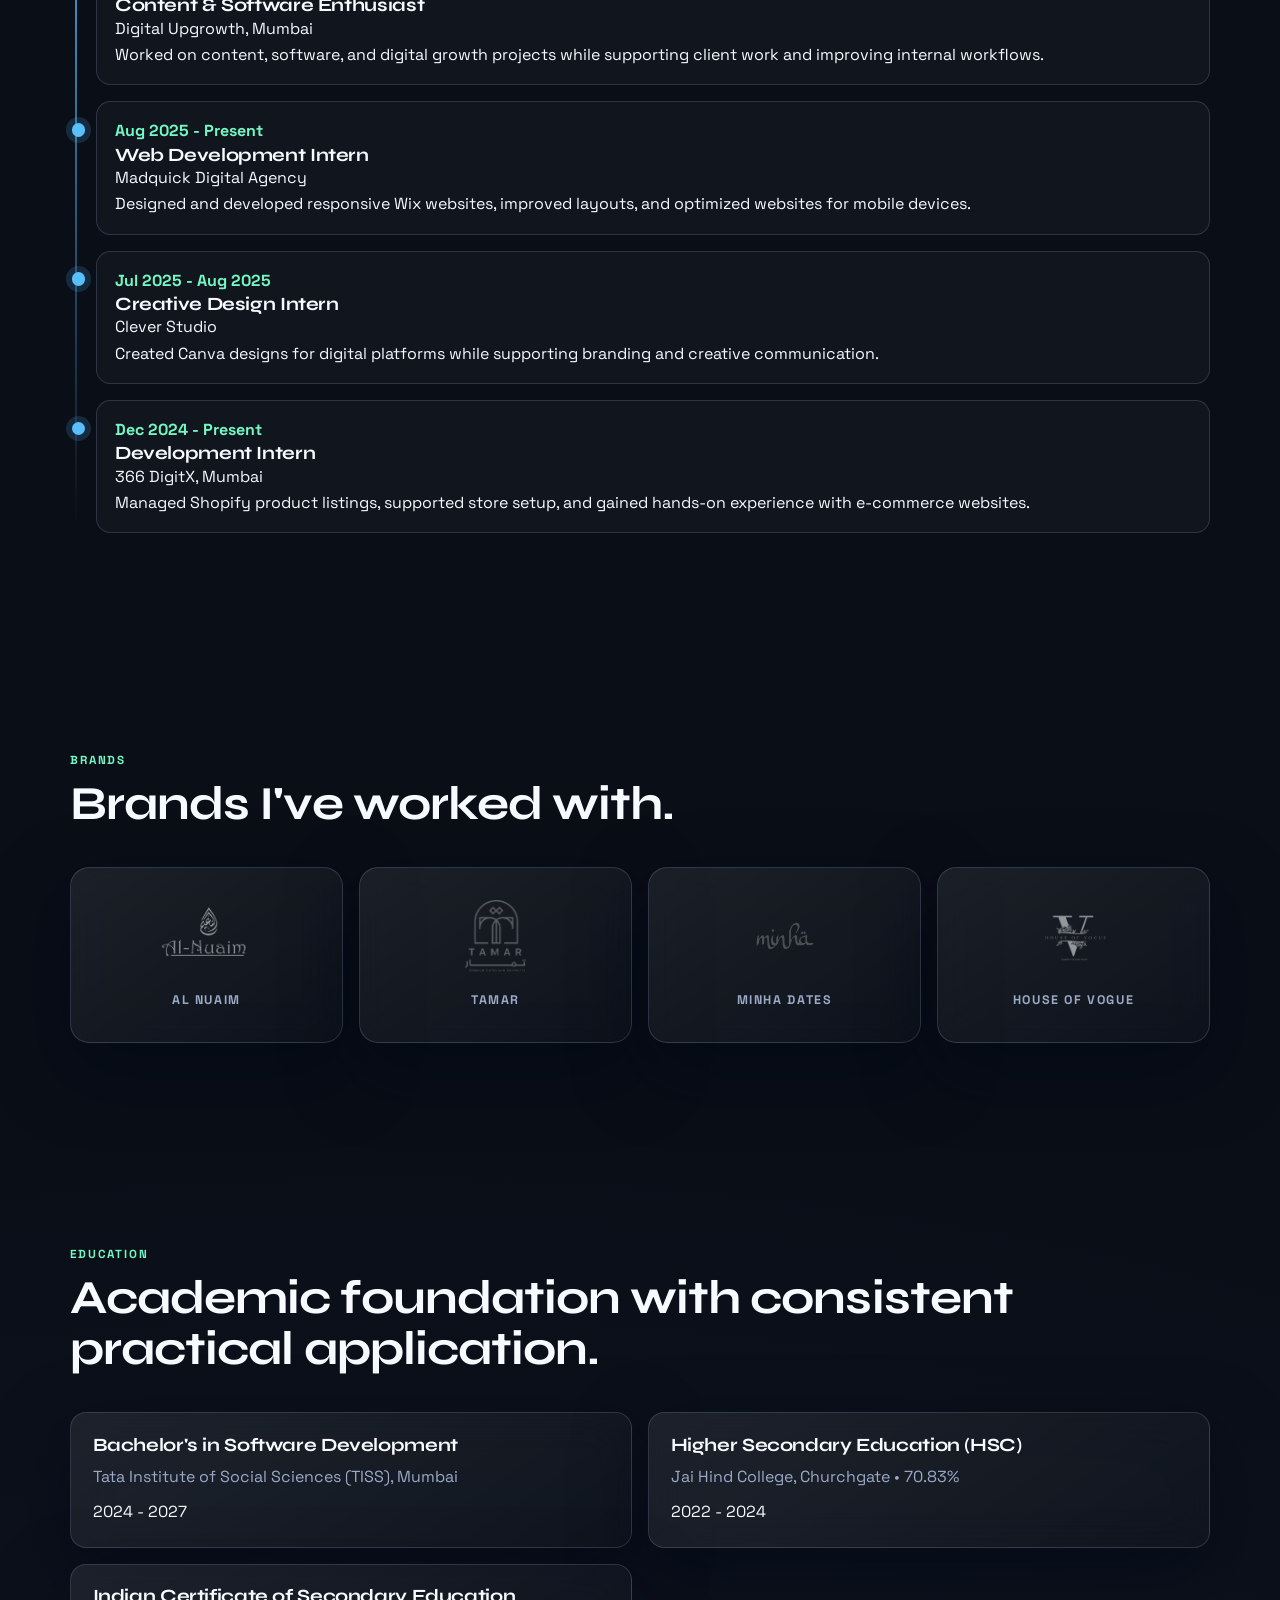
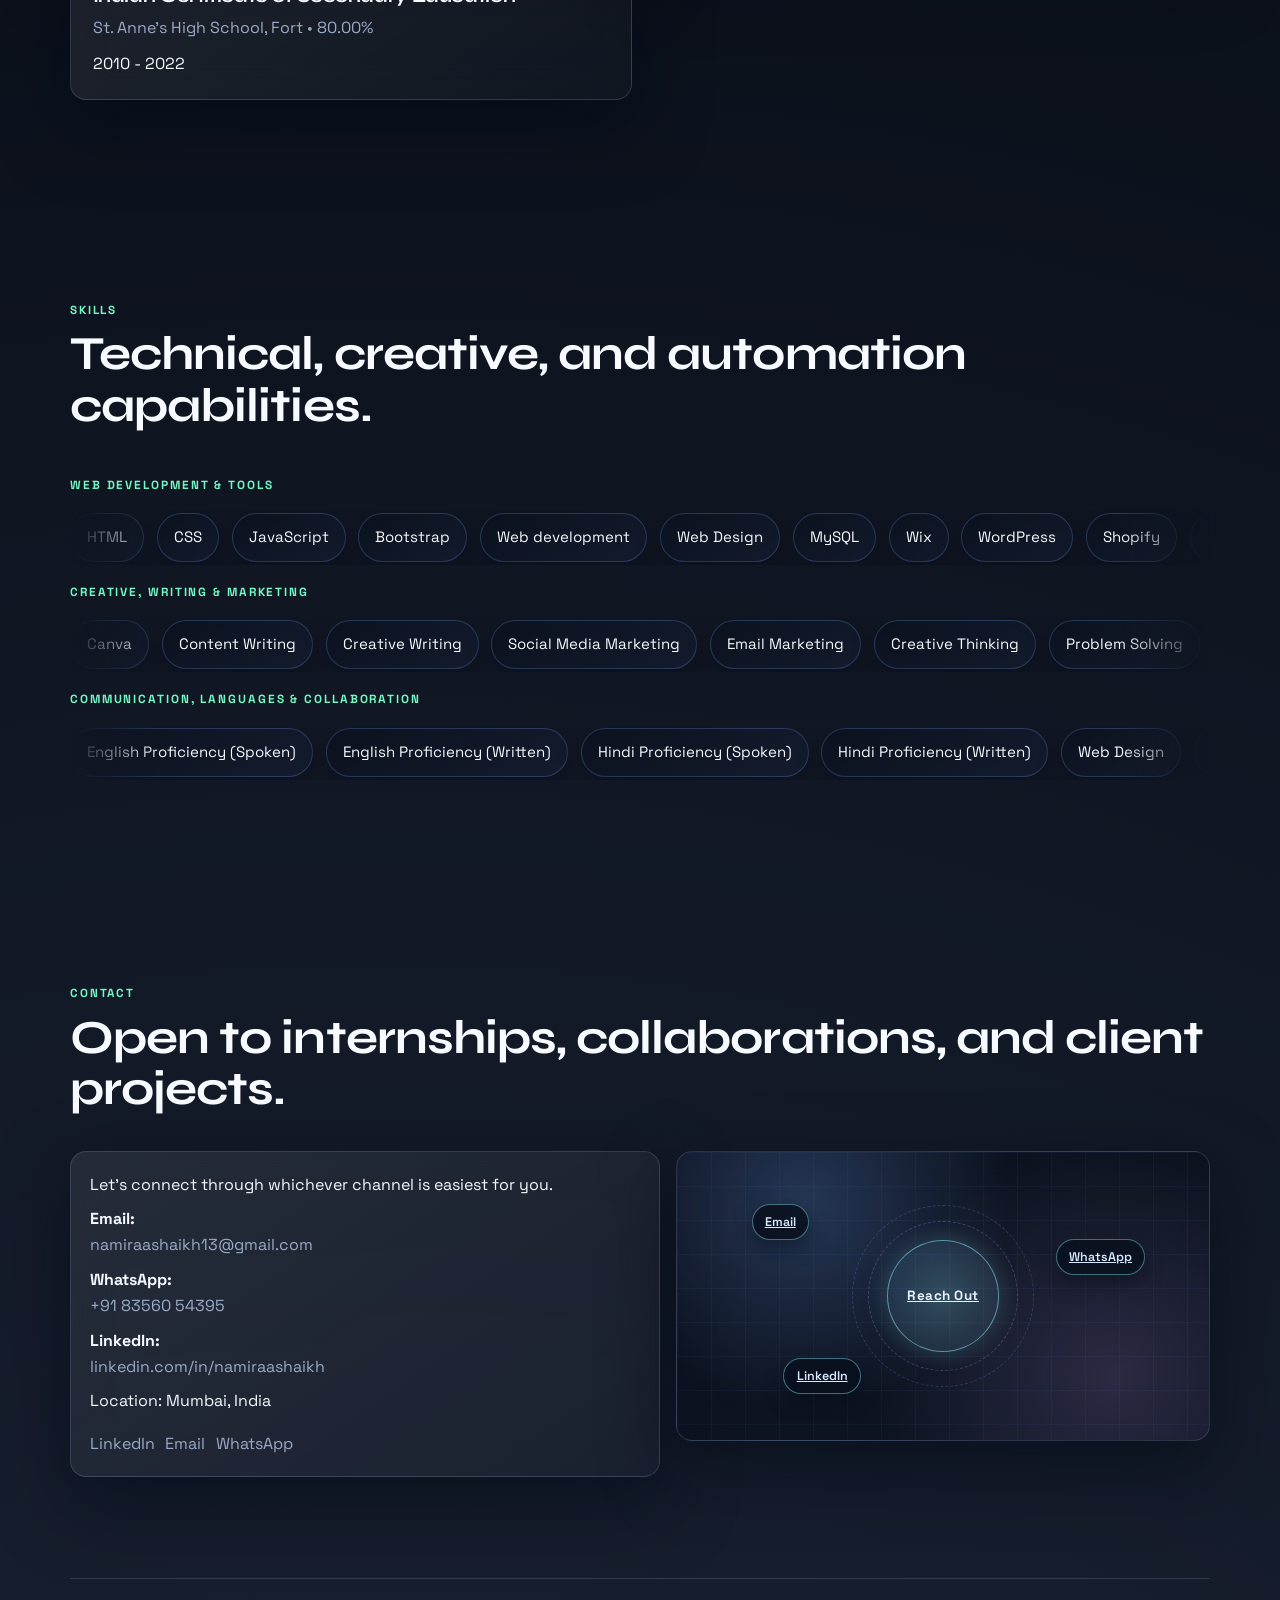
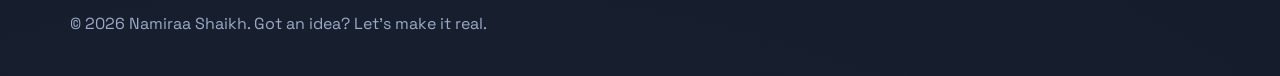
==== commit 82306256: "Remove resume download link from index.html Removed the download link for the resume from the sideba" ====
--- a/index.html
+++ b/index.html
@@ -423,12 +423,6 @@
         </a>
       </div>
 
-      <a class="btn btn-ghost resume-download"
-         href="./Document/NamiraaShaikh_Resume%20(1).pdf"
-         download>
-        Download Resume
-      </a>
-
     </aside>
 
     <div class="contact-graphic reveal glass">
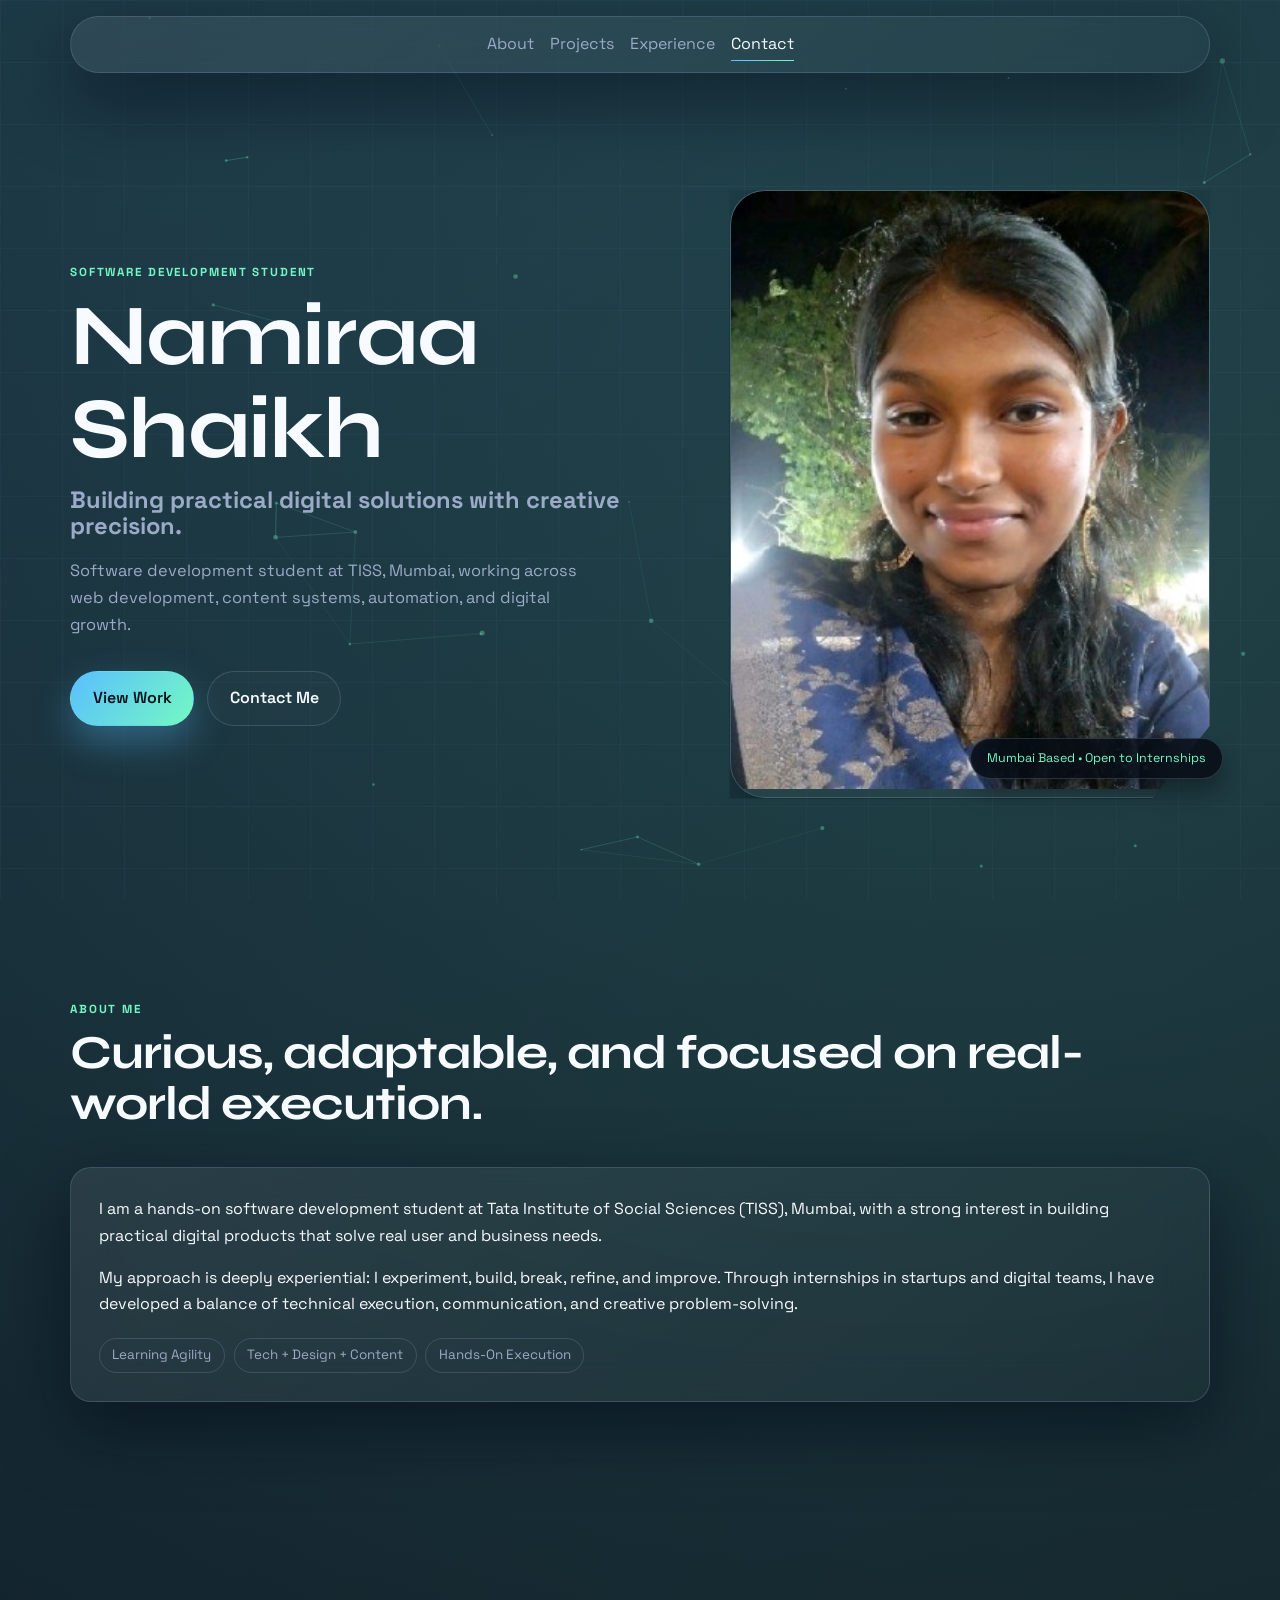
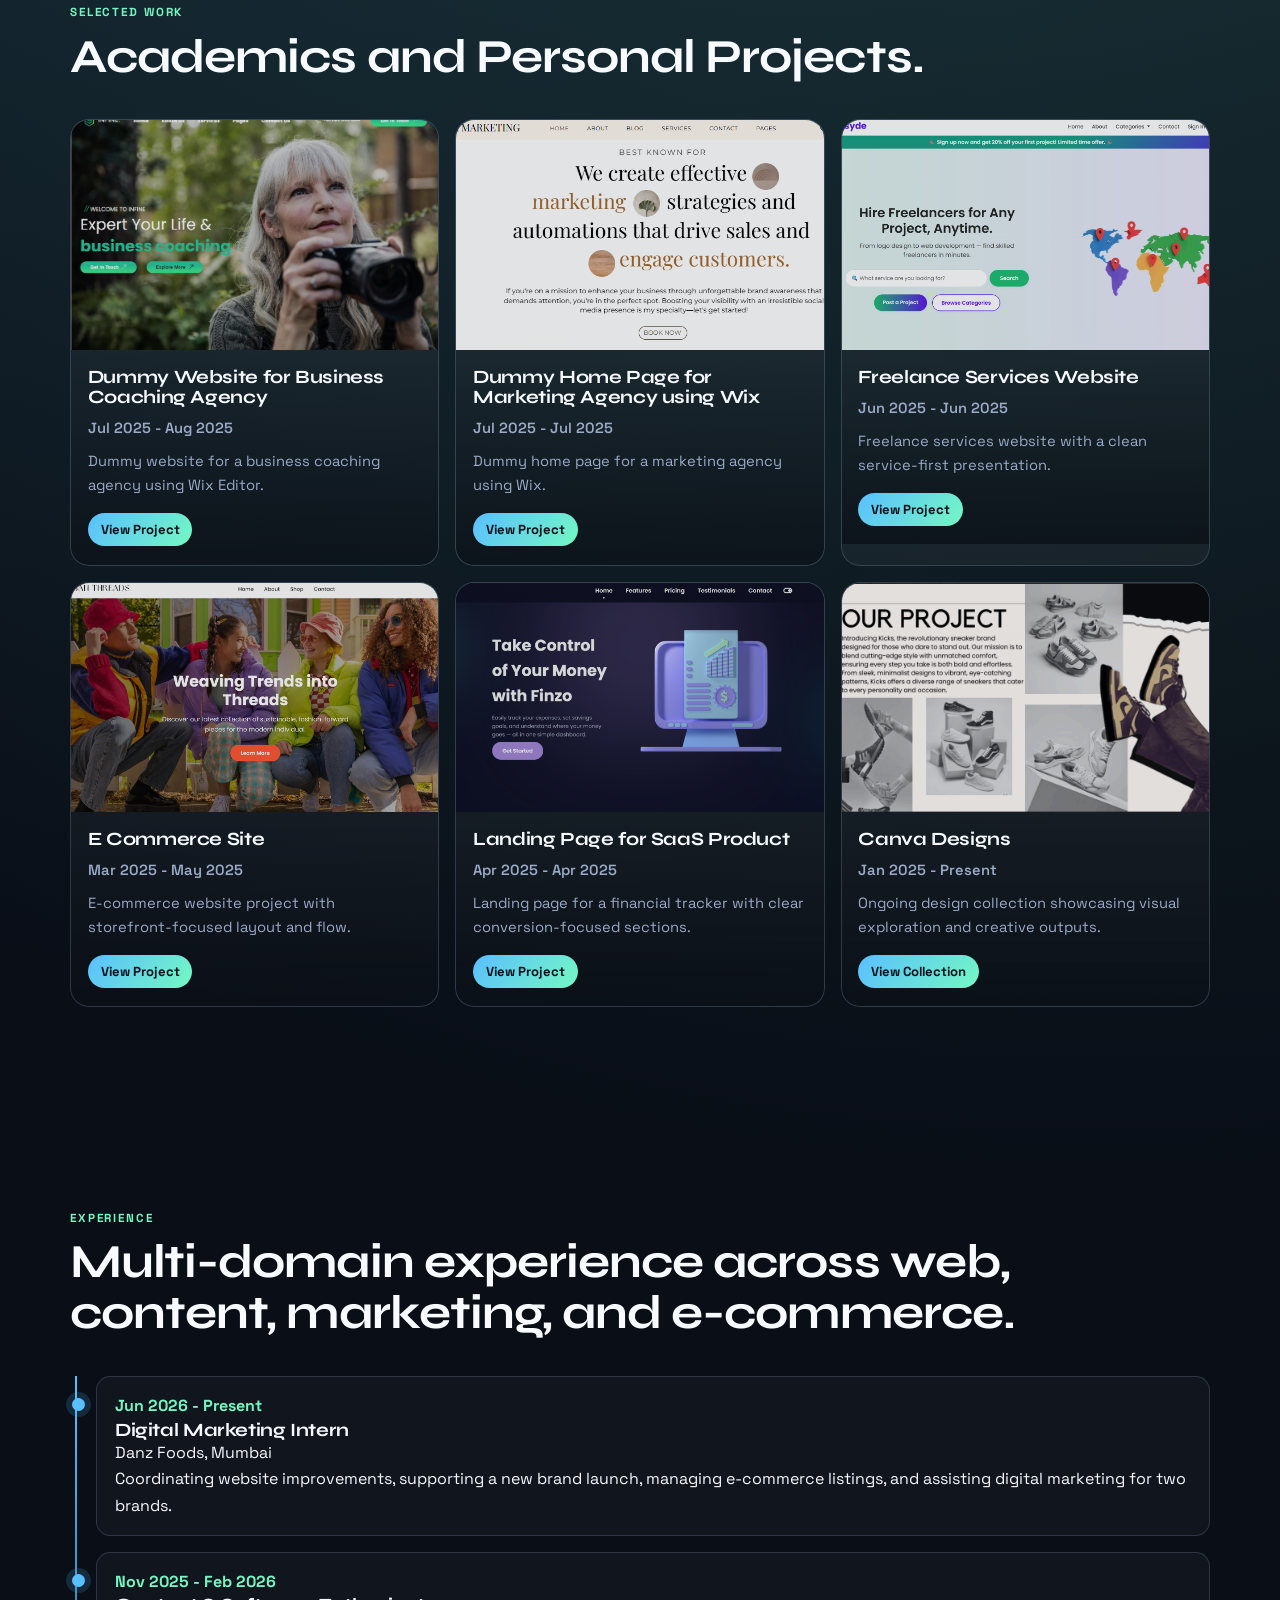
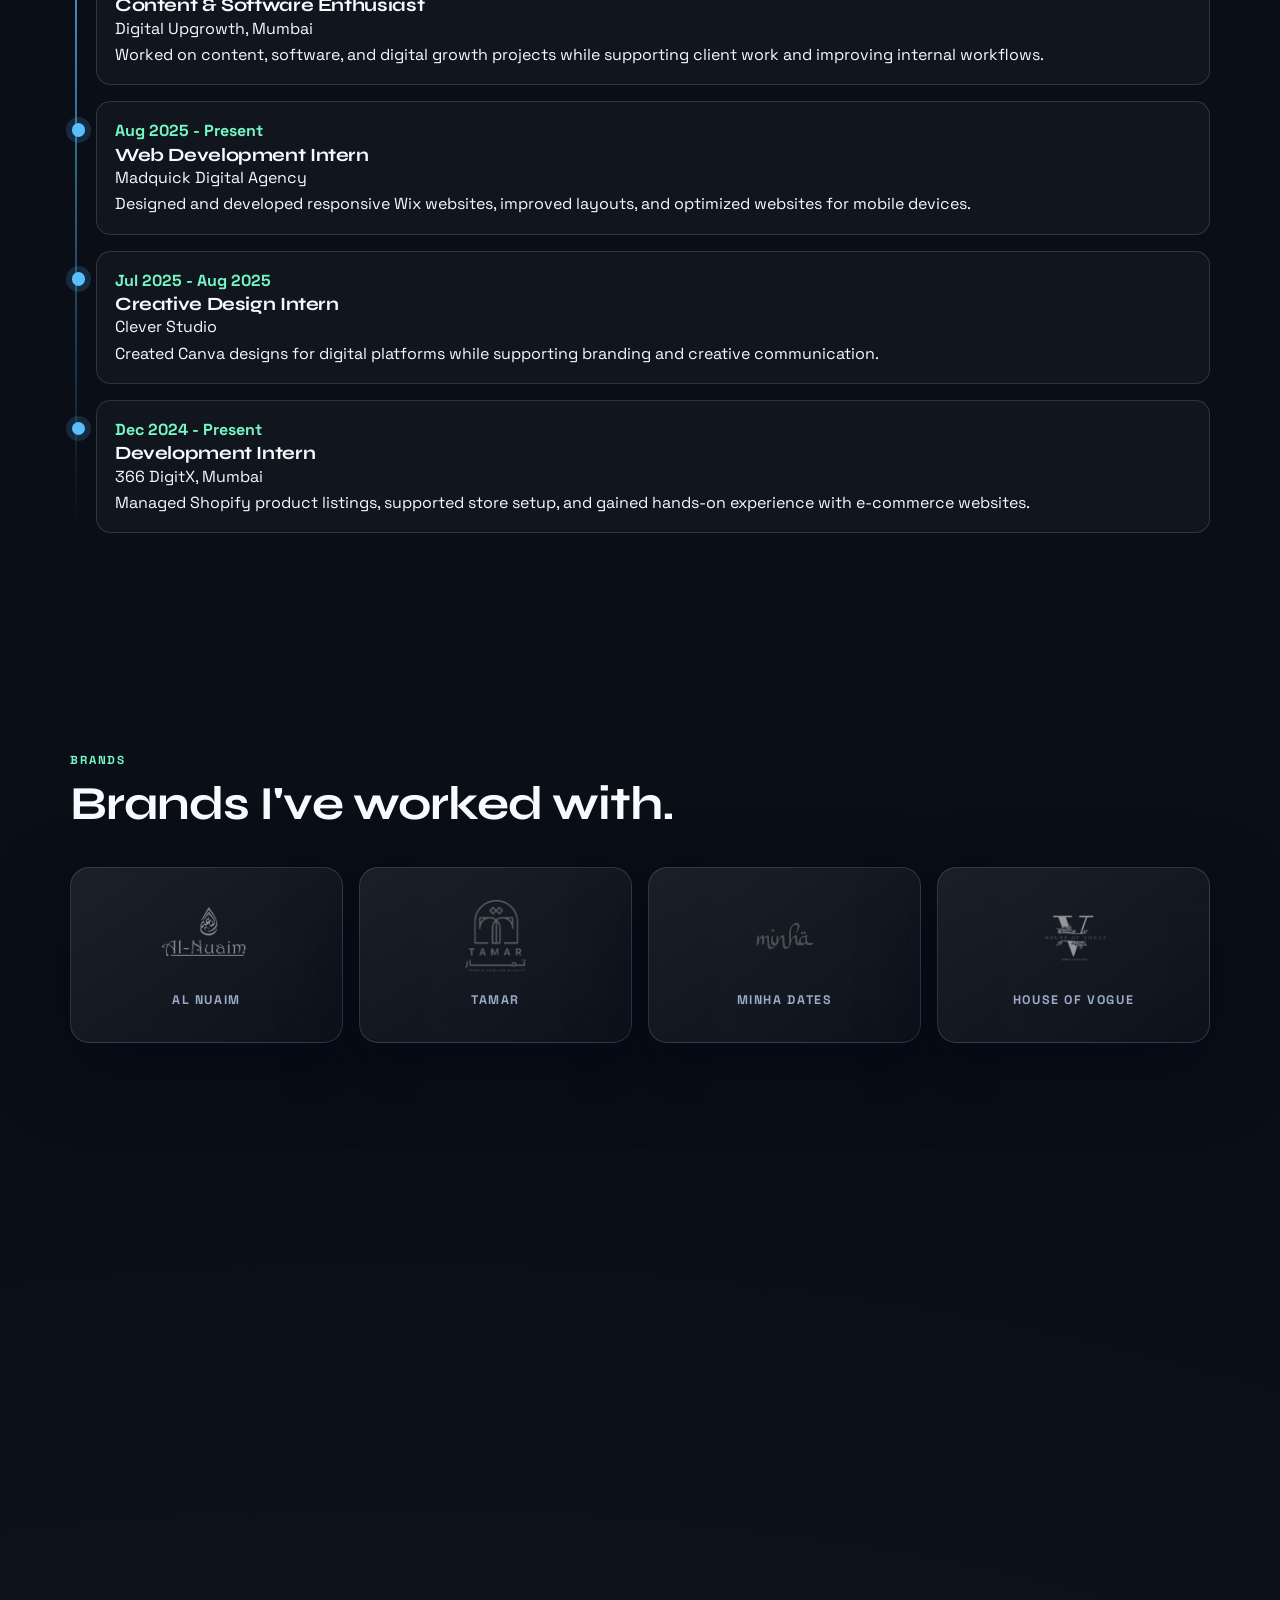
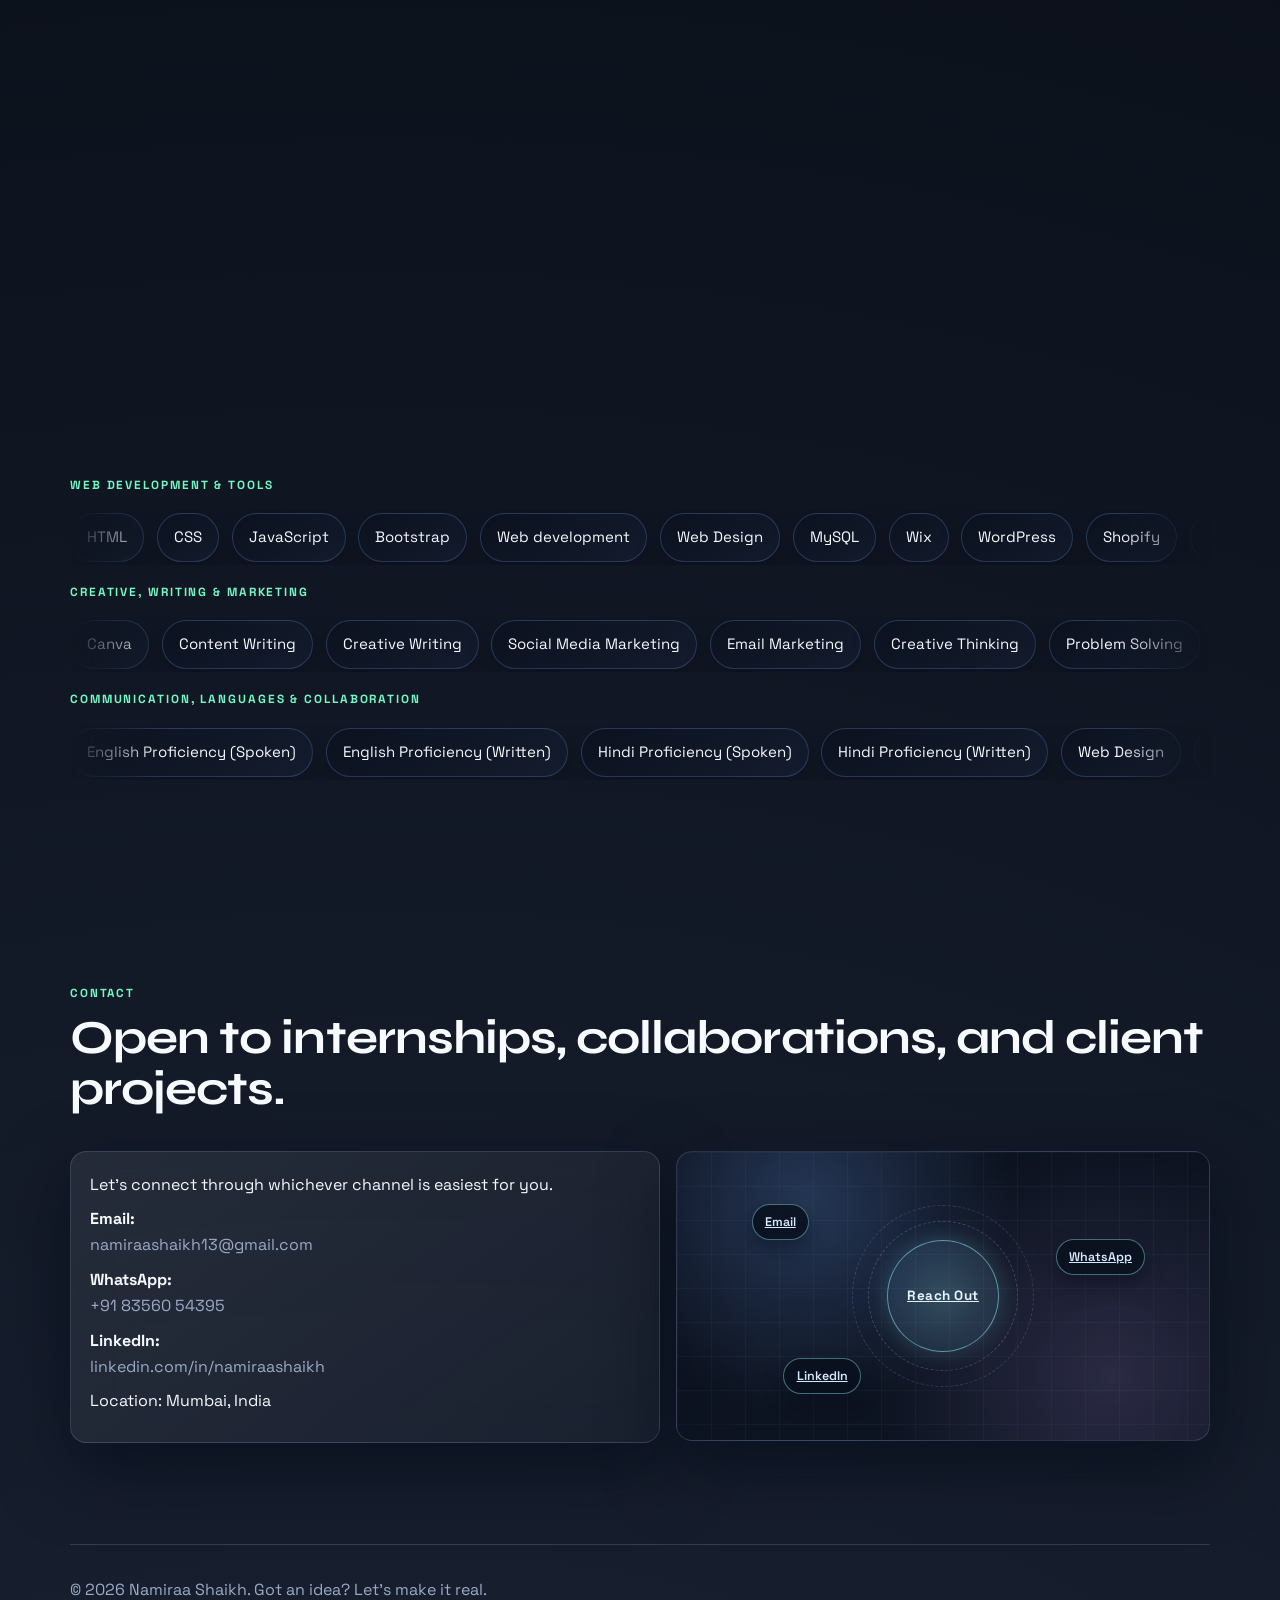
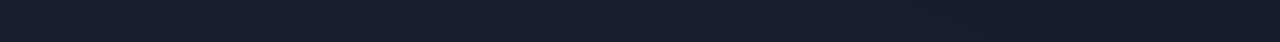
==== commit 64ea6ee4: "Remove social media links from index.html Removed social media links from the contact section." ====
--- a/index.html
+++ b/index.html
@@ -405,24 +405,6 @@
 
       <p>Location: Mumbai, India</p>
 
-      <div class="socials">
-        <a href="https://www.linkedin.com/in/namiraashaikh"
-           target="_blank"
-           rel="noopener noreferrer">
-          LinkedIn
-        </a>
-
-        <a href="mailto:namiraashaikh13@gmail.com">
-          Email
-        </a>
-
-        <a href="https://wa.me/918356054395"
-           target="_blank"
-           rel="noopener noreferrer">
-          WhatsApp
-        </a>
-      </div>
-
     </aside>
 
     <div class="contact-graphic reveal glass">
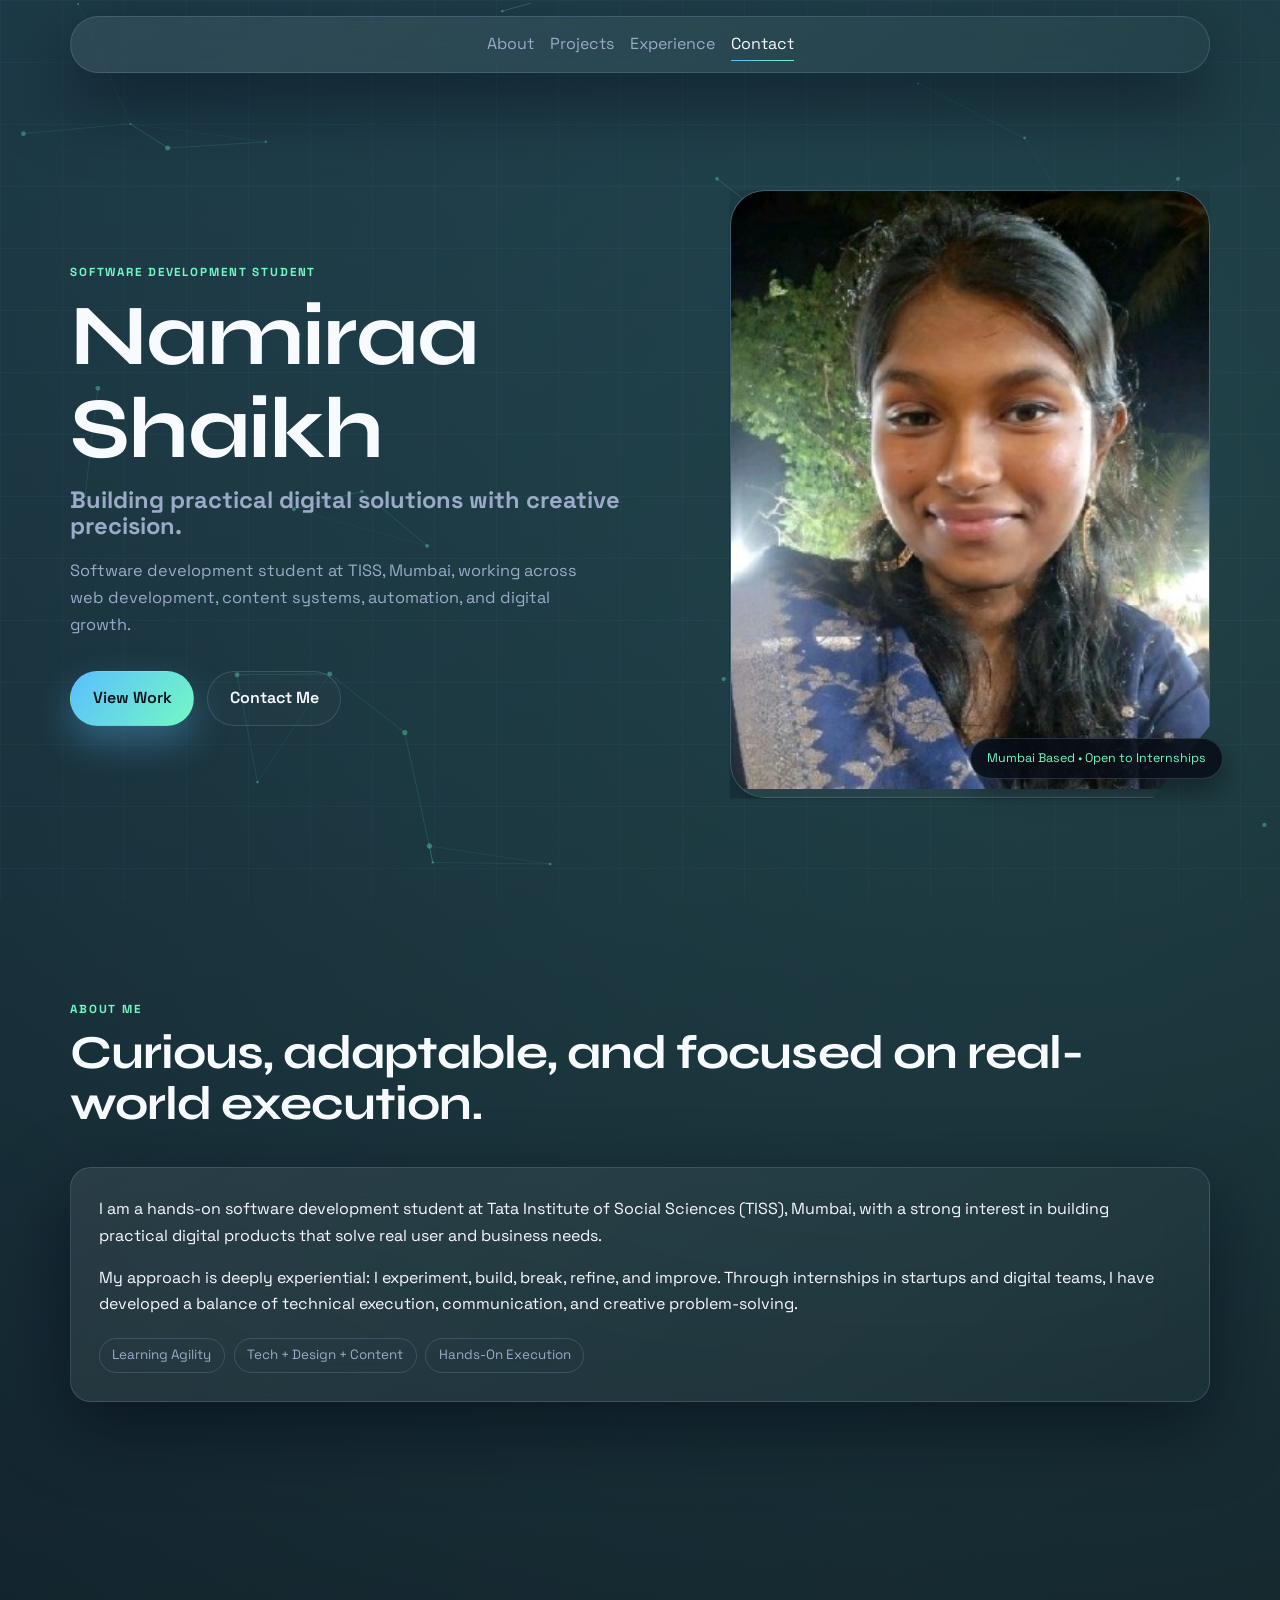
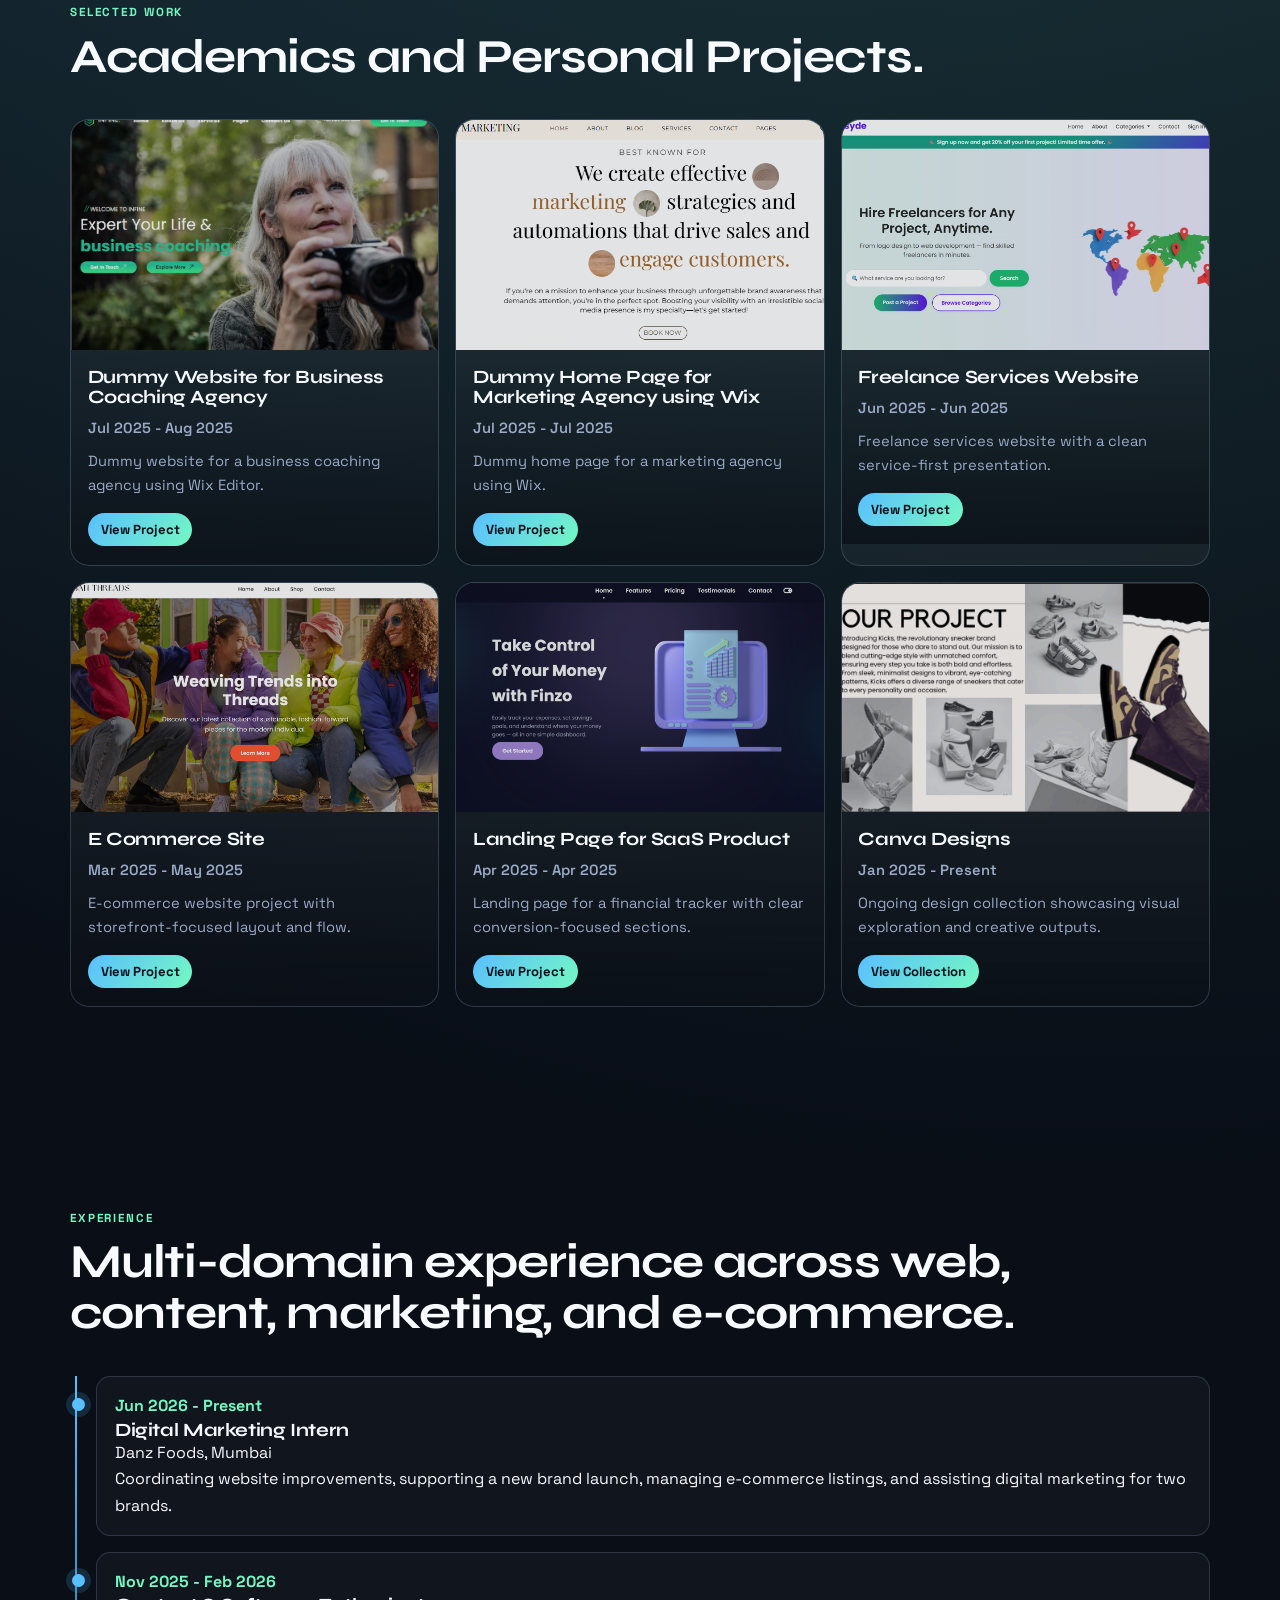
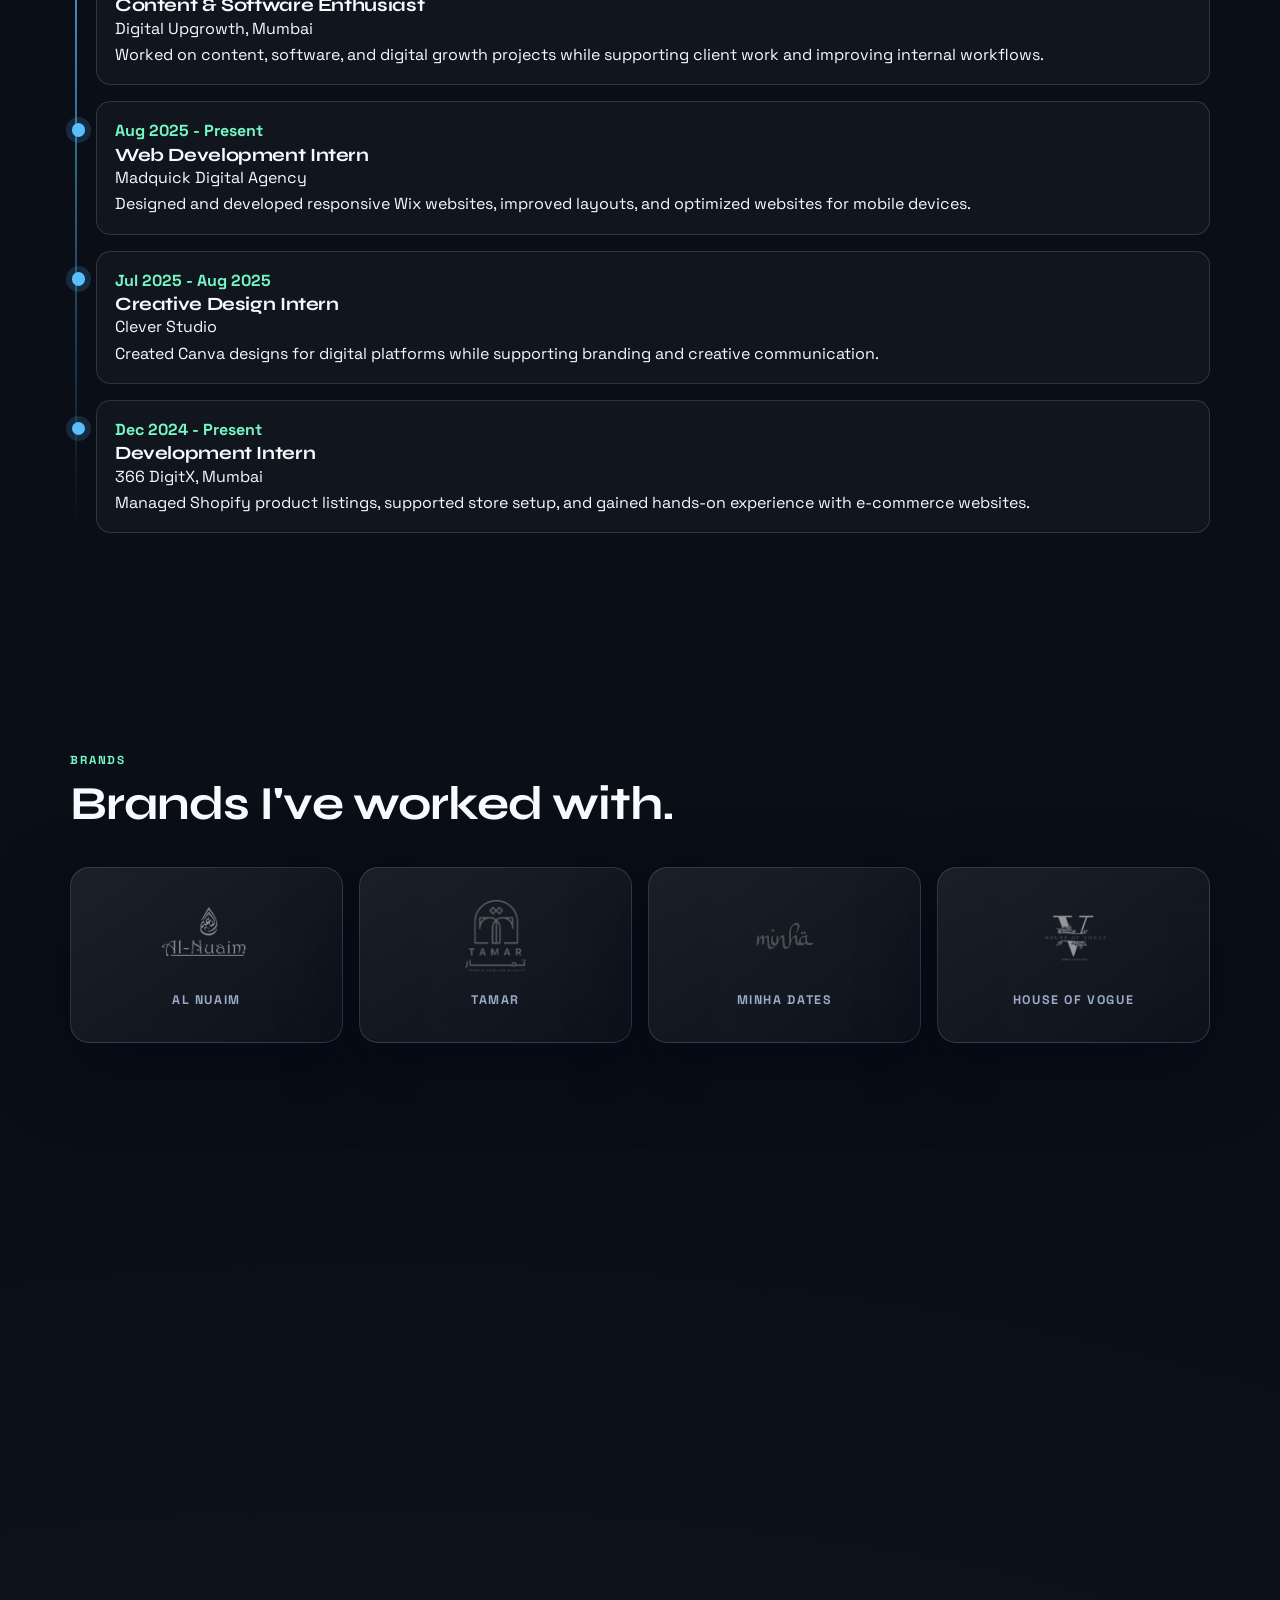
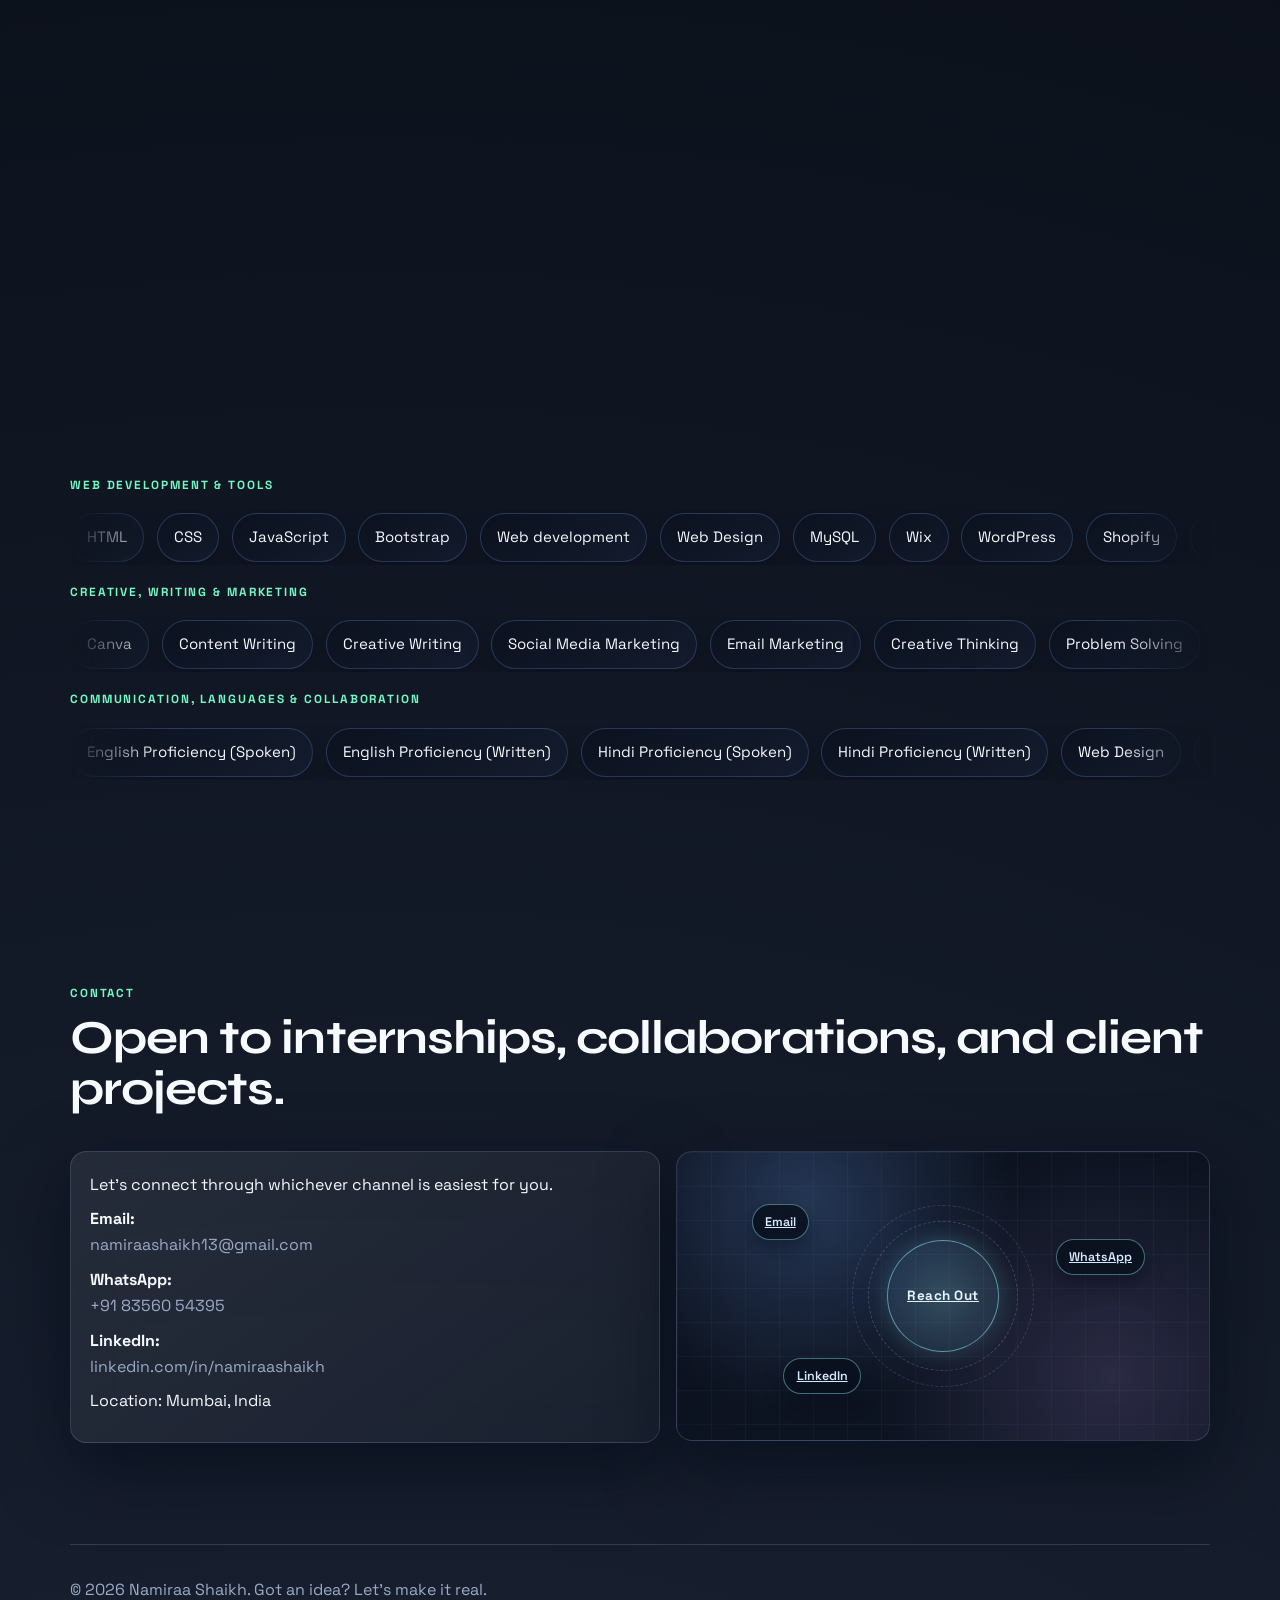
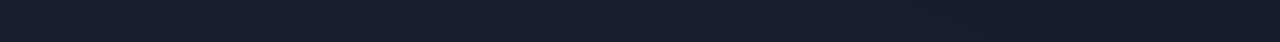
==== commit 13acba37: "Update education title to include 'ICSE'" ====
--- a/index.html
+++ b/index.html
@@ -301,7 +301,7 @@
             <span>2022 - 2024</span>
           </article>
           <article class="edu-card glass reveal">
-            <h3>Indian Certificate of Secondary Education</h3>
+            <h3>Indian Certificate of Secondary Education (ICSE)</h3>
             <p>St. Anne's High School, Fort • 80.00%</p>
             <span>2010 - 2022</span>
           </article>
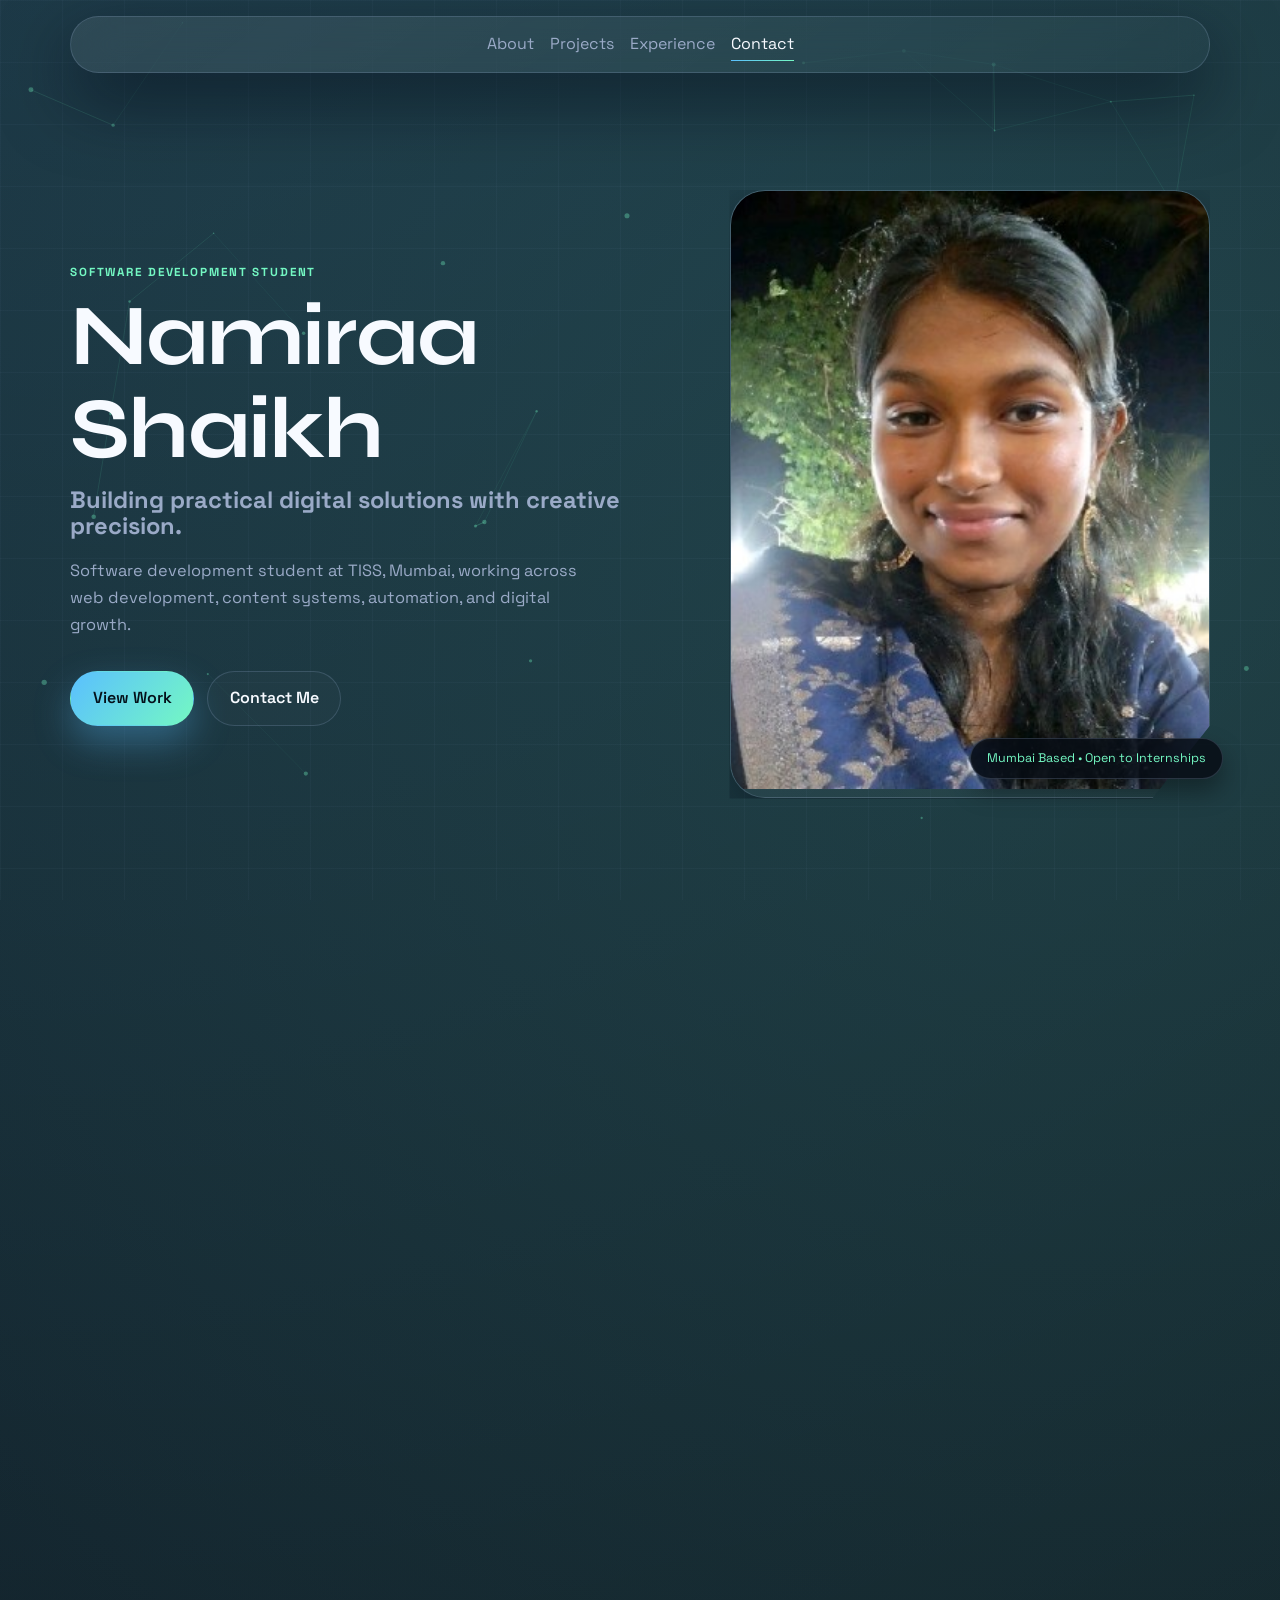
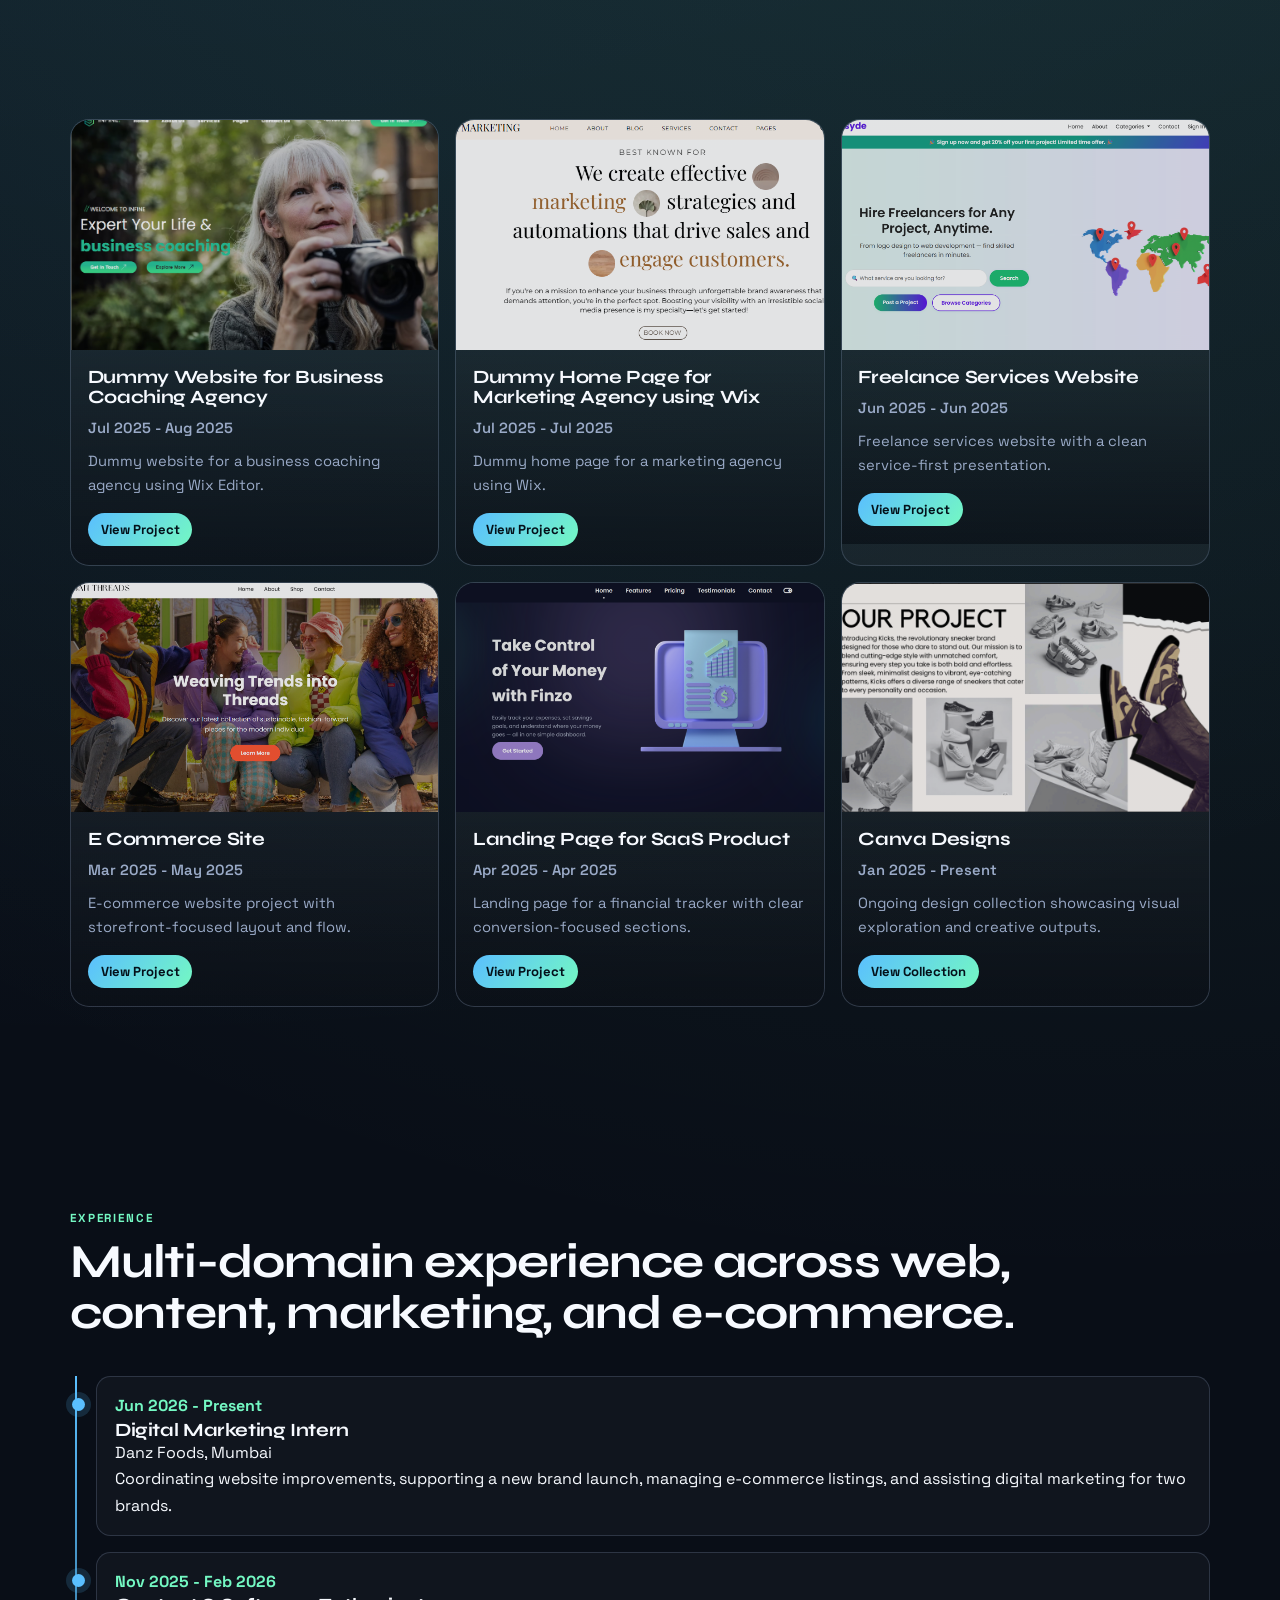
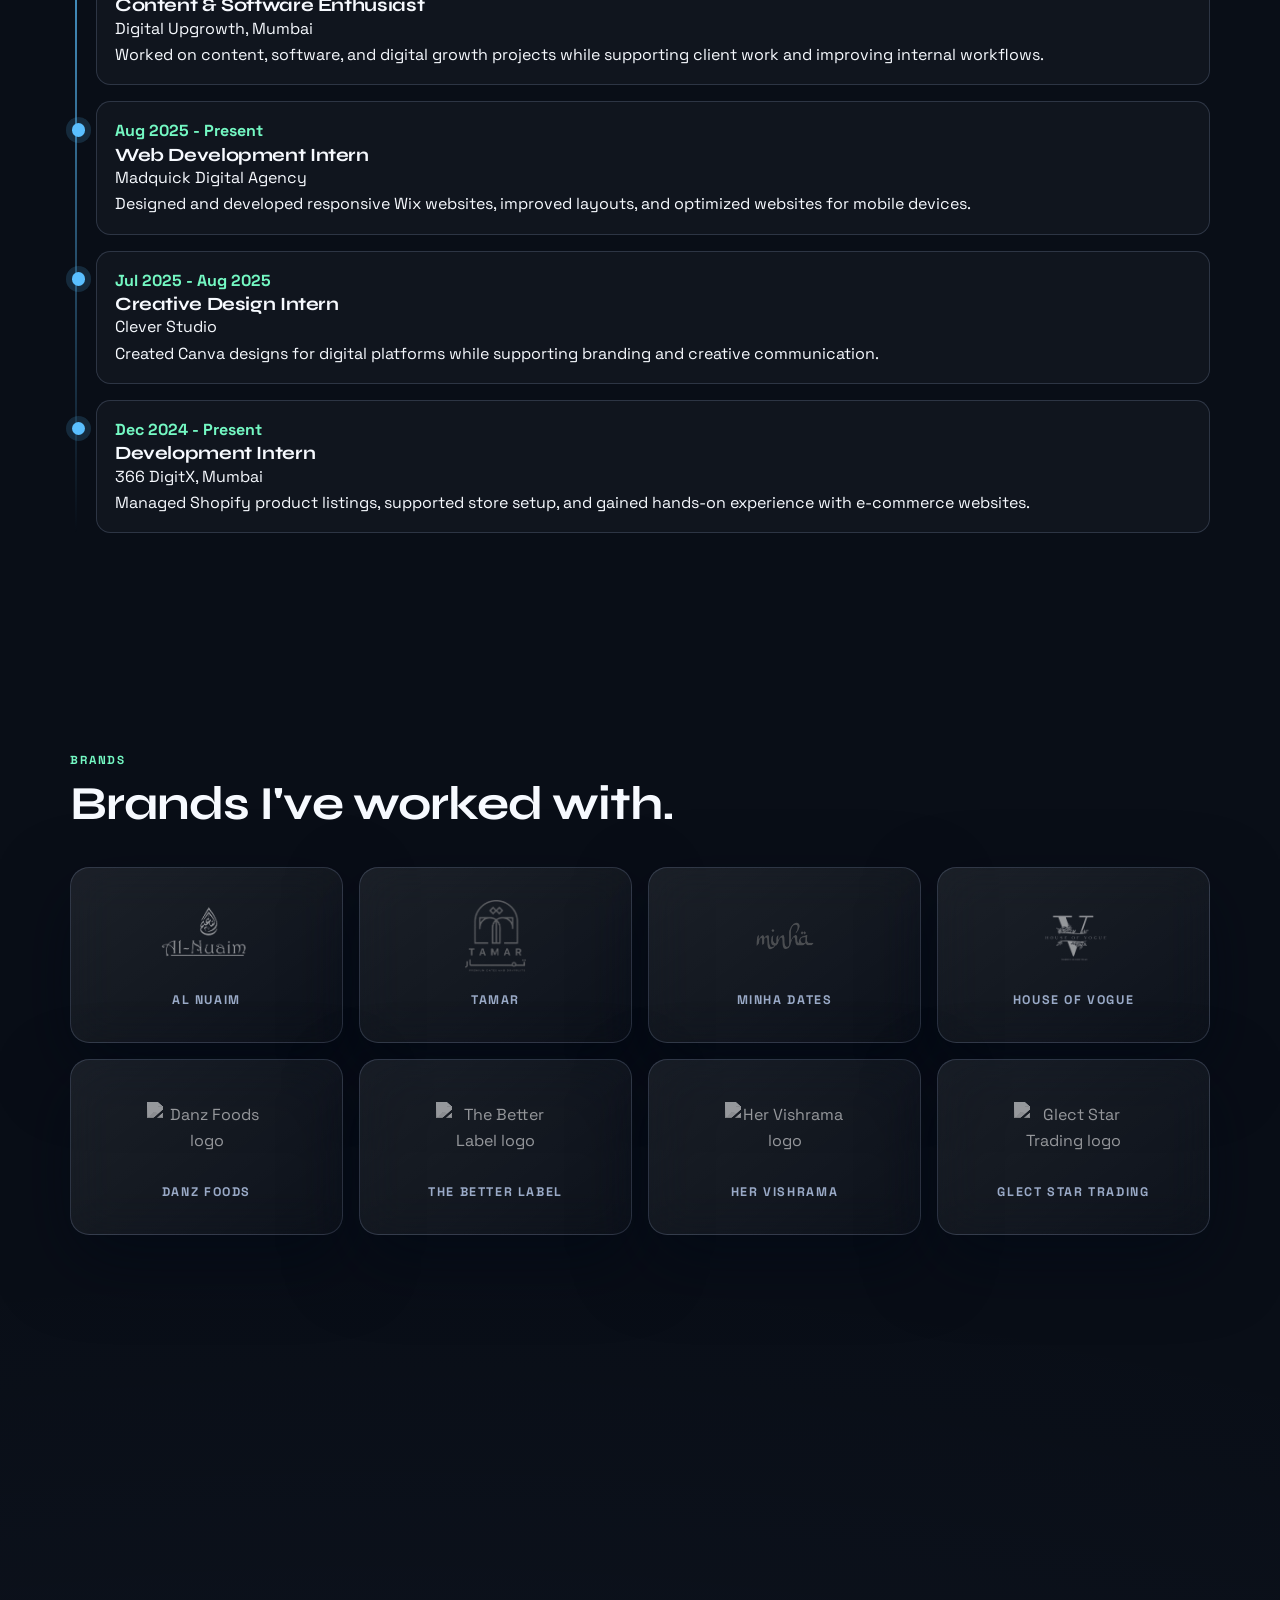
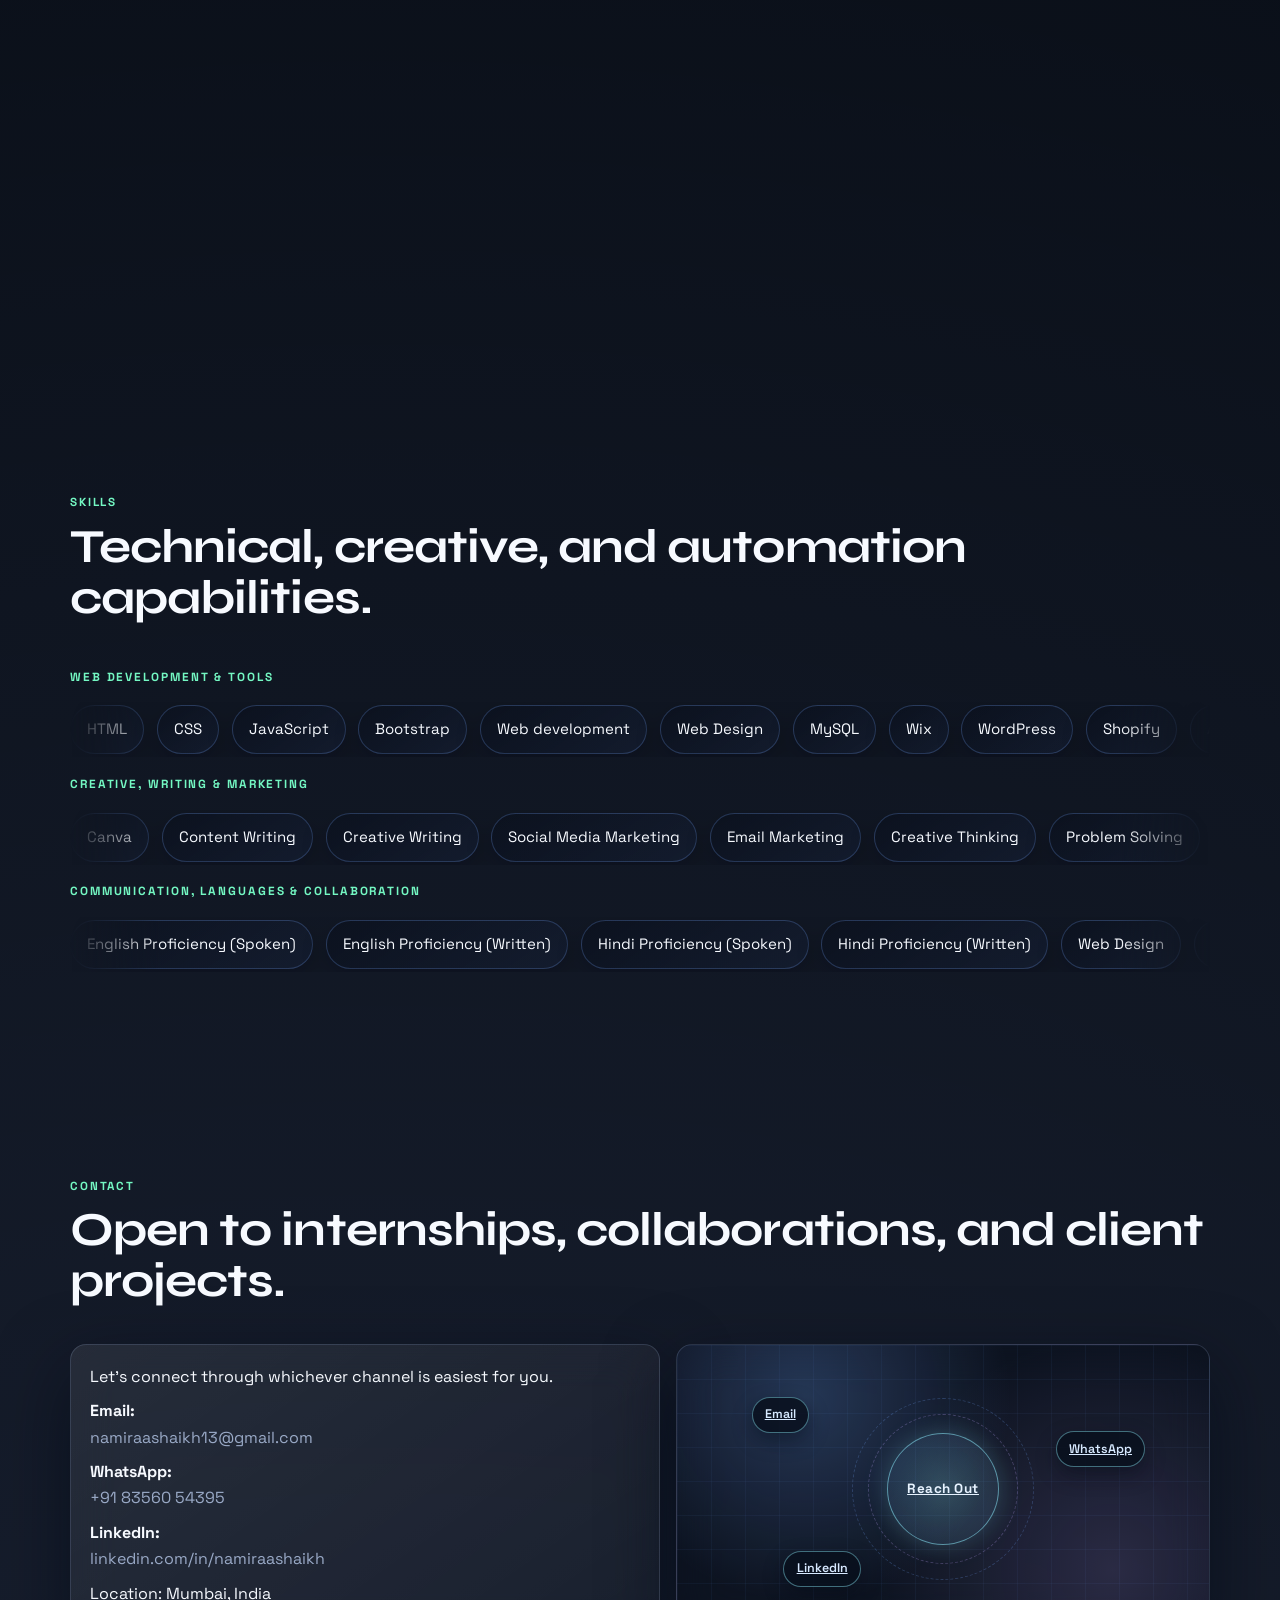
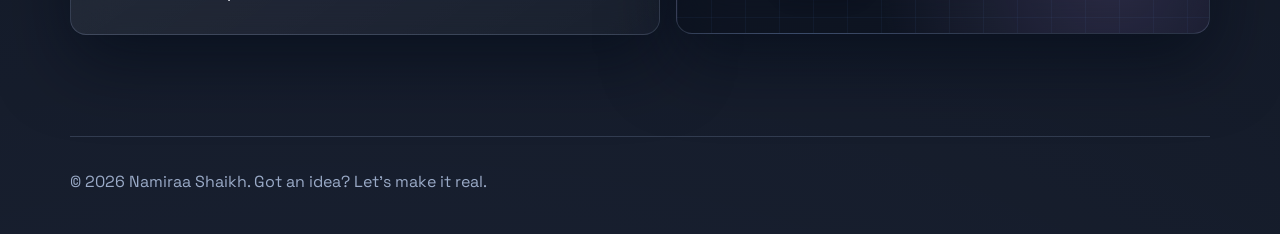
==== commit 83a66566: "Add 4 new brands to portfolio: Danz Foods, The Better Label, Her Vishrama, and Glect Star Trading" ====
--- a/index.html
+++ b/index.html
@@ -276,6 +276,34 @@
         <img src="./image/brand-house-of-vogue.png" alt="House of Vogue logo" loading="lazy" />
       </div>
       <span class="brand-name">House of Vogue</span>
+    </div>
+
+    <div class="brand-card glass reveal" style="--reveal-delay: 320ms">
+      <div class="brand-logo-wrap">
+        <img src="./image/brand-danz-foods.png" alt="Danz Foods logo" loading="lazy" />
+      </div>
+      <span class="brand-name">Danz Foods</span>
+    </div>
+
+    <div class="brand-card glass reveal" style="--reveal-delay: 400ms">
+      <div class="brand-logo-wrap">
+        <img src="./image/brand-the-better-label.png" alt="The Better Label logo" loading="lazy" />
+      </div>
+      <span class="brand-name">The Better Label</span>
+    </div>
+
+    <div class="brand-card glass reveal" style="--reveal-delay: 480ms">
+      <div class="brand-logo-wrap">
+        <img src="./image/brand-her-vishrama.png" alt="Her Vishrama logo" loading="lazy" />
+      </div>
+      <span class="brand-name">Her Vishrama</span>
+    </div>
+
+    <div class="brand-card glass reveal" style="--reveal-delay: 560ms">
+      <div class="brand-logo-wrap">
+        <img src="./image/brand-glect-star-trading.png" alt="Glect Star Trading logo" loading="lazy" />
+      </div>
+      <span class="brand-name">Glect Star Trading</span>
     </div>
 
   </div>
